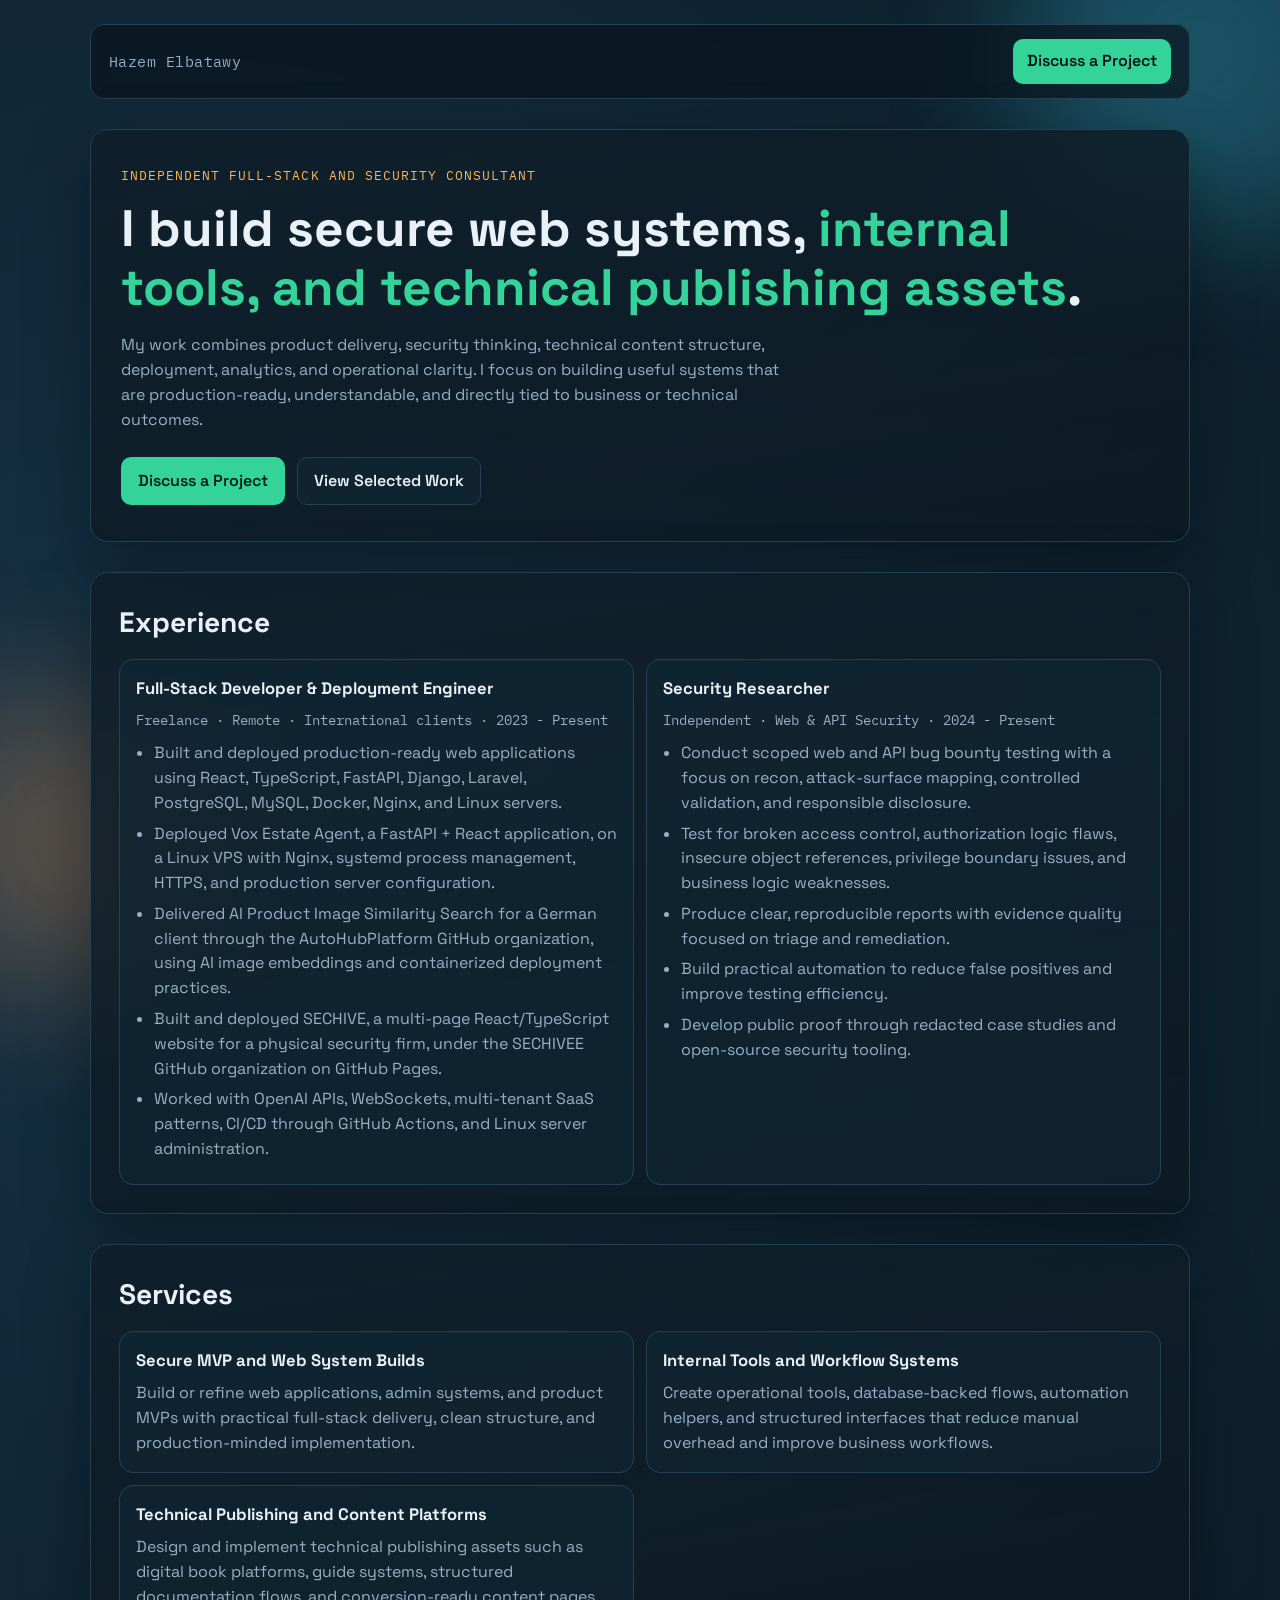
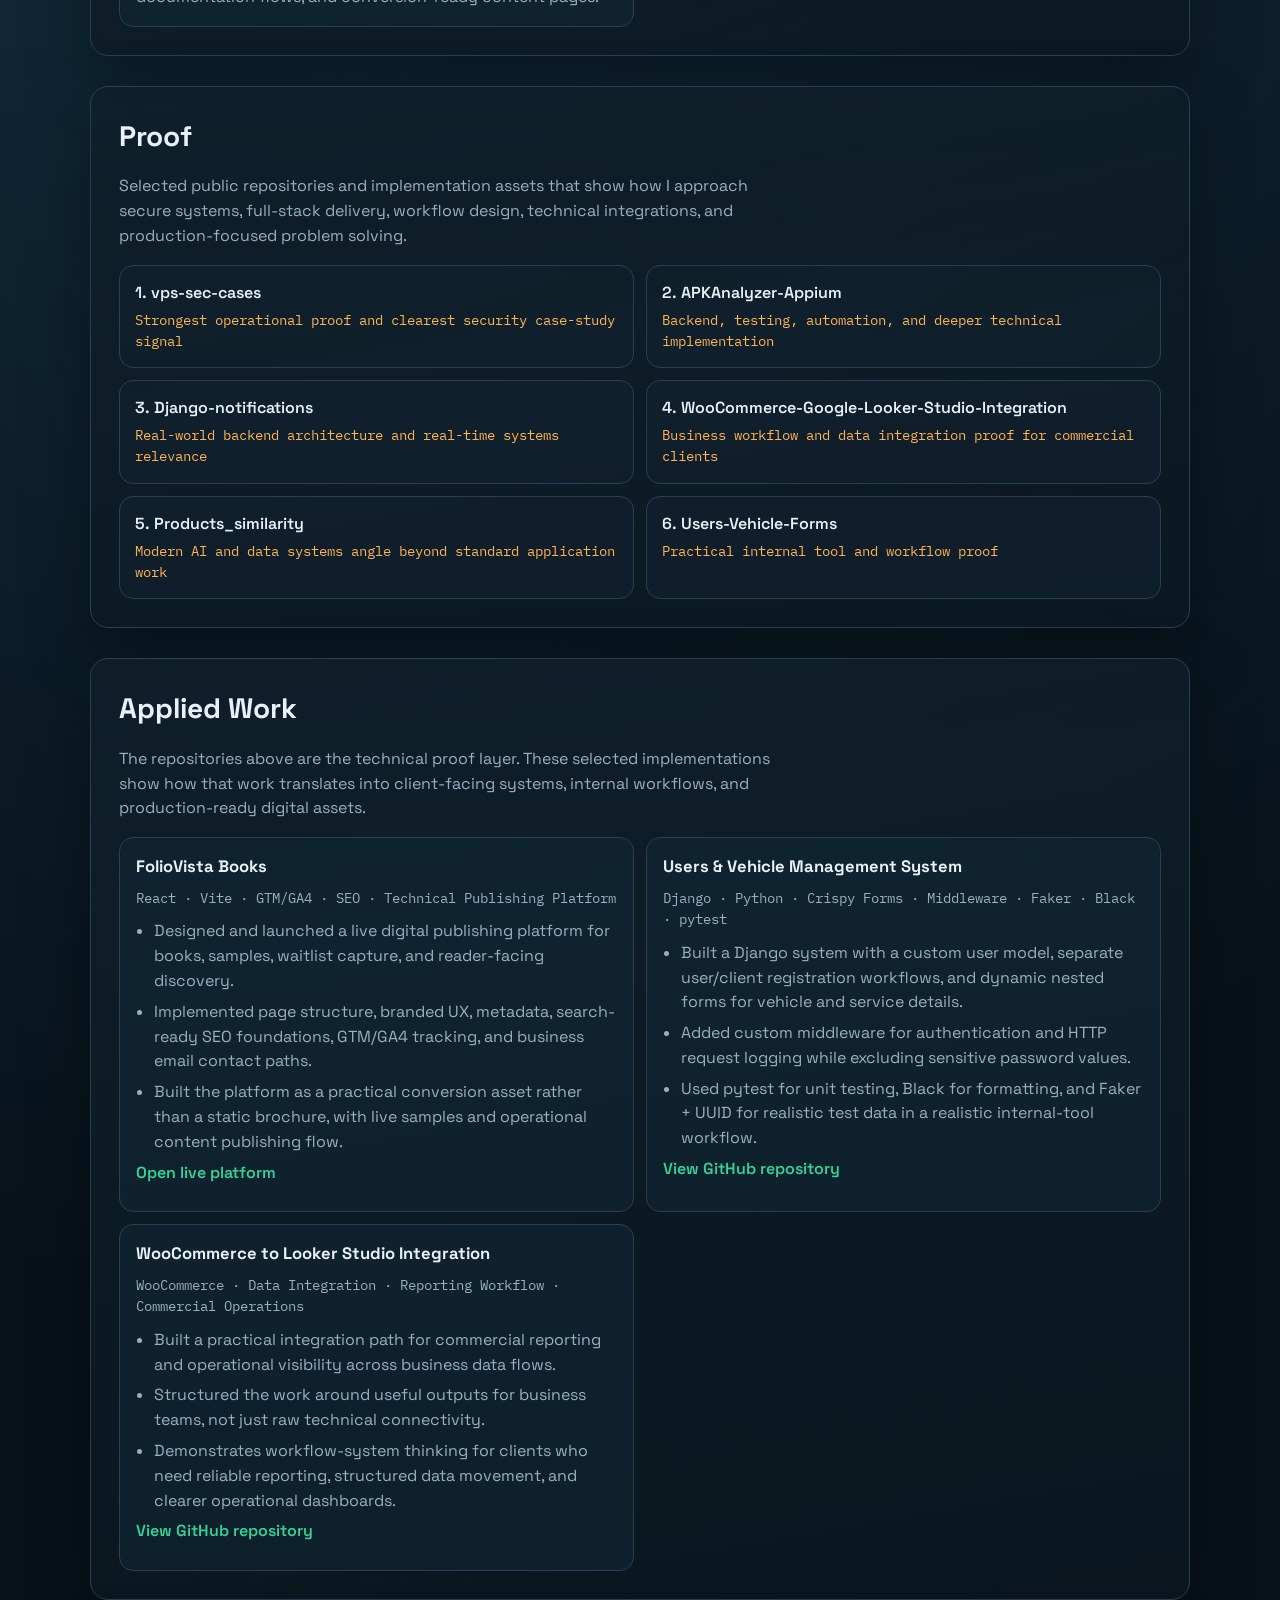
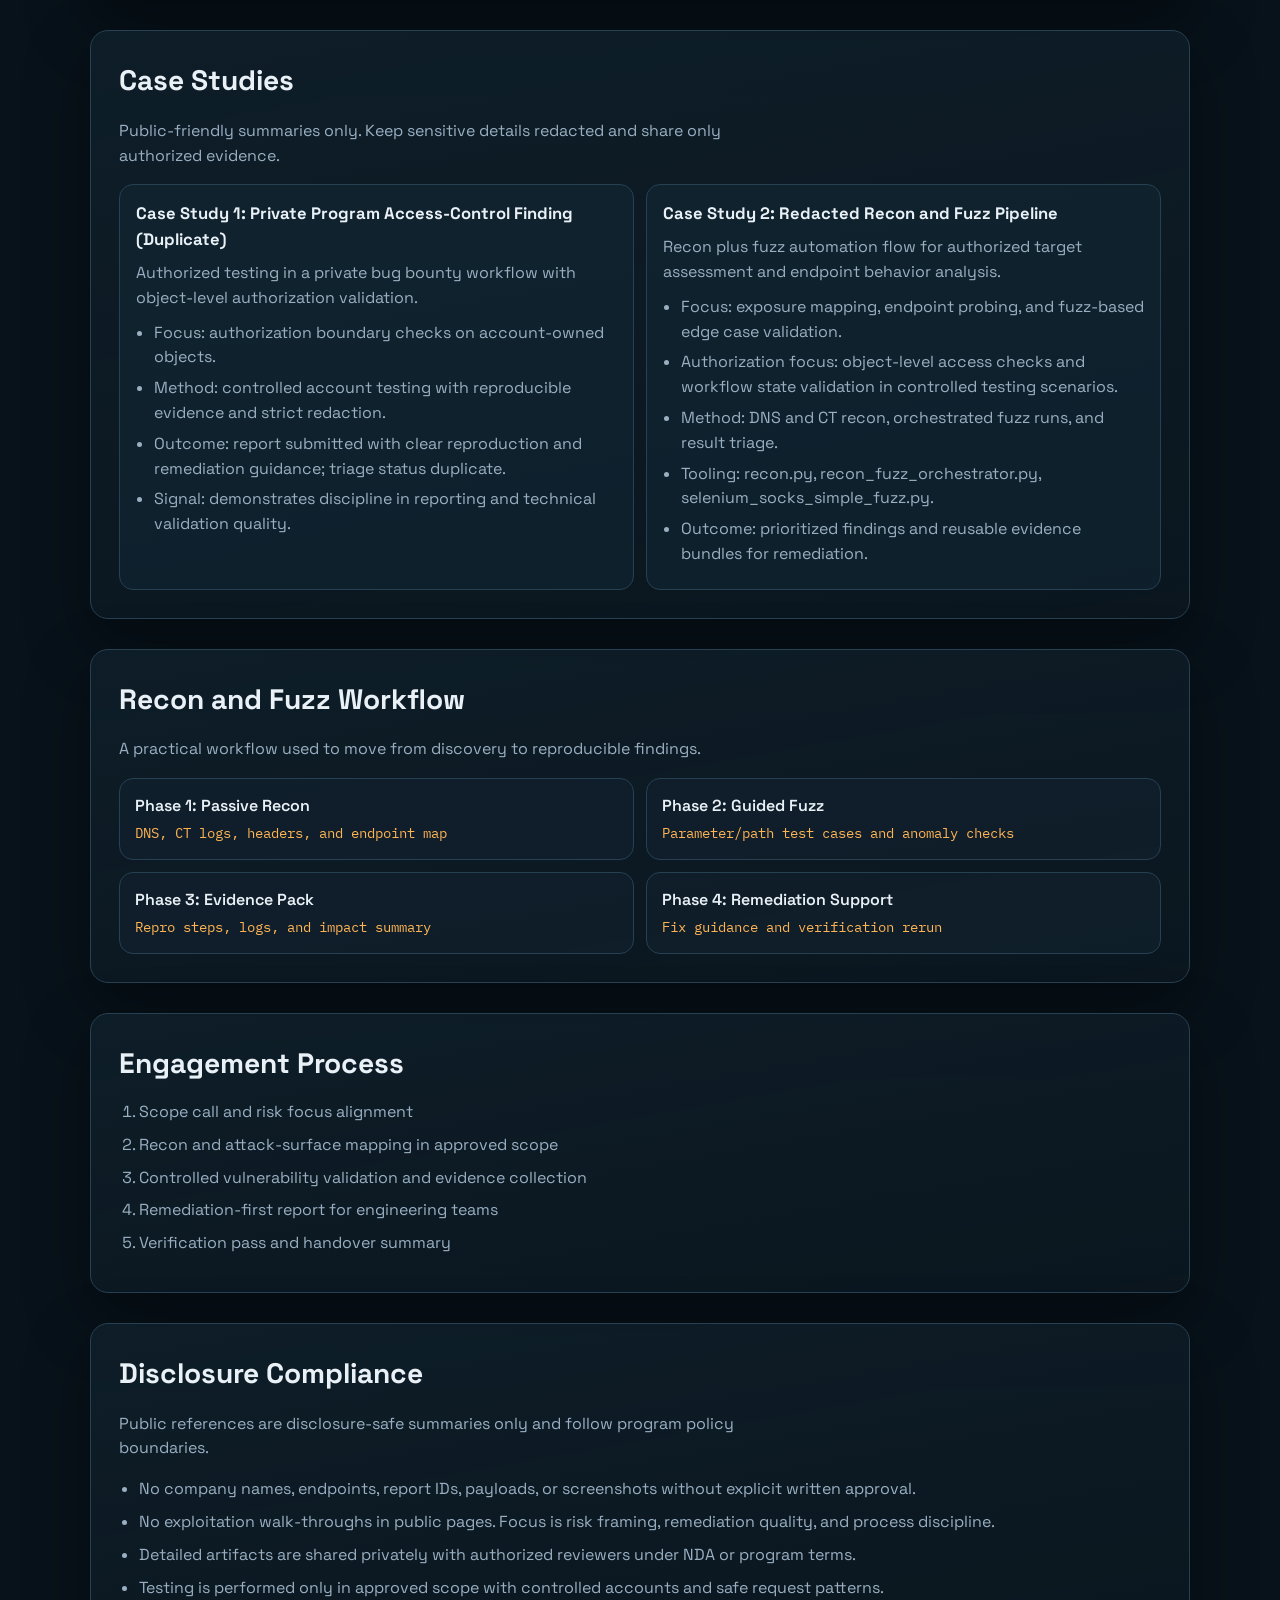
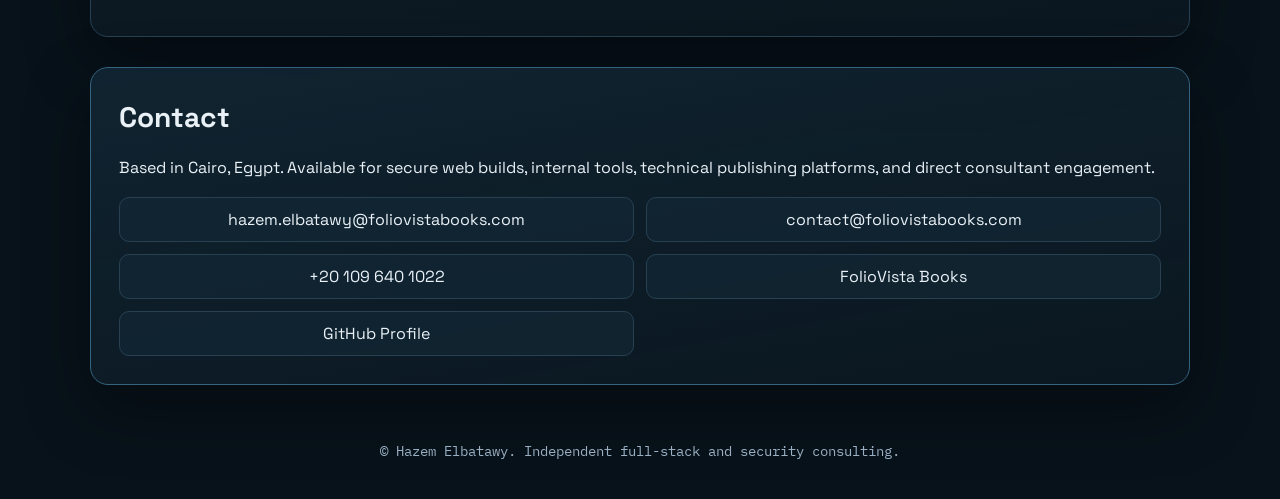
==== github_pages_boilerplate/index.html @ 1d1b1b41 "Enhanced portifolio for independent consultant and digital books generating contents" ====
<!doctype html>
<html lang="en">
  <head>
    <meta charset="UTF-8" />
    <meta name="viewport" content="width=device-width, initial-scale=1.0" />
    <title>Hazem Elbatawy | Independent Full-Stack and Security Consultant</title>
    <meta
      name="description"
      content="Independent full-stack and security consultant in Cairo, Egypt, building secure web systems, internal tools, technical publishing assets, and structured digital products."
    />
    <meta name="author" content="Hazem Elbatawy" />
    <meta name="robots" content="index,follow,max-image-preview:large" />
    <link rel="canonical" href="https://zoma00.github.io/hazem-elbatawy-portfolio/" />
    <meta property="og:type" content="website" />
    <meta property="og:title" content="Hazem Elbatawy | Independent Full-Stack and Security Consultant" />
    <meta
      property="og:description"
      content="Independent full-stack and security consultant building secure web systems, internal tools, technical publishing assets, and structured digital products."
    />
    <meta property="og:url" content="https://zoma00.github.io/hazem-elbatawy-portfolio/" />
    <meta property="og:image" content="https://zoma00.github.io/hazem-elbatawy-portfolio/social-preview.png" />
    <meta property="og:image:width" content="1200" />
    <meta property="og:image:height" content="630" />
    <meta property="og:image:alt" content="Hazem Elbatawy portfolio social preview" />
    <meta name="twitter:card" content="summary_large_image" />
    <meta name="twitter:title" content="Hazem Elbatawy | Independent Full-Stack and Security Consultant" />
    <meta
      name="twitter:description"
      content="Independent full-stack and security consultant building secure web systems, internal tools, technical publishing assets, and structured digital products."
    />
    <meta name="twitter:image" content="https://zoma00.github.io/hazem-elbatawy-portfolio/social-preview.png" />
    <meta name="twitter:image:alt" content="Hazem Elbatawy portfolio social preview" />
    <script type="application/ld+json">
      {
        "@context": "https://schema.org",
        "@type": "Person",
        "name": "Hazem Elbatawy",
        "url": "https://zoma00.github.io/hazem-elbatawy-portfolio/",
        "jobTitle": "Independent Full-Stack and Security Consultant",
        "sameAs": [
          "https://github.com/zoma00",
          "https://www.foliovistabooks.com/"
        ]
      }
    </script>
    <!-- Google Tag Manager -->
    <script>
      (function(w, d, s, l, i) {
        w[l] = w[l] || [];
        w[l].push({"gtm.start": new Date().getTime(), event: "gtm.js"});
        var f = d.getElementsByTagName(s)[0],
          j = d.createElement(s),
          dl = l != "dataLayer" ? "&l=" + l : "";
        j.async = true;
        j.src = "https://www.googletagmanager.com/gtm.js?id=" + i + dl;
        f.parentNode.insertBefore(j, f);
      })(window, document, "script", "dataLayer", "GTM-KFRKB62Q");
    </script>
    <!-- End Google Tag Manager -->
    <link rel="preconnect" href="https://fonts.googleapis.com" />
    <link rel="preconnect" href="https://fonts.gstatic.com" crossorigin />
    <link
      href="https://fonts.googleapis.com/css2?family=Space+Grotesk:wght@400;500;700&family=IBM+Plex+Mono:wght@400;500&display=swap"
      rel="stylesheet"
    />
    <link rel="icon" type="image/svg+xml" href="favicon.svg" />
    <link rel="stylesheet" href="styles.css" />
  </head>
  <body>
    <!-- Google Tag Manager (noscript) -->
    <noscript>
      <iframe
        src="https://www.googletagmanager.com/ns.html?id=GTM-KFRKB62Q"
        height="0"
        width="0"
        style="display: none; visibility: hidden"
      ></iframe>
    </noscript>
    <!-- End Google Tag Manager (noscript) -->
    <div class="bg-orb orb-a"></div>
    <div class="bg-orb orb-b"></div>

    <header class="topbar reveal" data-delay="0">
      <div class="brand">Hazem Elbatawy</div>
      <a class="top-cta" href="#contact">Discuss a Project</a>
    </header>

    <main>
      <section class="hero section reveal" data-delay="80">
        <p class="eyebrow">Independent Full-Stack and Security Consultant</p>
        <h1>
          I build secure web systems,
          <span>internal tools, and technical publishing assets</span>.
        </h1>
        <p class="lead">
          My work combines product delivery, security thinking, technical
          content structure, deployment, analytics, and operational clarity. I
          focus on building useful systems that are production-ready,
          understandable, and directly tied to business or technical outcomes.
        </p>
        <div class="hero-actions">
          <a class="btn btn-primary" href="#contact">Discuss a Project</a>
          <a class="btn btn-ghost" href="#proof">View Selected Work</a>
        </div>
      </section>

      <section id="experience" class="section reveal" data-delay="110">
        <h2>Experience</h2>
        <div class="cards">
          <article class="card case-card">
            <h3>Full-Stack Developer &amp; Deployment Engineer</h3>
            <p class="role-meta">Freelance &middot; Remote &middot; International clients &middot; 2023 - Present</p>
            <ul class="case-points">
              <li>
                Built and deployed production-ready web applications using
                React, TypeScript, FastAPI, Django, Laravel, PostgreSQL, MySQL,
                Docker, Nginx, and Linux servers.
              </li>
              <li>
                Deployed Vox Estate Agent, a FastAPI + React application, on a
                Linux VPS with Nginx, systemd process management, HTTPS, and
                production server configuration.
              </li>
              <li>
                Delivered AI Product Image Similarity Search for a German client
                through the AutoHubPlatform GitHub organization, using AI image
                embeddings and containerized deployment practices.
              </li>
              <li>
                Built and deployed SECHIVE, a multi-page React/TypeScript website
                for a physical security firm, under the SECHIVEE GitHub
                organization on GitHub Pages.
              </li>
              <li>
                Worked with OpenAI APIs, WebSockets, multi-tenant SaaS patterns,
                CI/CD through GitHub Actions, and Linux server administration.
              </li>
            </ul>
          </article>

          <article class="card case-card">
            <h3>Security Researcher</h3>
            <p class="role-meta">Independent &middot; Web &amp; API Security &middot; 2024 - Present</p>
            <ul class="case-points">
              <li>
                Conduct scoped web and API bug bounty testing with a focus on
                recon, attack-surface mapping, controlled validation, and
                responsible disclosure.
              </li>
              <li>
                Test for broken access control, authorization logic flaws,
                insecure object references, privilege boundary issues, and
                business logic weaknesses.
              </li>
              <li>
                Produce clear, reproducible reports with evidence quality focused
                on triage and remediation.
              </li>
              <li>
                Build practical automation to reduce false positives and improve
                testing efficiency.
              </li>
              <li>
                Develop public proof through redacted case studies and
                open-source security tooling.
              </li>
            </ul>
          </article>
        </div>
      </section>

      <section id="services" class="section reveal" data-delay="120">
        <h2>Services</h2>
        <div class="cards">
          <article class="card">
            <h3>Secure MVP and Web System Builds</h3>
            <p>
              Build or refine web applications, admin systems, and product MVPs
              with practical full-stack delivery, clean structure, and
              production-minded implementation.
            </p>
          </article>
          <article class="card">
            <h3>Internal Tools and Workflow Systems</h3>
            <p>
              Create operational tools, database-backed flows, automation
              helpers, and structured interfaces that reduce manual overhead and
              improve business workflows.
            </p>
          </article>
          <article class="card">
            <h3>Technical Publishing and Content Platforms</h3>
            <p>
              Design and implement technical publishing assets such as digital
              book platforms, guide systems, structured documentation flows, and
              conversion-ready content pages.
            </p>
          </article>
        </div>
      </section>

      <section id="proof" class="section reveal" data-delay="160">
        <h2>Proof</h2>
        <p class="section-intro">
          Selected public repositories and implementation assets that show how I
          approach secure systems, full-stack delivery, workflow design,
          technical integrations, and production-focused problem solving.
        </p>
        <div class="proof-grid">
          <a class="proof-item" href="https://github.com/zoma00/vps-sec-cases" target="_blank" rel="noreferrer" aria-label="vps-sec-cases repository link">
            <span class="proof-label">1. vps-sec-cases</span>
            <span class="proof-link">Strongest operational proof and clearest security case-study signal</span>
          </a>
          <a class="proof-item" href="https://github.com/zoma00/APKAnalyzer-Appium" target="_blank" rel="noreferrer" aria-label="APKAnalyzer-Appium repository link">
            <span class="proof-label">2. APKAnalyzer-Appium</span>
            <span class="proof-link">Backend, testing, automation, and deeper technical implementation</span>
          </a>
          <a class="proof-item" href="https://github.com/zoma00/Django-notifications" target="_blank" rel="noreferrer" aria-label="Django-notifications repository link">
            <span class="proof-label">3. Django-notifications</span>
            <span class="proof-link">Real-world backend architecture and real-time systems relevance</span>
          </a>
          <a class="proof-item" href="https://github.com/zoma00/WooCommerce-Google-Looker-Studio-Integration" target="_blank" rel="noreferrer" aria-label="WooCommerce Google Looker Studio Integration repository link">
            <span class="proof-label">4. WooCommerce-Google-Looker-Studio-Integration</span>
            <span class="proof-link">Business workflow and data integration proof for commercial clients</span>
          </a>
          <a class="proof-item" href="https://github.com/zoma00/Products_similarity" target="_blank" rel="noreferrer" aria-label="Products similarity repository link">
            <span class="proof-label">5. Products_similarity</span>
            <span class="proof-link">Modern AI and data systems angle beyond standard application work</span>
          </a>
          <a class="proof-item" href="https://github.com/zoma00/Users-Vehicle-Forms" target="_blank" rel="noreferrer" aria-label="Users Vehicle Forms repository link">
            <span class="proof-label">6. Users-Vehicle-Forms</span>
            <span class="proof-link">Practical internal tool and workflow proof</span>
          </a>
        </div>
      </section>

      <section id="projects" class="section reveal" data-delay="175">
        <h2>Applied Work</h2>
        <p class="section-intro">
          The repositories above are the technical proof layer. These selected
          implementations show how that work translates into client-facing
          systems, internal workflows, and production-ready digital assets.
        </p>
        <div class="cards">
          <article class="card case-card">
            <h3>FolioVista Books</h3>
            <p class="role-meta">React &middot; Vite &middot; GTM/GA4 &middot; SEO &middot; Technical Publishing Platform</p>
            <ul class="case-points">
              <li>
                Designed and launched a live digital publishing platform for
                books, samples, waitlist capture, and reader-facing discovery.
              </li>
              <li>
                Implemented page structure, branded UX, metadata, search-ready
                SEO foundations, GTM/GA4 tracking, and business email contact
                paths.
              </li>
              <li>
                Built the platform as a practical conversion asset rather than a
                static brochure, with live samples and operational content
                publishing flow.
              </li>
            </ul>
            <p class="project-link">
              <a href="https://www.foliovistabooks.com/" target="_blank" rel="noreferrer">Open live platform</a>
            </p>
          </article>

          <article class="card case-card">
            <h3>Users &amp; Vehicle Management System</h3>
            <p class="role-meta">Django &middot; Python &middot; Crispy Forms &middot; Middleware &middot; Faker &middot; Black &middot; pytest</p>
            <ul class="case-points">
              <li>
                Built a Django system with a custom user model, separate
                user/client registration workflows, and dynamic nested forms for
                vehicle and service details.
              </li>
              <li>
                Added custom middleware for authentication and HTTP request
                logging while excluding sensitive password values.
              </li>
              <li>
                Used pytest for unit testing, Black for formatting, and Faker +
                UUID for realistic test data in a realistic internal-tool
                workflow.
              </li>
            </ul>
            <p class="project-link">
              <a href="https://github.com/zoma00/Users-Vehicle-Forms" target="_blank" rel="noreferrer">View GitHub repository</a>
            </p>
          </article>

          <article class="card case-card">
            <h3>WooCommerce to Looker Studio Integration</h3>
            <p class="role-meta">WooCommerce &middot; Data Integration &middot; Reporting Workflow &middot; Commercial Operations</p>
            <ul class="case-points">
              <li>
                Built a practical integration path for commercial reporting and
                operational visibility across business data flows.
              </li>
              <li>
                Structured the work around useful outputs for business teams,
                not just raw technical connectivity.
              </li>
              <li>
                Demonstrates workflow-system thinking for clients who need
                reliable reporting, structured data movement, and clearer
                operational dashboards.
              </li>
            </ul>
            <p class="project-link">
              <a href="https://github.com/zoma00/WooCommerce-Google-Looker-Studio-Integration" target="_blank" rel="noreferrer">View GitHub repository</a>
            </p>
          </article>
        </div>
      </section>

      <section id="case-studies" class="section reveal" data-delay="190">
        <h2>Case Studies</h2>
        <p class="section-intro">
          Public-friendly summaries only. Keep sensitive details redacted and
          share only authorized evidence.
        </p>
        <div class="cards">
          <article class="card case-card">
            <h3>Case Study 1: Private Program Access-Control Finding (Duplicate)</h3>
            <p>
              Authorized testing in a private bug bounty workflow with
              object-level authorization validation.
            </p>
            <ul class="case-points">
              <li>Focus: authorization boundary checks on account-owned objects.</li>
              <li>
                Method: controlled account testing with reproducible evidence and
                strict redaction.
              </li>
              <li>
                Outcome: report submitted with clear reproduction and remediation
                guidance; triage status duplicate.
              </li>
              <li>
                Signal: demonstrates discipline in reporting and technical
                validation quality.
              </li>
            </ul>
          </article>

          <article class="card case-card">
            <h3>Case Study 2: Redacted Recon and Fuzz Pipeline</h3>
            <p>
              Recon plus fuzz automation flow for authorized target assessment
              and endpoint behavior analysis.
            </p>
            <ul class="case-points">
              <li>
                Focus: exposure mapping, endpoint probing, and fuzz-based edge
                case validation.
              </li>
              <li>
                Authorization focus: object-level access checks and workflow
                state validation in controlled testing scenarios.
              </li>
              <li>
                Method: DNS and CT recon, orchestrated fuzz runs, and result
                triage.
              </li>
              <li>
                Tooling: recon.py, recon_fuzz_orchestrator.py,
                selenium_socks_simple_fuzz.py.
              </li>
              <li>
                Outcome: prioritized findings and reusable evidence bundles for
                remediation.
              </li>
            </ul>
          </article>
        </div>
      </section>

      <section id="recon-fuzz" class="section reveal" data-delay="200">
        <h2>Recon and Fuzz Workflow</h2>
        <p class="section-intro">
          A practical workflow used to move from discovery to reproducible
          findings.
        </p>
        <div class="proof-grid">
          <div class="proof-item" aria-label="Passive recon phase">
            <span class="proof-label">Phase 1: Passive Recon</span>
            <span class="proof-link">DNS, CT logs, headers, and endpoint map</span>
          </div>
          <div class="proof-item" aria-label="Guided fuzz phase">
            <span class="proof-label">Phase 2: Guided Fuzz</span>
            <span class="proof-link">Parameter/path test cases and anomaly checks</span>
          </div>
          <div class="proof-item" aria-label="Evidence phase">
            <span class="proof-label">Phase 3: Evidence Pack</span>
            <span class="proof-link">Repro steps, logs, and impact summary</span>
          </div>
          <div class="proof-item" aria-label="Remediation phase">
            <span class="proof-label">Phase 4: Remediation Support</span>
            <span class="proof-link">Fix guidance and verification rerun</span>
          </div>
        </div>
      </section>

      <section class="section reveal" data-delay="220">
        <h2>Engagement Process</h2>
        <ol class="process">
          <li>Scope call and risk focus alignment</li>
          <li>Recon and attack-surface mapping in approved scope</li>
          <li>Controlled vulnerability validation and evidence collection</li>
          <li>Remediation-first report for engineering teams</li>
          <li>Verification pass and handover summary</li>
        </ol>
      </section>

      <section id="disclosure-compliance" class="section reveal" data-delay="235">
        <h2>Disclosure Compliance</h2>
        <p class="section-intro">
          Public references are disclosure-safe summaries only and follow program
          policy boundaries.
        </p>
        <ul class="process">
          <li>
            No company names, endpoints, report IDs, payloads, or screenshots
            without explicit written approval.
          </li>
          <li>
            No exploitation walk-throughs in public pages. Focus is risk framing,
            remediation quality, and process discipline.
          </li>
          <li>
            Detailed artifacts are shared privately with authorized reviewers
            under NDA or program terms.
          </li>
          <li>
            Testing is performed only in approved scope with controlled accounts
            and safe request patterns.
          </li>
        </ul>
      </section>

      <section id="contact" class="section contact reveal" data-delay="250">
        <h2>Contact</h2>
        <p>
          Based in Cairo, Egypt. Available for secure web builds, internal
          tools, technical publishing platforms, and direct consultant
          engagement.
        </p>
        <div class="contact-grid">
          <a href="mailto:hazem.elbatawy@foliovistabooks.com">hazem.elbatawy@foliovistabooks.com</a>
          <a href="mailto:contact@foliovistabooks.com">contact@foliovistabooks.com</a>
          <a href="tel:+201096401022">+20 109 640 1022</a>
          <a href="https://www.foliovistabooks.com/" target="_blank" rel="noreferrer"
            >FolioVista Books</a
          >
          <a href="https://github.com/zoma00" target="_blank" rel="noreferrer"
            >GitHub Profile</a
          >
        </div>
      </section>
    </main>

    <footer class="footer reveal" data-delay="290">
      <p>© <span id="year"></span> Hazem Elbatawy. Independent full-stack and security consulting.</p>
    </footer>

    <script src="script.js"></script>
  </body>
</html>
---- github_pages_boilerplate/styles.css ----
:root {
  --bg: #08121a;
  --panel: #0f1f2a;
  --panel-2: #132836;
  --text: #e9f1f7;
  --muted: #9ab0c2;
  --accent: #34d399;
  --accent-2: #ffb454;
  --line: #274153;
  --shadow: 0 24px 64px rgba(0, 0, 0, 0.35);
}

* {
  box-sizing: border-box;
}

html,
body {
  margin: 0;
  padding: 0;
}

body {
  font-family: "Space Grotesk", sans-serif;
  background: radial-gradient(circle at 15% 15%, #153347 0%, var(--bg) 45%),
    linear-gradient(160deg, #071018 0%, #0a1822 55%, #0d2230 100%);
  color: var(--text);
  min-height: 100vh;
  line-height: 1.55;
  overflow-x: hidden;
}

.bg-orb {
  position: fixed;
  z-index: -1;
  filter: blur(70px);
  opacity: 0.28;
}

.orb-a {
  width: 340px;
  height: 340px;
  background: #3dd5f3;
  top: -120px;
  right: -90px;
  animation: driftA 10s ease-in-out infinite alternate;
}

.orb-b {
  width: 280px;
  height: 280px;
  background: #ff9f5a;
  bottom: -80px;
  left: -70px;
  animation: driftB 12s ease-in-out infinite alternate;
}

@keyframes driftA {
  from {
    transform: translate(0, 0);
  }
  to {
    transform: translate(-30px, 20px);
  }
}

@keyframes driftB {
  from {
    transform: translate(0, 0);
  }
  to {
    transform: translate(20px, -30px);
  }
}

.topbar {
  width: min(1100px, 92vw);
  margin: 24px auto 0;
  padding: 14px 18px;
  border: 1px solid var(--line);
  border-radius: 14px;
  background: rgba(9, 20, 29, 0.7);
  backdrop-filter: blur(8px);
  display: flex;
  justify-content: space-between;
  align-items: center;
}

.brand {
  font-family: "IBM Plex Mono", monospace;
  letter-spacing: 0.03em;
  font-size: 0.95rem;
  color: var(--muted);
}

.top-cta {
  color: var(--bg);
  background: var(--accent);
  text-decoration: none;
  font-weight: 600;
  padding: 10px 14px;
  border-radius: 10px;
  transition: transform 180ms ease;
}

.top-cta:hover {
  transform: translateY(-1px);
}

main {
  width: min(1100px, 92vw);
  margin: 26px auto 56px;
}

.section {
  margin: 30px 0;
  padding: 28px;
  border-radius: 18px;
  background: linear-gradient(170deg, rgba(15, 31, 42, 0.9), rgba(12, 24, 33, 0.75));
  border: 1px solid var(--line);
  box-shadow: var(--shadow);
}

.hero {
  padding: 36px 30px;
}

.eyebrow {
  font-family: "IBM Plex Mono", monospace;
  color: var(--accent-2);
  text-transform: uppercase;
  font-size: 0.8rem;
  letter-spacing: 0.08em;
  margin: 0 0 14px;
}

h1,
h2,
h3 {
  margin: 0;
}

h1 {
  font-size: clamp(1.9rem, 4vw, 3.2rem);
  line-height: 1.15;
}

h1 span {
  color: var(--accent);
}

h2 {
  font-size: clamp(1.4rem, 2.2vw, 2rem);
  margin-bottom: 14px;
}

.lead,
.section-intro {
  color: var(--muted);
  max-width: 68ch;
}

.hero-actions {
  display: flex;
  gap: 12px;
  margin-top: 24px;
  flex-wrap: wrap;
}

.btn {
  text-decoration: none;
  padding: 11px 16px;
  border-radius: 10px;
  border: 1px solid transparent;
  font-weight: 600;
  transition: transform 180ms ease;
}

.btn:hover {
  transform: translateY(-1px);
}

.btn-primary {
  background: var(--accent);
  color: #032115;
}

.btn-ghost {
  border-color: var(--line);
  color: var(--text);
  background: rgba(19, 40, 54, 0.55);
}

.cards {
  display: grid;
  grid-template-columns: repeat(2, minmax(0, 1fr));
  gap: 12px;
}

.card {
  border: 1px solid var(--line);
  background: rgba(18, 39, 52, 0.6);
  border-radius: 14px;
  padding: 16px;
}

.card h3 {
  font-size: 1.04rem;
  margin-bottom: 8px;
}

.card p {
  margin: 0;
  color: var(--muted);
}

.role-meta {
  color: var(--accent-2);
  font-family: "IBM Plex Mono", monospace;
  font-size: 0.86rem;
  margin-bottom: 10px;
}

.case-card p {
  margin-bottom: 10px;
}

.case-points {
  margin: 0;
  padding-left: 18px;
  color: var(--muted);
}

.case-points li {
  margin: 6px 0;
}

.proof-grid {
  display: grid;
  grid-template-columns: repeat(2, minmax(0, 1fr));
  gap: 12px;
}

.proof-item {
  text-decoration: none;
  border: 1px solid var(--line);
  border-radius: 14px;
  padding: 15px;
  background: rgba(16, 33, 45, 0.75);
  display: flex;
  flex-direction: column;
  gap: 4px;
}

div.proof-item {
  cursor: default;
}

.proof-label {
  color: var(--text);
  font-weight: 600;
}

.proof-link {
  color: var(--accent-2);
  font-family: "IBM Plex Mono", monospace;
  font-size: 0.86rem;
}

.process {
  margin: 0;
  padding-left: 20px;
  color: var(--muted);
}

.process li {
  margin: 8px 0;
}

.project-link {
  margin-top: 12px;
}

.project-link a {
  color: var(--accent);
  font-weight: 600;
  text-decoration: none;
}

.project-link a:hover {
  text-decoration: underline;
}

.contact {
  border-color: #35637f;
  background: linear-gradient(170deg, rgba(17, 37, 50, 0.95), rgba(11, 24, 33, 0.8));
}

.contact-grid {
  display: grid;
  grid-template-columns: repeat(2, minmax(0, 1fr));
  gap: 12px;
  margin-top: 14px;
}

.contact-grid a {
  color: var(--text);
  text-decoration: none;
  border: 1px solid var(--line);
  background: rgba(19, 40, 54, 0.65);
  padding: 10px 12px;
  border-radius: 10px;
  text-align: center;
  line-height: 1.45;
  overflow-wrap: anywhere;
  word-break: break-word;
}

.footer {
  width: min(1100px, 92vw);
  margin: 0 auto 36px;
  color: var(--muted);
  text-align: center;
  font-family: "IBM Plex Mono", monospace;
  font-size: 0.86rem;
}

.reveal {
  opacity: 0;
  transform: translateY(8px);
  animation: rise 520ms ease forwards;
  animation-delay: var(--delay, 0ms);
}

@keyframes rise {
  to {
    opacity: 1;
    transform: translateY(0);
  }
}

@media (max-width: 860px) {
  .cards,
  .proof-grid,
  .contact-grid {
    grid-template-columns: 1fr;
  }

  .section,
  .hero {
    padding: 22px;
  }

  .topbar {
    padding: 12px;
  }

  .top-cta {
    padding: 9px 12px;
  }
}
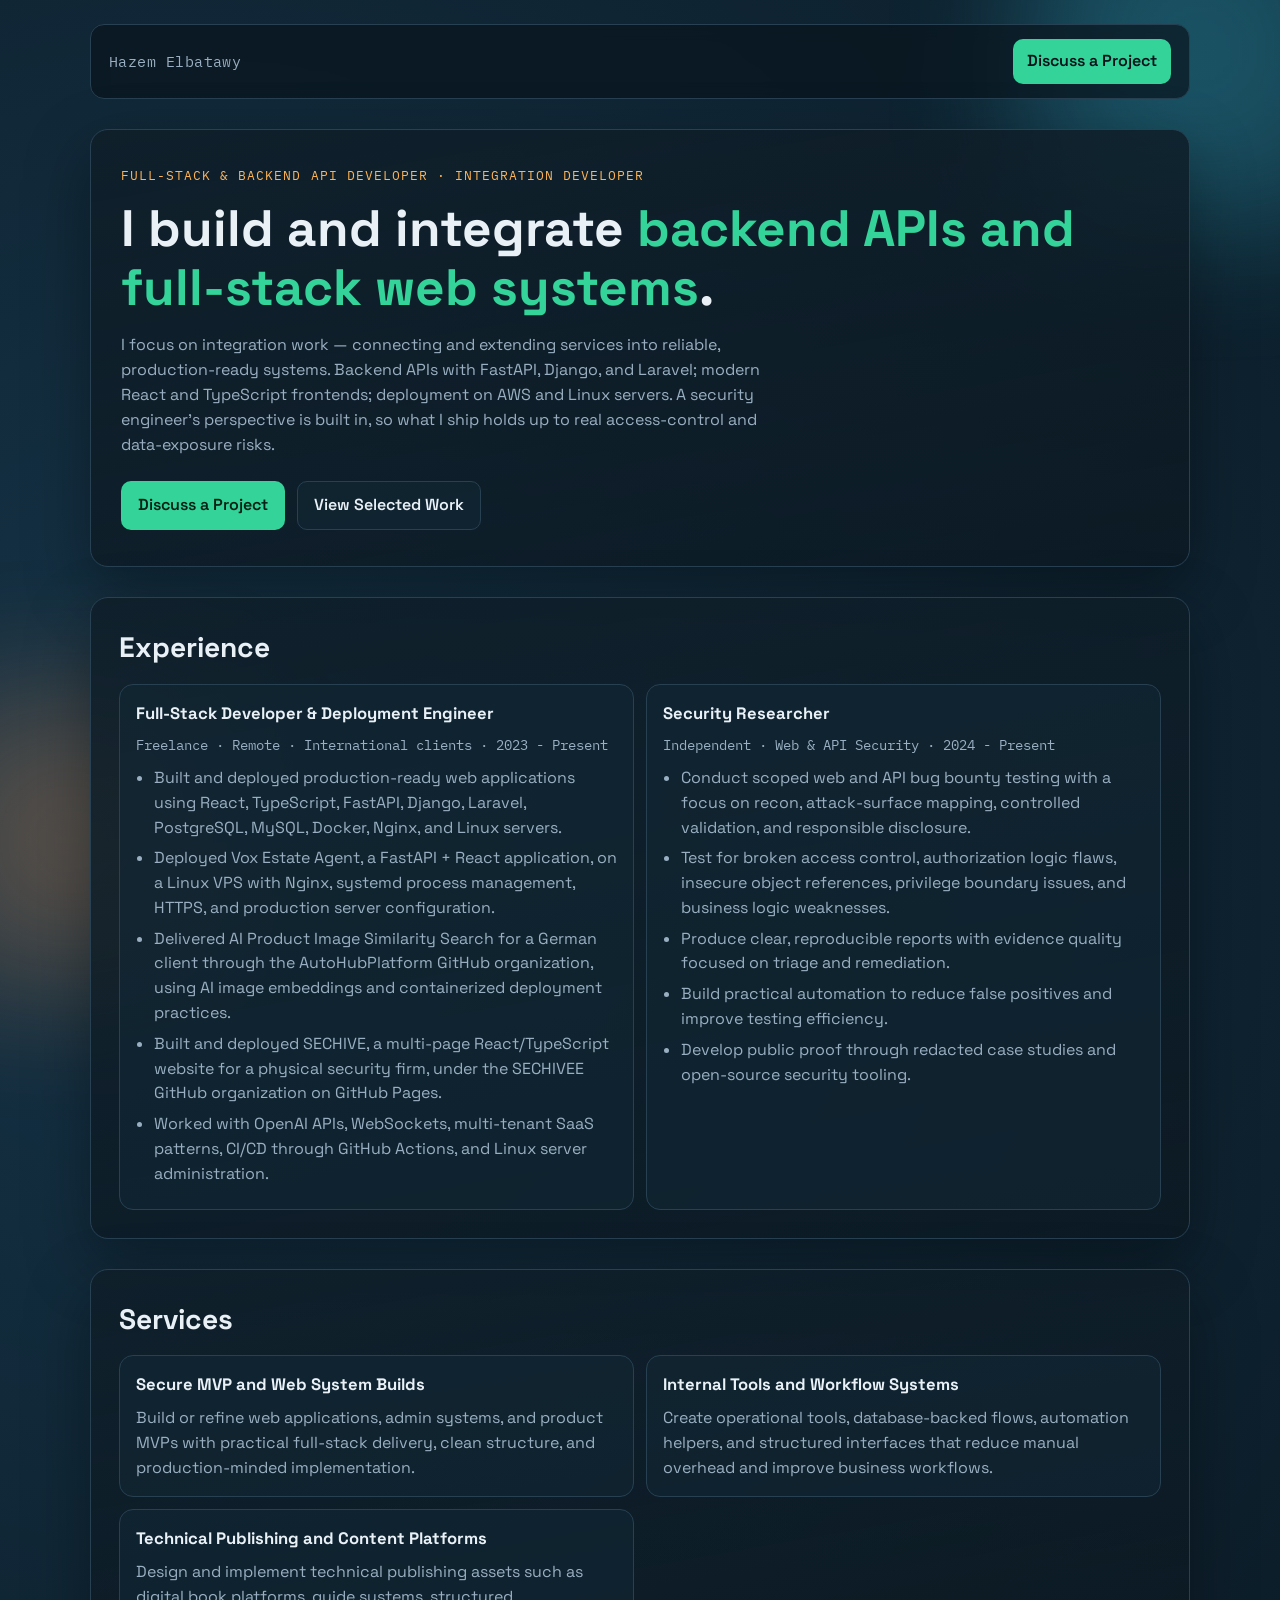
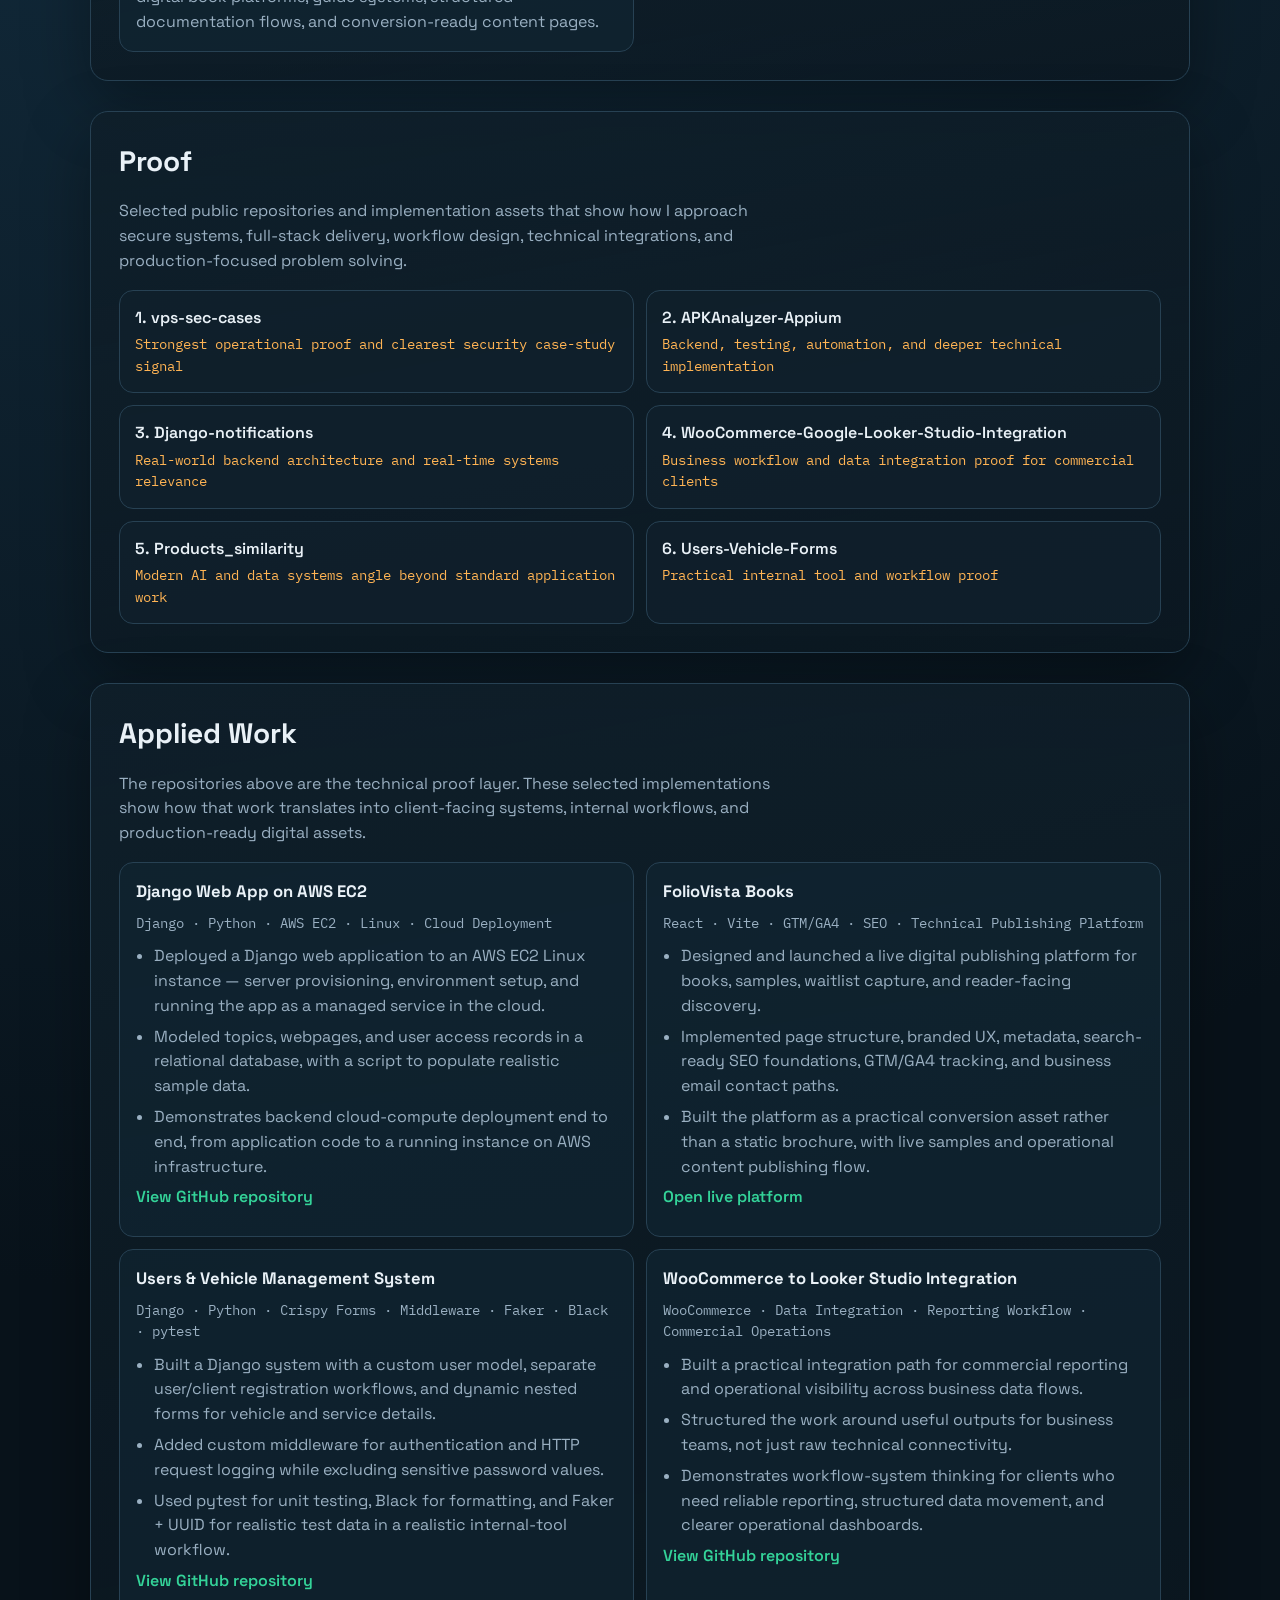
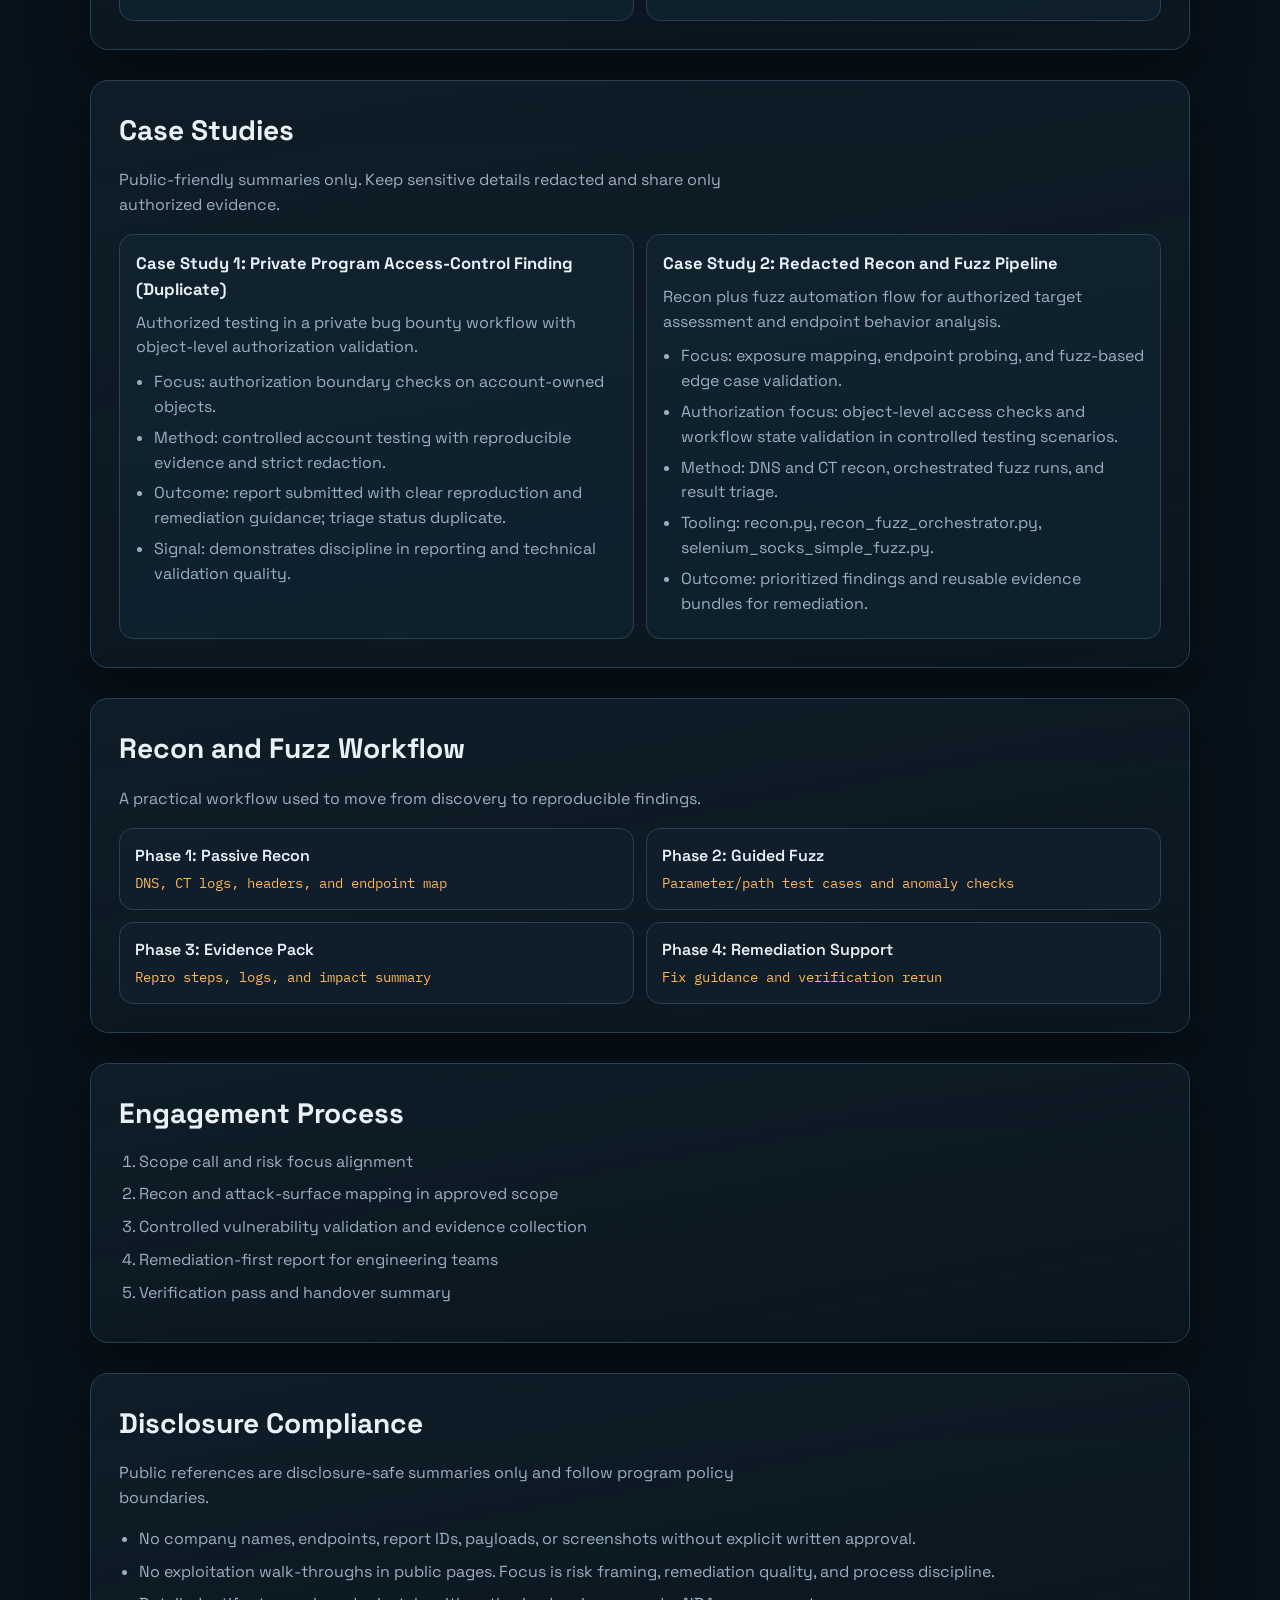
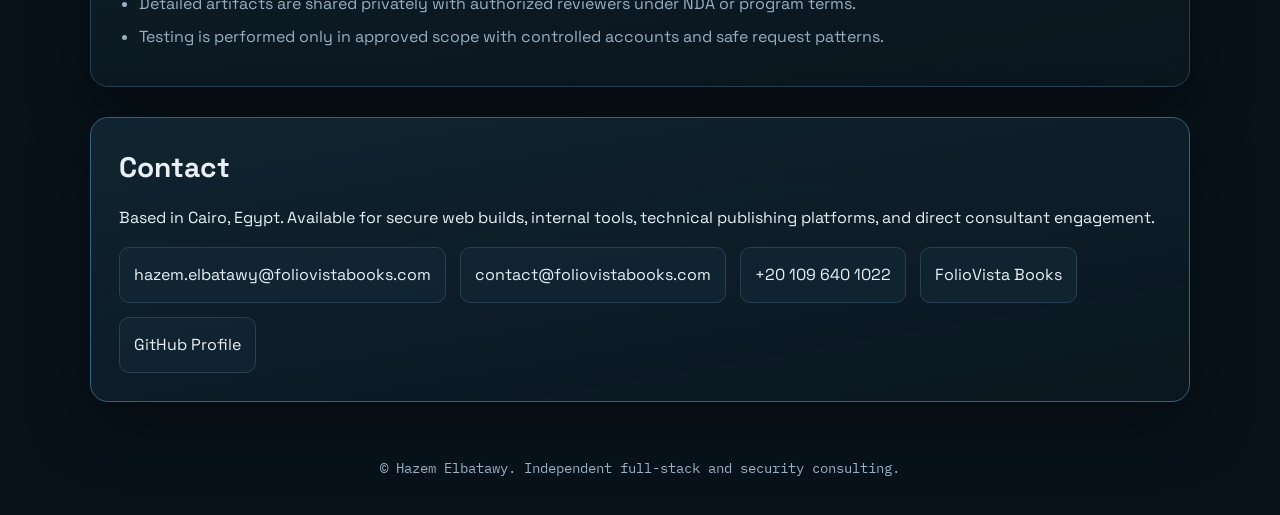
==== commit faca0c01: "Reposition portfolio and add AWS EC2 cloud deployment project Update hero, meta/SEO, and structured " ====
--- a/github_pages_boilerplate/index.html
+++ b/github_pages_boilerplate/index.html
@@ -3,19 +3,19 @@
   <head>
     <meta charset="UTF-8" />
     <meta name="viewport" content="width=device-width, initial-scale=1.0" />
-    <title>Hazem Elbatawy | Independent Full-Stack and Security Consultant</title>
+    <title>Hazem Elbatawy | Full-Stack &amp; Backend API Developer</title>
     <meta
       name="description"
-      content="Independent full-stack and security consultant in Cairo, Egypt, building secure web systems, internal tools, technical publishing assets, and structured digital products."
+      content="Full-stack and backend API developer in Cairo, Egypt, specializing in integration work — connecting and extending services into reliable, production-ready systems, with built-in application security. Founder of FolioVista Books."
     />
     <meta name="author" content="Hazem Elbatawy" />
     <meta name="robots" content="index,follow,max-image-preview:large" />
     <link rel="canonical" href="https://zoma00.github.io/hazem-elbatawy-portfolio/" />
     <meta property="og:type" content="website" />
-    <meta property="og:title" content="Hazem Elbatawy | Independent Full-Stack and Security Consultant" />
+    <meta property="og:title" content="Hazem Elbatawy | Full-Stack &amp; Backend API Developer" />
     <meta
       property="og:description"
-      content="Independent full-stack and security consultant building secure web systems, internal tools, technical publishing assets, and structured digital products."
+      content="Full-stack and backend API developer specializing in integration work — connecting and extending services into reliable, production-ready systems, with built-in application security. Founder of FolioVista Books."
     />
     <meta property="og:url" content="https://zoma00.github.io/hazem-elbatawy-portfolio/" />
     <meta property="og:image" content="https://zoma00.github.io/hazem-elbatawy-portfolio/social-preview.png" />
@@ -23,10 +23,10 @@
     <meta property="og:image:height" content="630" />
     <meta property="og:image:alt" content="Hazem Elbatawy portfolio social preview" />
     <meta name="twitter:card" content="summary_large_image" />
-    <meta name="twitter:title" content="Hazem Elbatawy | Independent Full-Stack and Security Consultant" />
+    <meta name="twitter:title" content="Hazem Elbatawy | Full-Stack &amp; Backend API Developer" />
     <meta
       name="twitter:description"
-      content="Independent full-stack and security consultant building secure web systems, internal tools, technical publishing assets, and structured digital products."
+      content="Full-stack and backend API developer specializing in integration work — connecting and extending services into reliable, production-ready systems, with built-in application security. Founder of FolioVista Books."
     />
     <meta name="twitter:image" content="https://zoma00.github.io/hazem-elbatawy-portfolio/social-preview.png" />
     <meta name="twitter:image:alt" content="Hazem Elbatawy portfolio social preview" />
@@ -36,7 +36,7 @@
         "@type": "Person",
         "name": "Hazem Elbatawy",
         "url": "https://zoma00.github.io/hazem-elbatawy-portfolio/",
-        "jobTitle": "Independent Full-Stack and Security Consultant",
+        "jobTitle": "Full-Stack & Backend API Developer",
         "sameAs": [
           "https://github.com/zoma00",
           "https://www.foliovistabooks.com/"
@@ -87,16 +87,17 @@
 
     <main>
       <section class="hero section reveal" data-delay="80">
-        <p class="eyebrow">Independent Full-Stack and Security Consultant</p>
+        <p class="eyebrow">Full-Stack &amp; Backend API Developer &middot; Integration Developer</p>
         <h1>
-          I build secure web systems,
-          <span>internal tools, and technical publishing assets</span>.
+          I build and integrate
+          <span>backend APIs and full-stack web systems</span>.
         </h1>
         <p class="lead">
-          My work combines product delivery, security thinking, technical
-          content structure, deployment, analytics, and operational clarity. I
-          focus on building useful systems that are production-ready,
-          understandable, and directly tied to business or technical outcomes.
+          I focus on integration work — connecting and extending services into
+          reliable, production-ready systems. Backend APIs with FastAPI, Django,
+          and Laravel; modern React and TypeScript frontends; deployment on AWS
+          and Linux servers. A security engineer's perspective is built in, so
+          what I ship holds up to real access-control and data-exposure risks.
         </p>
         <div class="hero-actions">
           <a class="btn btn-primary" href="#contact">Discuss a Project</a>
@@ -223,11 +224,11 @@
             <span class="proof-label">4. WooCommerce-Google-Looker-Studio-Integration</span>
             <span class="proof-link">Business workflow and data integration proof for commercial clients</span>
           </a>
-          <a class="proof-item" href="https://github.com/zoma00/Products_similarity" target="_blank" rel="noreferrer" aria-label="Products similarity repository link">
+          <a class="proof-item" href="https://github.com/AutoHubPlatform/Products_similarity" target="_blank" rel="noreferrer" aria-label="Products similarity repository link">
             <span class="proof-label">5. Products_similarity</span>
             <span class="proof-link">Modern AI and data systems angle beyond standard application work</span>
           </a>
-          <a class="proof-item" href="https://github.com/zoma00/Users-Vehicle-Forms" target="_blank" rel="noreferrer" aria-label="Users Vehicle Forms repository link">
+          <a class="proof-item" href="https://github.com/zoma00/django-users-vehicle-forms-api" target="_blank" rel="noreferrer" aria-label="Users Vehicle Forms repository link">
             <span class="proof-label">6. Users-Vehicle-Forms</span>
             <span class="proof-link">Practical internal tool and workflow proof</span>
           </a>
@@ -243,6 +244,29 @@
         </p>
         <div class="cards">
           <article class="card case-card">
+            <h3>Django Web App on AWS EC2</h3>
+            <p class="role-meta">Django &middot; Python &middot; AWS EC2 &middot; Linux &middot; Cloud Deployment</p>
+            <ul class="case-points">
+              <li>
+                Deployed a Django web application to an AWS EC2 Linux instance —
+                server provisioning, environment setup, and running the app as a
+                managed service in the cloud.
+              </li>
+              <li>
+                Modeled topics, webpages, and user access records in a relational
+                database, with a script to populate realistic sample data.
+              </li>
+              <li>
+                Demonstrates backend cloud-compute deployment end to end, from
+                application code to a running instance on AWS infrastructure.
+              </li>
+            </ul>
+            <p class="project-link">
+              <a href="https://github.com/zoma00/Django-WebPage-Acess-Record-Deployment-on-AWS-EC2" target="_blank" rel="noreferrer">View GitHub repository</a>
+            </p>
+          </article>
+
+          <article class="card case-card">
             <h3>FolioVista Books</h3>
             <p class="role-meta">React &middot; Vite &middot; GTM/GA4 &middot; SEO &middot; Technical Publishing Platform</p>
             <ul class="case-points">
@@ -286,7 +310,7 @@
               </li>
             </ul>
             <p class="project-link">
-              <a href="https://github.com/zoma00/Users-Vehicle-Forms" target="_blank" rel="noreferrer">View GitHub repository</a>
+              <a href="https://github.com/zoma00/django-users-vehicle-forms-api" target="_blank" rel="noreferrer">View GitHub repository</a>
             </p>
           </article>
 
--- a/github_pages_boilerplate/styles.css
+++ b/github_pages_boilerplate/styles.css
@@ -297,20 +297,26 @@
 }
 
 .contact-grid {
-  display: grid;
-  grid-template-columns: repeat(2, minmax(0, 1fr));
-  gap: 12px;
+  display: flex;
+  flex-wrap: wrap;
+  gap: 14px;
   margin-top: 14px;
 }
 
 .contact-grid a {
+  display: flex;
+  align-items: center;
+  flex: 0 1 auto;
+  max-width: 100%;
   color: var(--text);
   text-decoration: none;
   border: 1px solid var(--line);
   background: rgba(19, 40, 54, 0.65);
-  padding: 10px 12px;
+  min-height: 56px;
+  padding: 12px 14px;
   border-radius: 10px;
-  text-align: center;
+  text-align: left;
+  white-space: nowrap;
   line-height: 1.45;
   overflow-wrap: anywhere;
   word-break: break-word;
@@ -341,9 +347,16 @@
 
 @media (max-width: 860px) {
   .cards,
-  .proof-grid,
+  .proof-grid {
+    grid-template-columns: 1fr;
+  }
+
   .contact-grid {
-    grid-template-columns: 1fr;
+    flex-direction: column;
+  }
+
+  .contact-grid a {
+    white-space: normal;
   }
 
   .section,
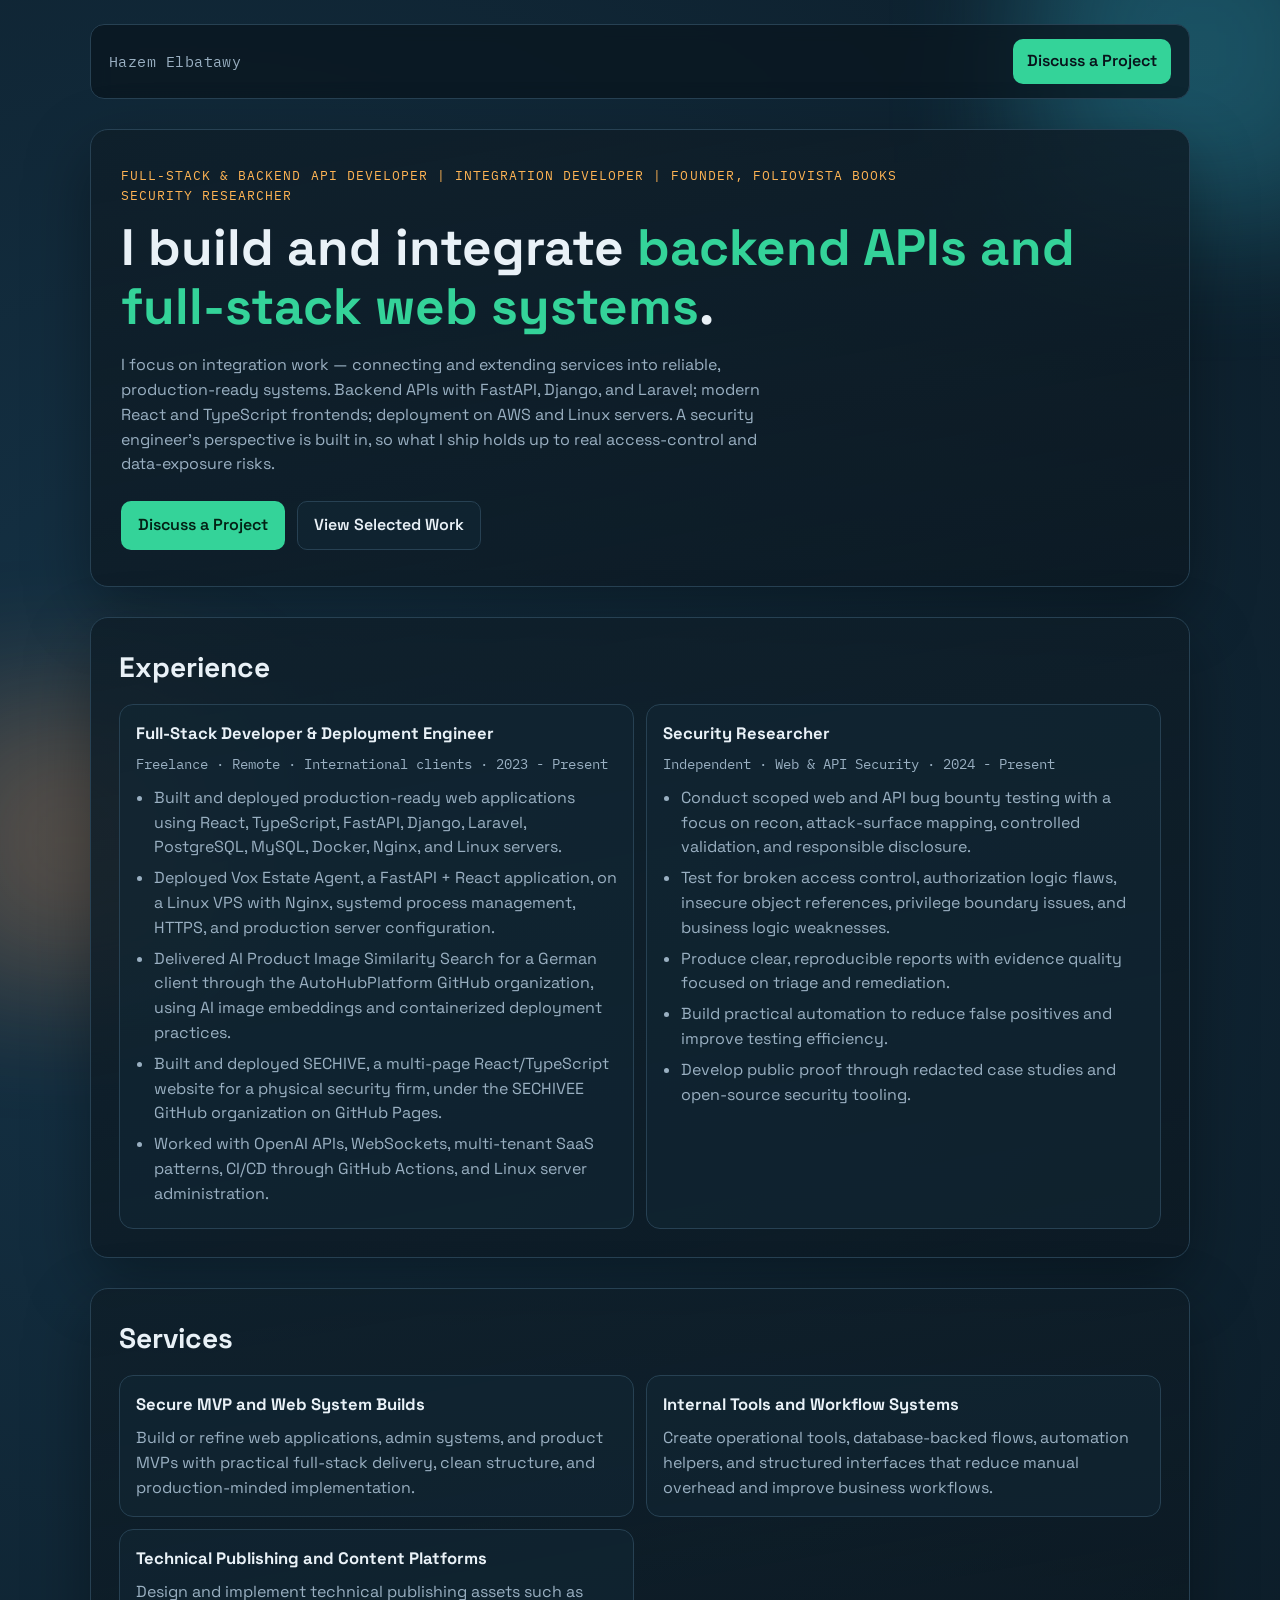
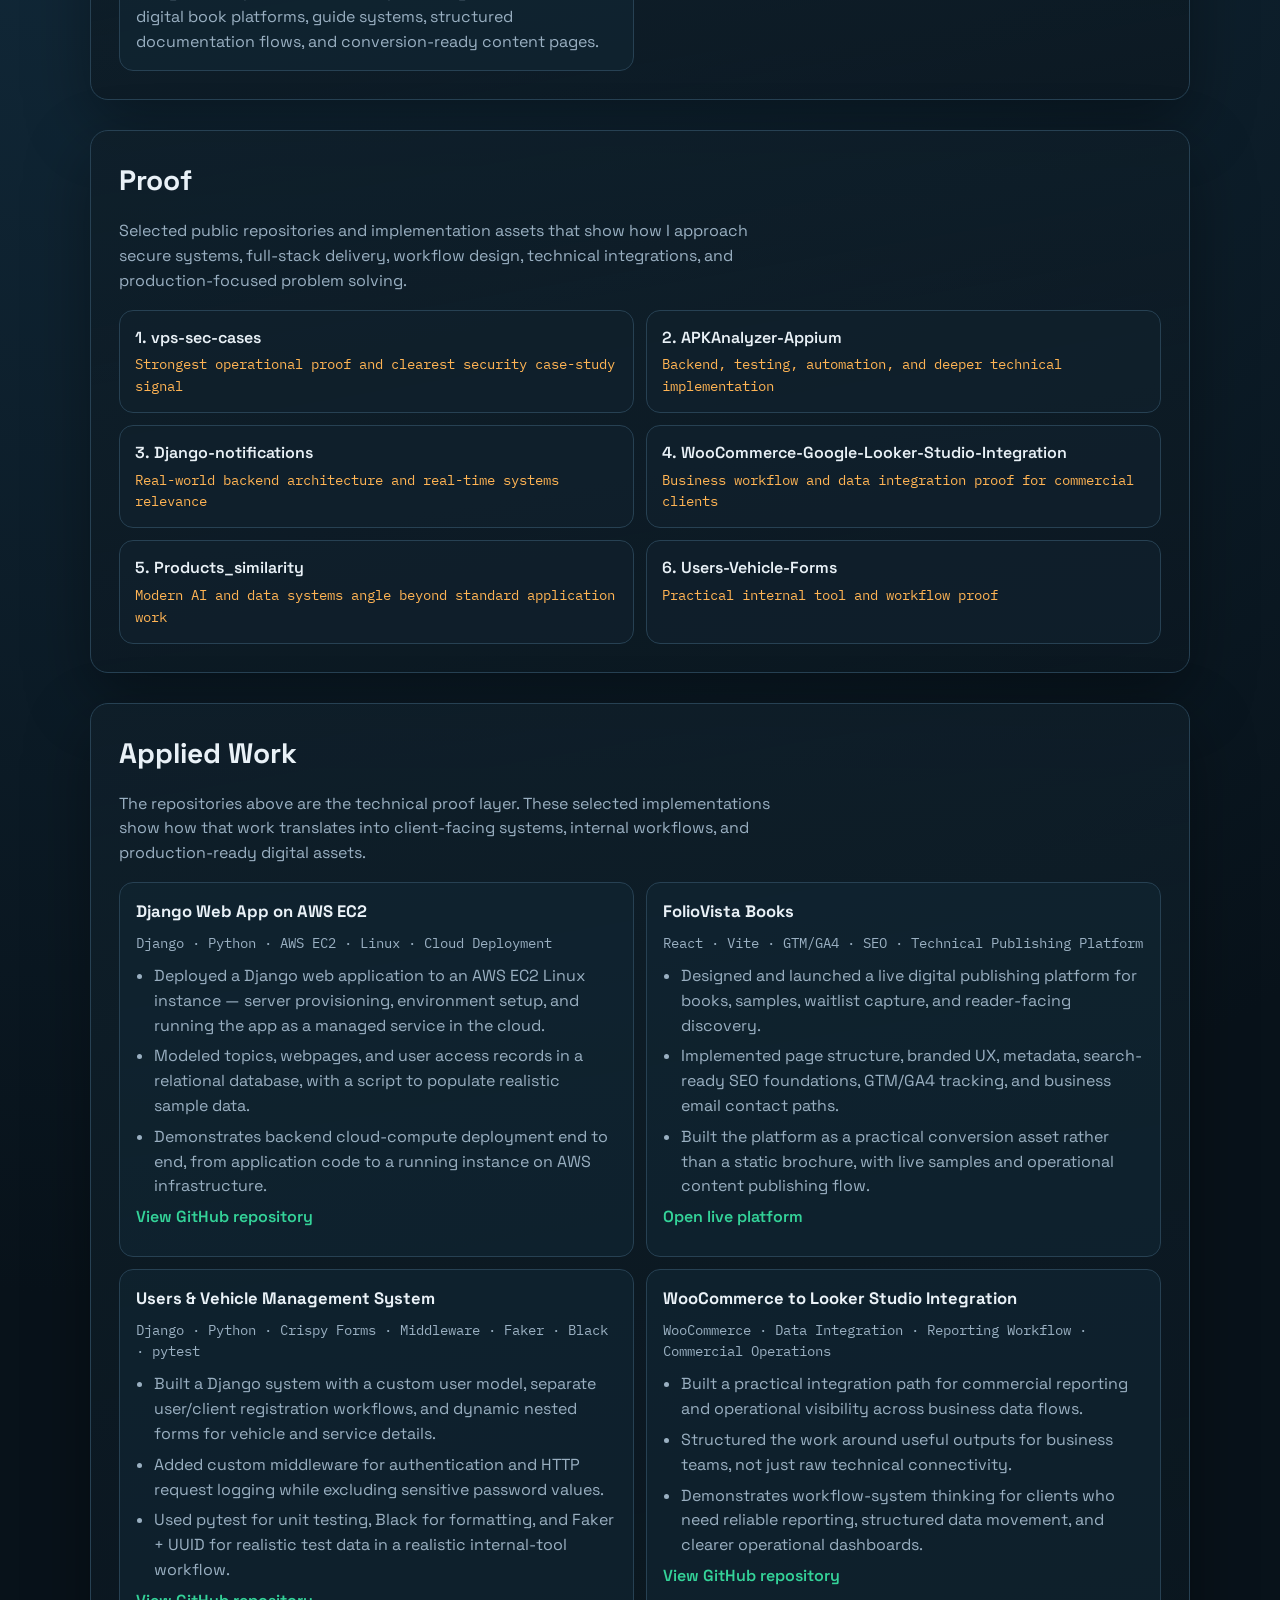
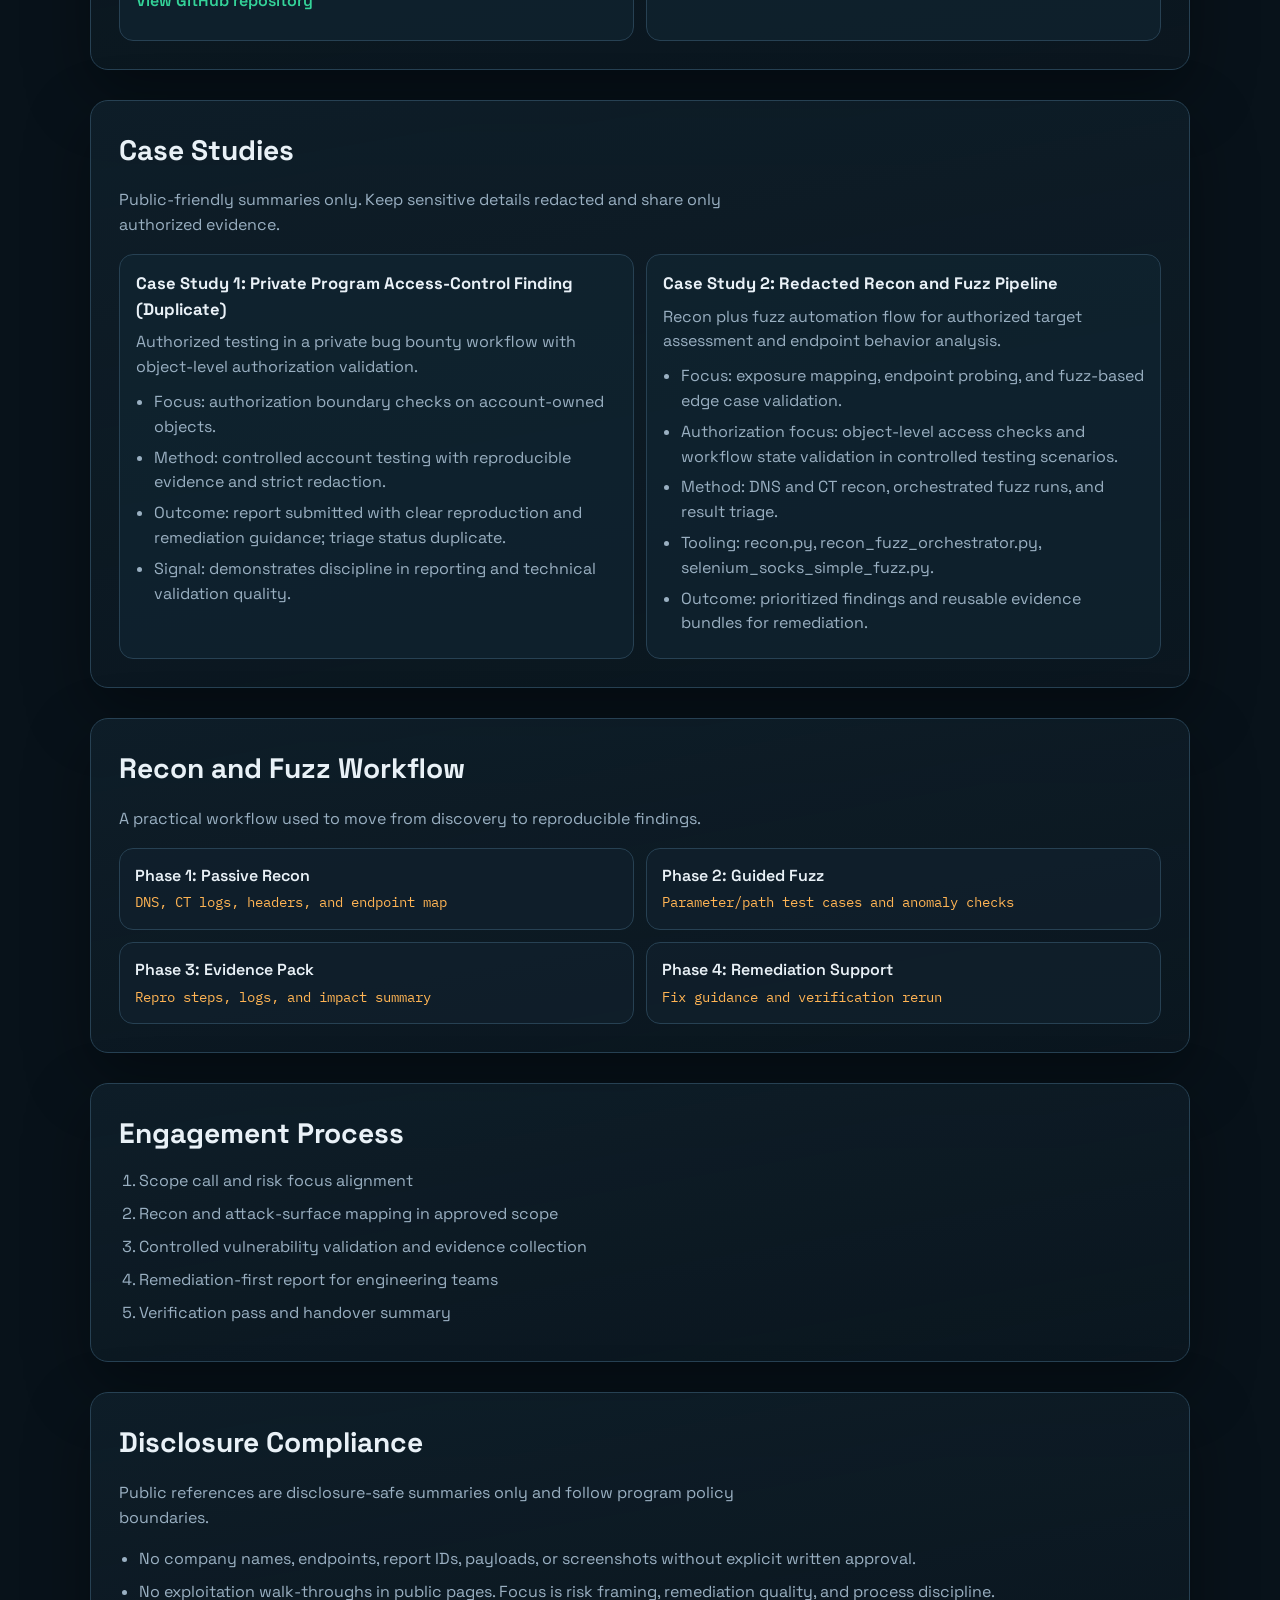
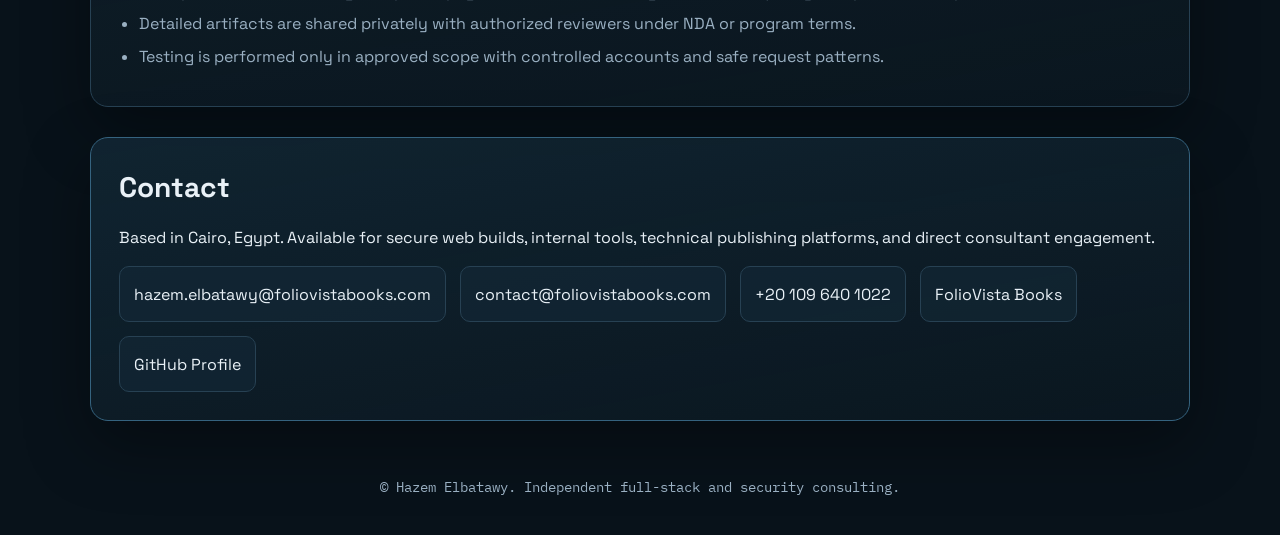
==== commit 2d843403: "Update portfolio professional title" ====
--- a/github_pages_boilerplate/index.html
+++ b/github_pages_boilerplate/index.html
@@ -3,7 +3,7 @@
   <head>
     <meta charset="UTF-8" />
     <meta name="viewport" content="width=device-width, initial-scale=1.0" />
-    <title>Hazem Elbatawy | Full-Stack &amp; Backend API Developer</title>
+    <title>Hazem Elbatawy | Full-Stack &amp; Backend API Developer | Integration Developer | Founder, FolioVista Books | Security Researcher</title>
     <meta
       name="description"
       content="Full-stack and backend API developer in Cairo, Egypt, specializing in integration work — connecting and extending services into reliable, production-ready systems, with built-in application security. Founder of FolioVista Books."
@@ -12,7 +12,7 @@
     <meta name="robots" content="index,follow,max-image-preview:large" />
     <link rel="canonical" href="https://zoma00.github.io/hazem-elbatawy-portfolio/" />
     <meta property="og:type" content="website" />
-    <meta property="og:title" content="Hazem Elbatawy | Full-Stack &amp; Backend API Developer" />
+    <meta property="og:title" content="Hazem Elbatawy | Full-Stack &amp; Backend API Developer | Integration Developer | Founder, FolioVista Books | Security Researcher" />
     <meta
       property="og:description"
       content="Full-stack and backend API developer specializing in integration work — connecting and extending services into reliable, production-ready systems, with built-in application security. Founder of FolioVista Books."
@@ -23,7 +23,7 @@
     <meta property="og:image:height" content="630" />
     <meta property="og:image:alt" content="Hazem Elbatawy portfolio social preview" />
     <meta name="twitter:card" content="summary_large_image" />
-    <meta name="twitter:title" content="Hazem Elbatawy | Full-Stack &amp; Backend API Developer" />
+    <meta name="twitter:title" content="Hazem Elbatawy | Full-Stack &amp; Backend API Developer | Integration Developer | Founder, FolioVista Books | Security Researcher" />
     <meta
       name="twitter:description"
       content="Full-stack and backend API developer specializing in integration work — connecting and extending services into reliable, production-ready systems, with built-in application security. Founder of FolioVista Books."
@@ -36,7 +36,7 @@
         "@type": "Person",
         "name": "Hazem Elbatawy",
         "url": "https://zoma00.github.io/hazem-elbatawy-portfolio/",
-        "jobTitle": "Full-Stack & Backend API Developer",
+        "jobTitle": "Full-Stack & Backend API Developer | Integration Developer | Founder, FolioVista Books | Security Researcher",
         "sameAs": [
           "https://github.com/zoma00",
           "https://www.foliovistabooks.com/"
@@ -87,7 +87,10 @@
 
     <main>
       <section class="hero section reveal" data-delay="80">
-        <p class="eyebrow">Full-Stack &amp; Backend API Developer &middot; Integration Developer</p>
+        <p class="eyebrow">
+          Full-Stack &amp; Backend API Developer | Integration Developer | Founder, FolioVista Books<br />
+          Security Researcher
+        </p>
         <h1>
           I build and integrate
           <span>backend APIs and full-stack web systems</span>.
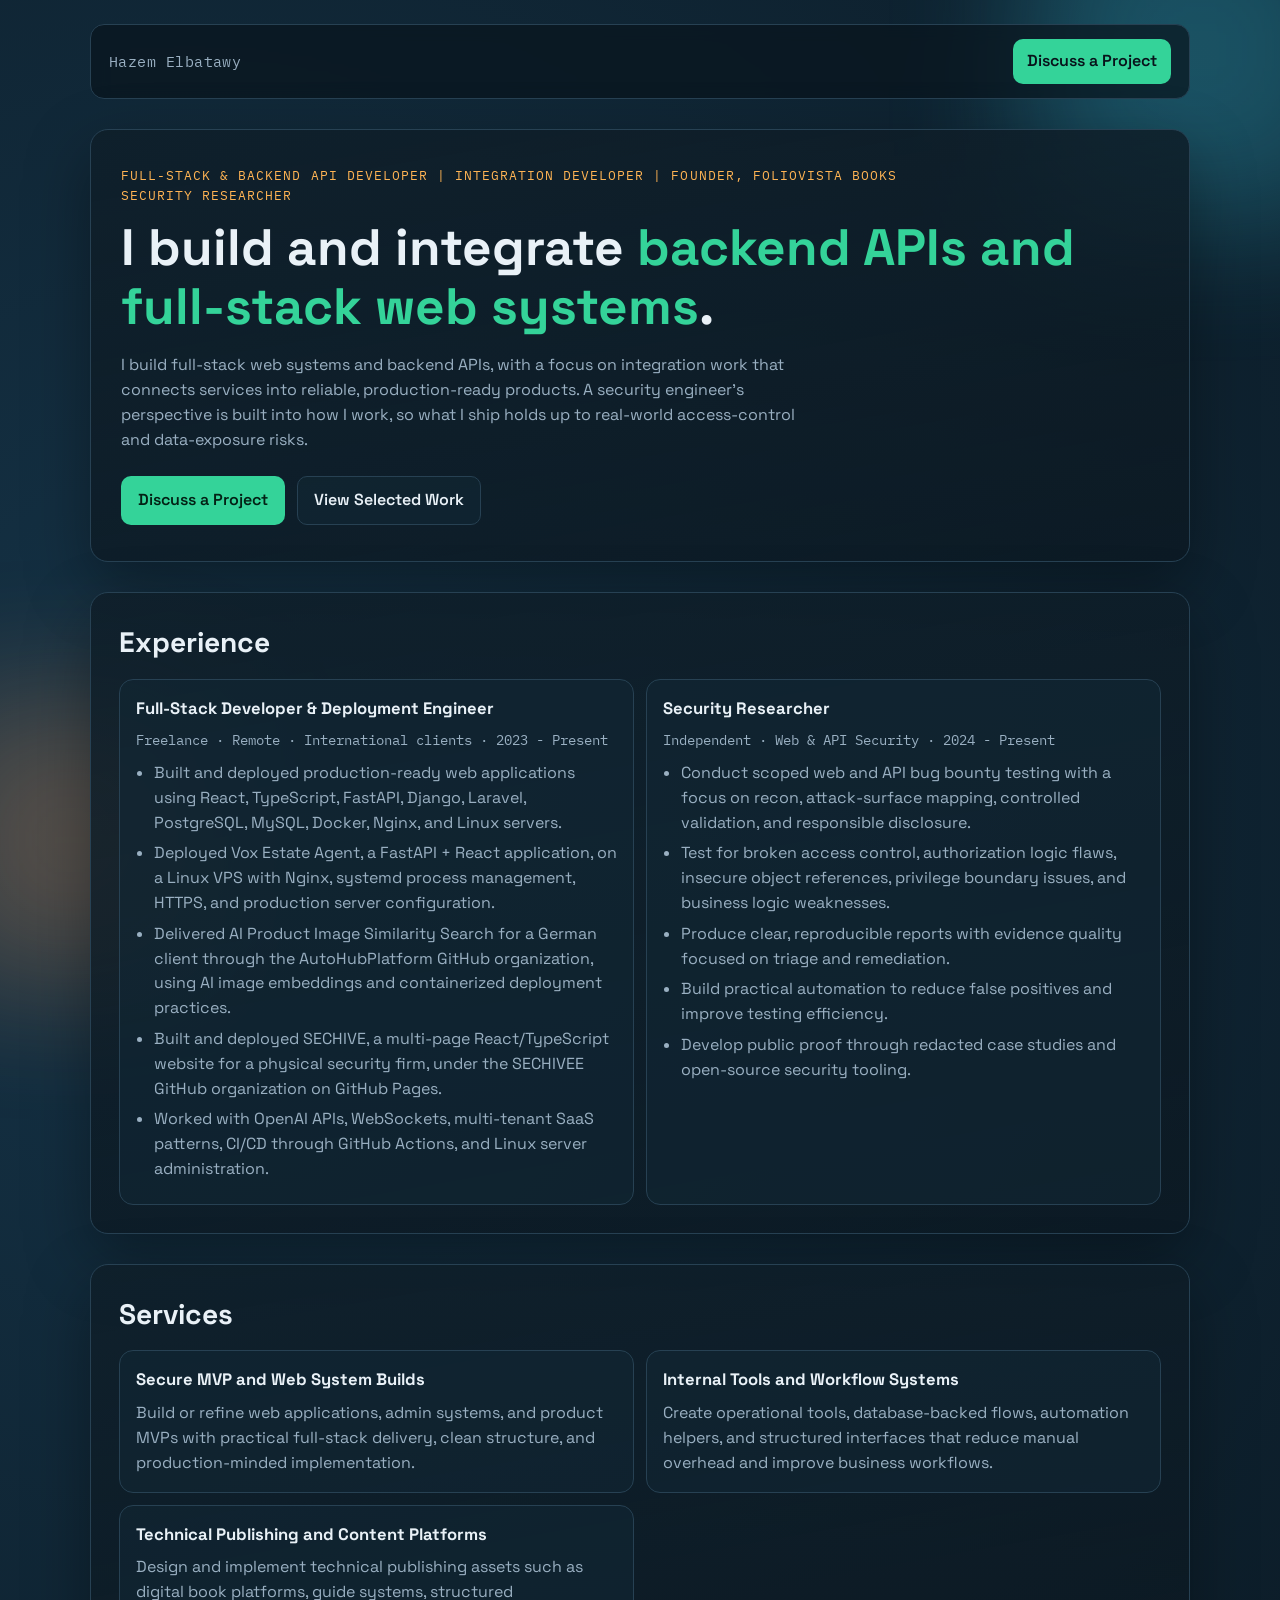
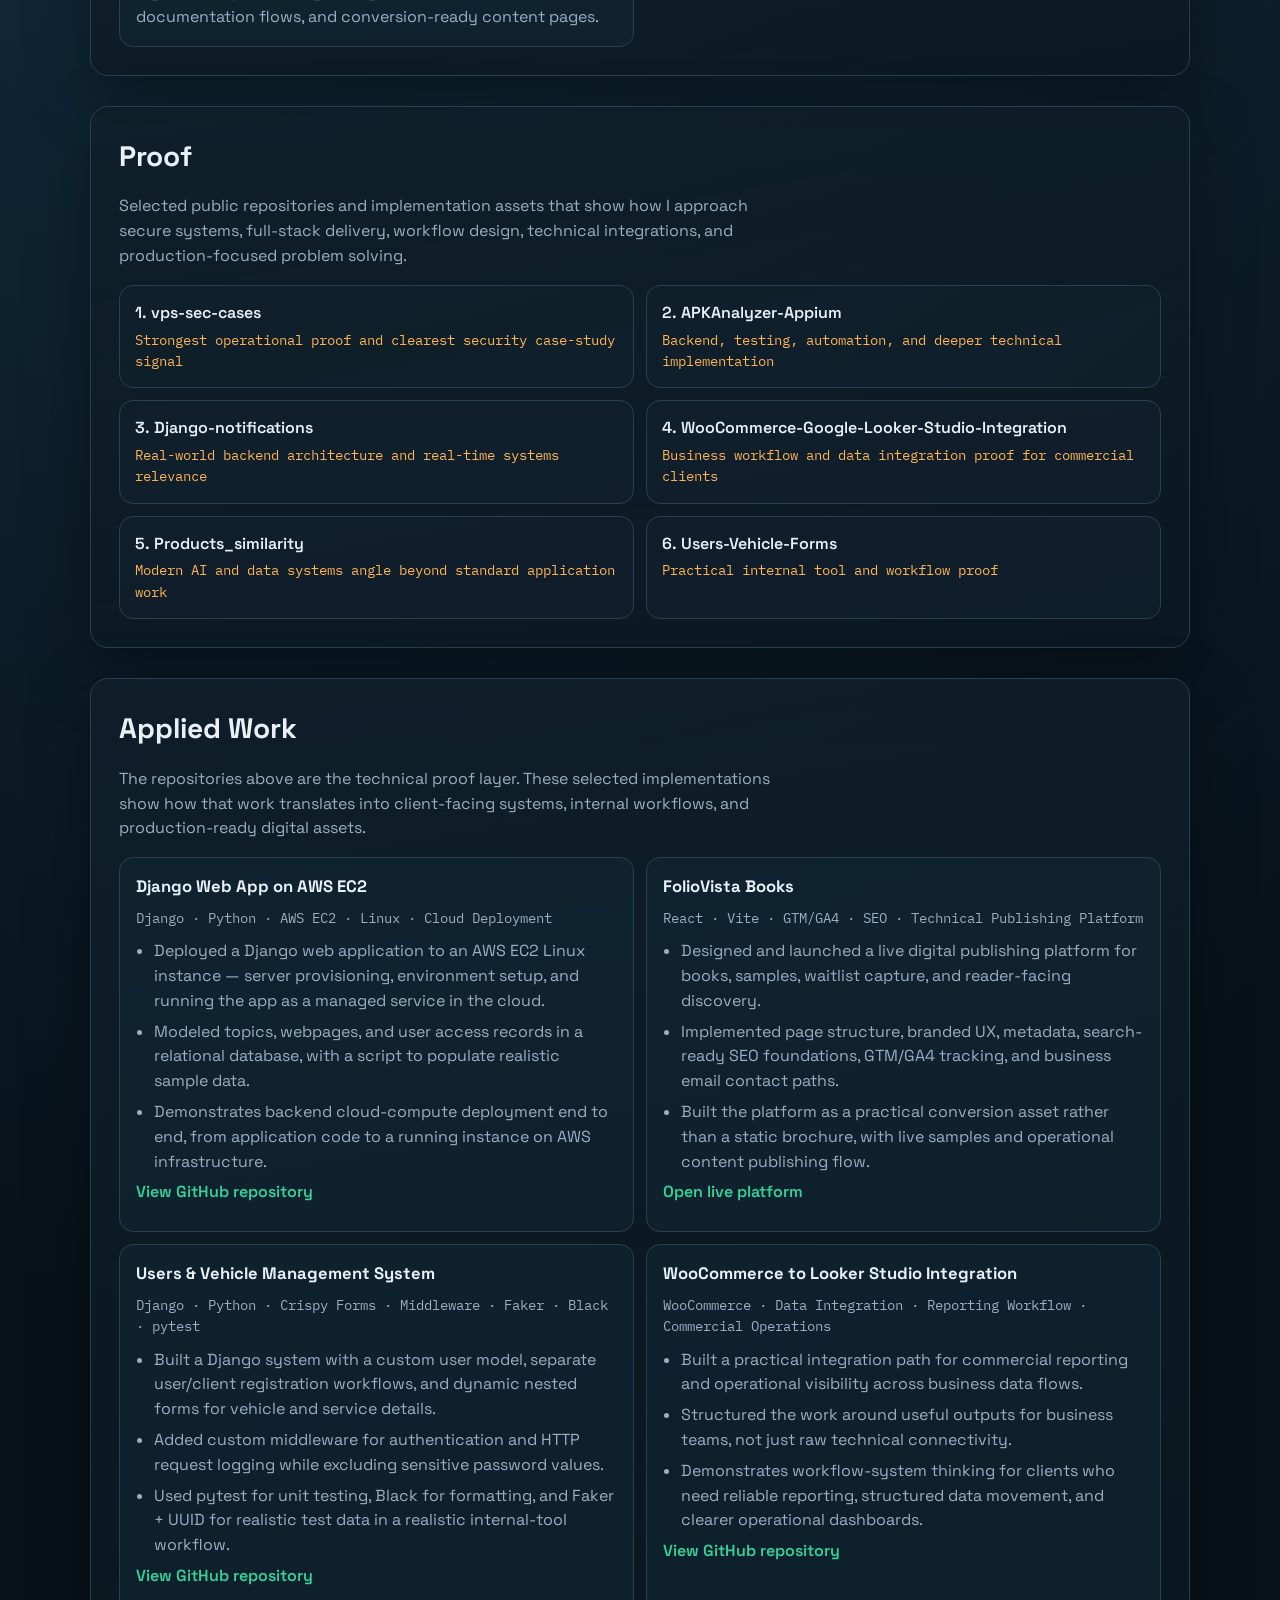
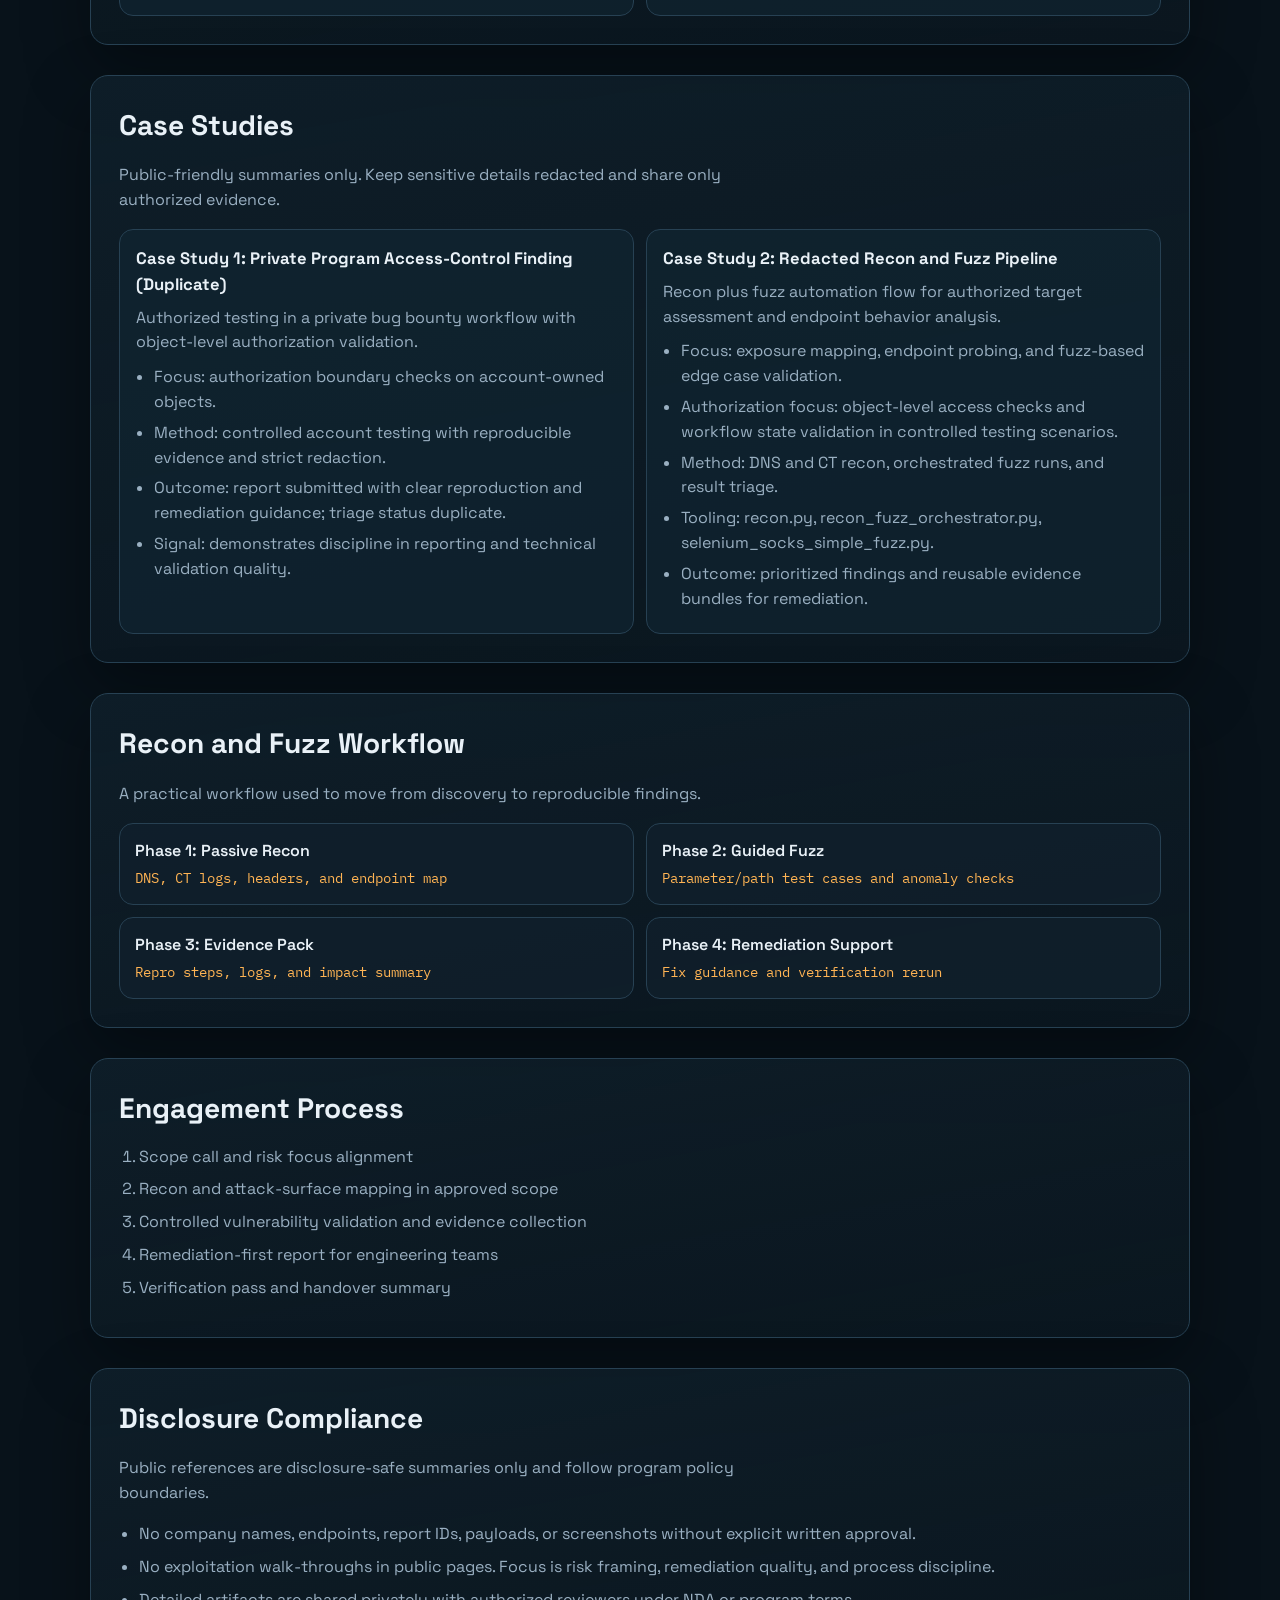
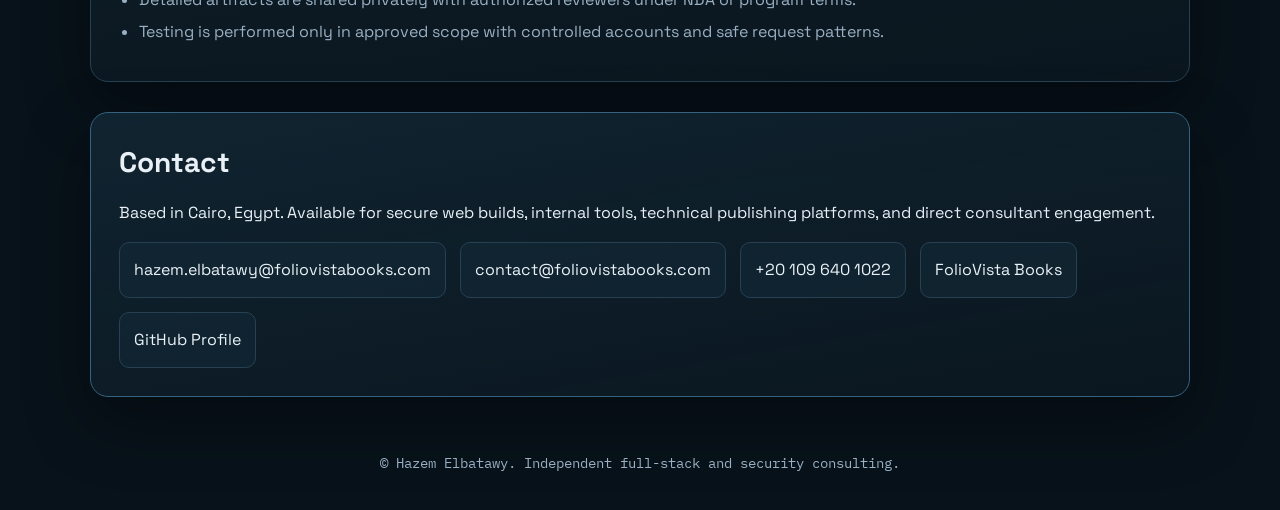
==== commit b3778a47: "Update portfolio introduction" ====
--- a/github_pages_boilerplate/index.html
+++ b/github_pages_boilerplate/index.html
@@ -96,11 +96,11 @@
           <span>backend APIs and full-stack web systems</span>.
         </h1>
         <p class="lead">
-          I focus on integration work — connecting and extending services into
-          reliable, production-ready systems. Backend APIs with FastAPI, Django,
-          and Laravel; modern React and TypeScript frontends; deployment on AWS
-          and Linux servers. A security engineer's perspective is built in, so
-          what I ship holds up to real access-control and data-exposure risks.
+          I build full-stack web systems and backend APIs, with a focus on
+          integration work that connects services into reliable,
+          production-ready products. A security engineer's perspective is built
+          into how I work, so what I ship holds up to real-world access-control
+          and data-exposure risks.
         </p>
         <div class="hero-actions">
           <a class="btn btn-primary" href="#contact">Discuss a Project</a>
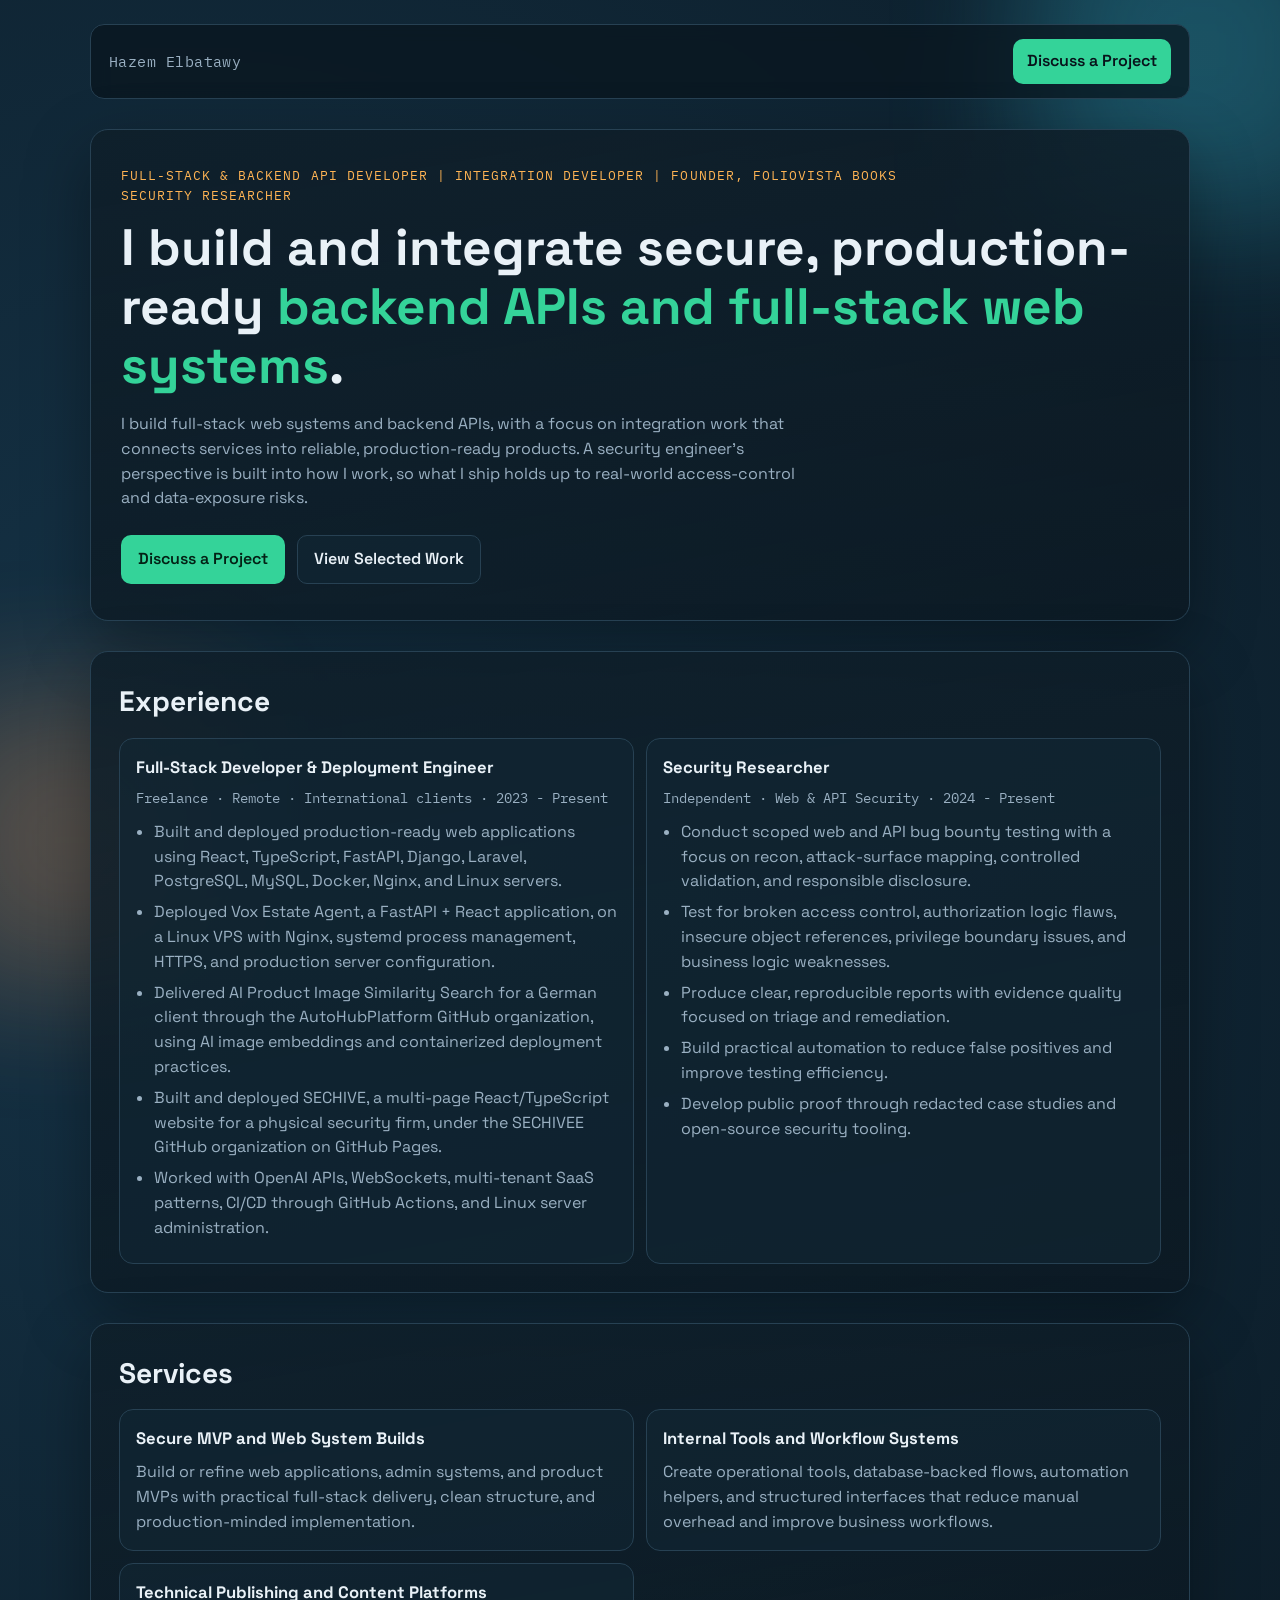
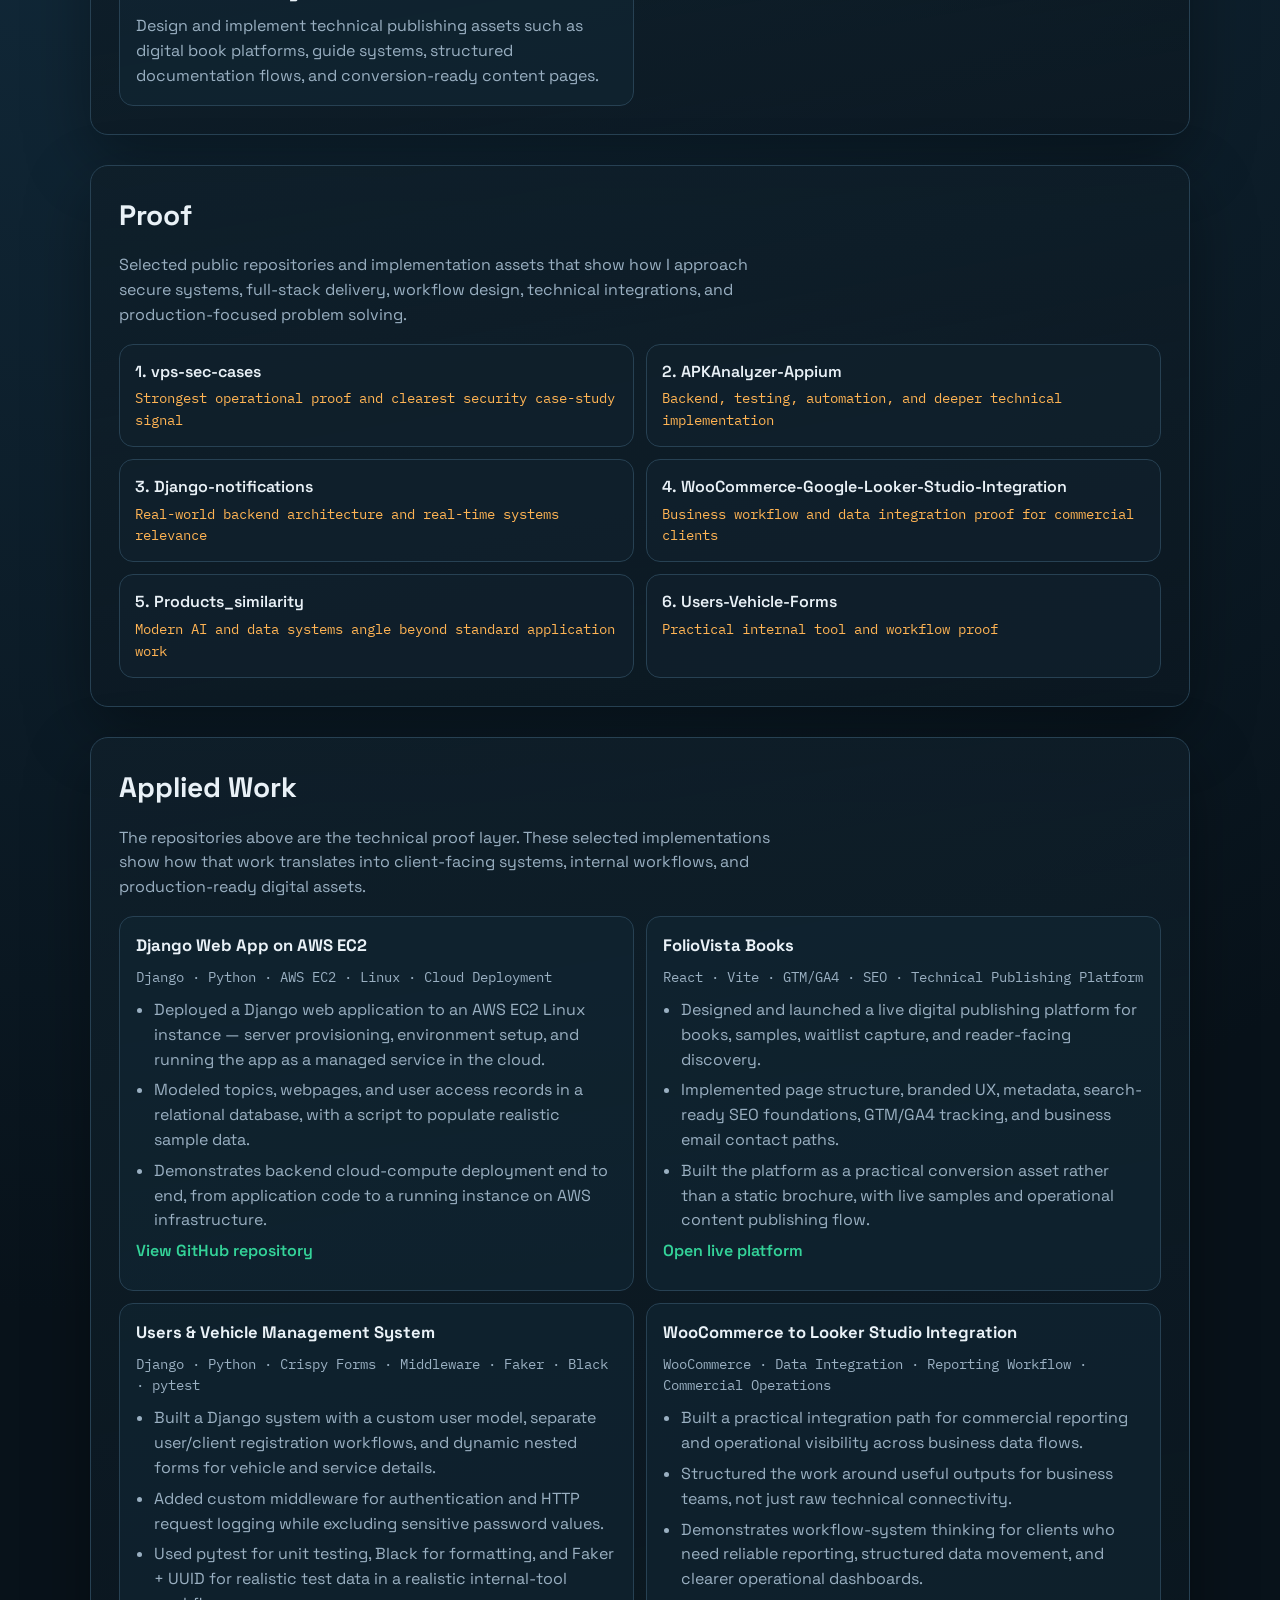
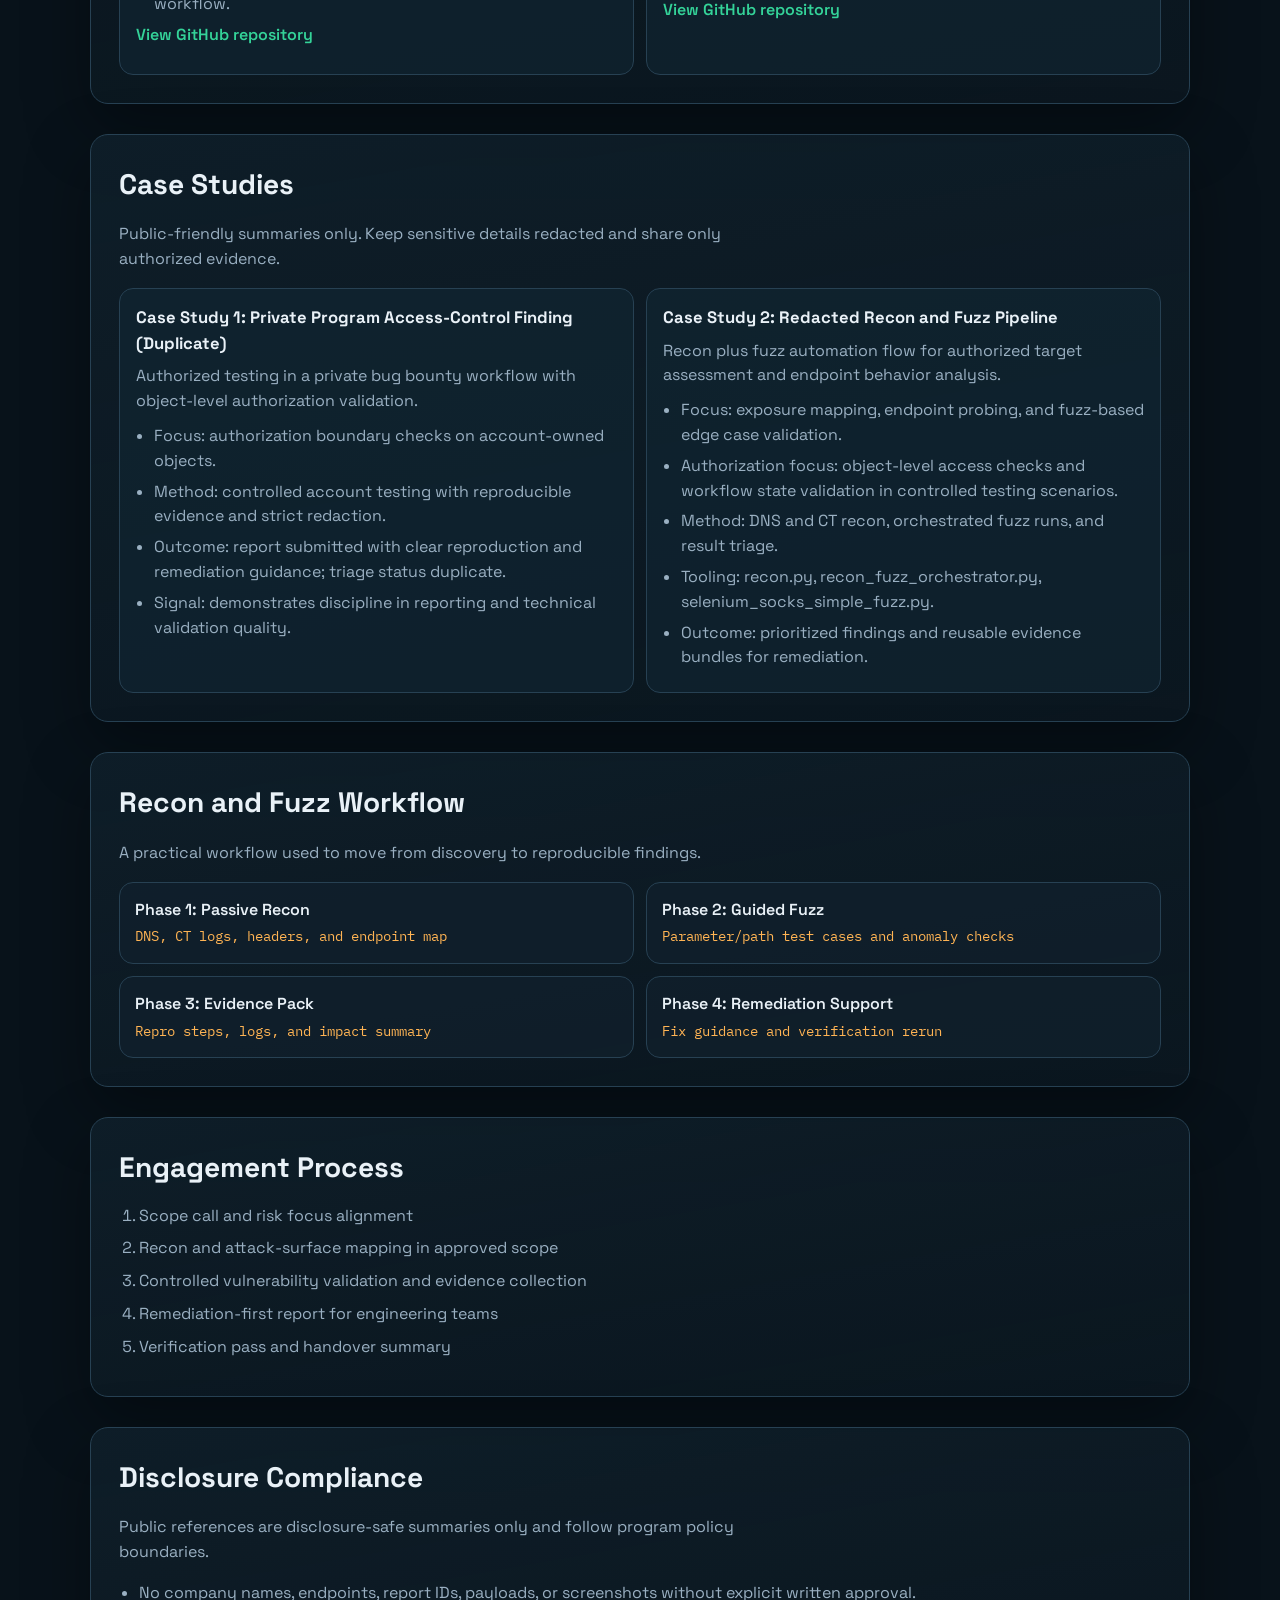
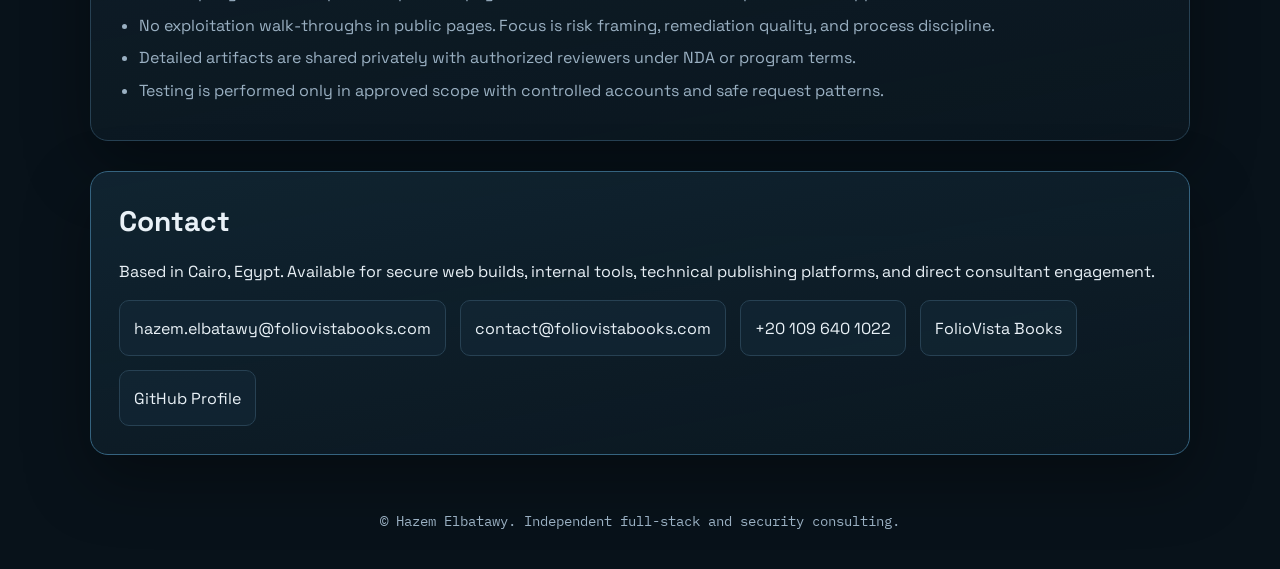
==== commit 81ff7a22: "Strengthen secure production API headline" ====
--- a/github_pages_boilerplate/index.html
+++ b/github_pages_boilerplate/index.html
@@ -92,7 +92,7 @@
           Security Researcher
         </p>
         <h1>
-          I build and integrate
+          I build and integrate secure, production-ready
           <span>backend APIs and full-stack web systems</span>.
         </h1>
         <p class="lead">
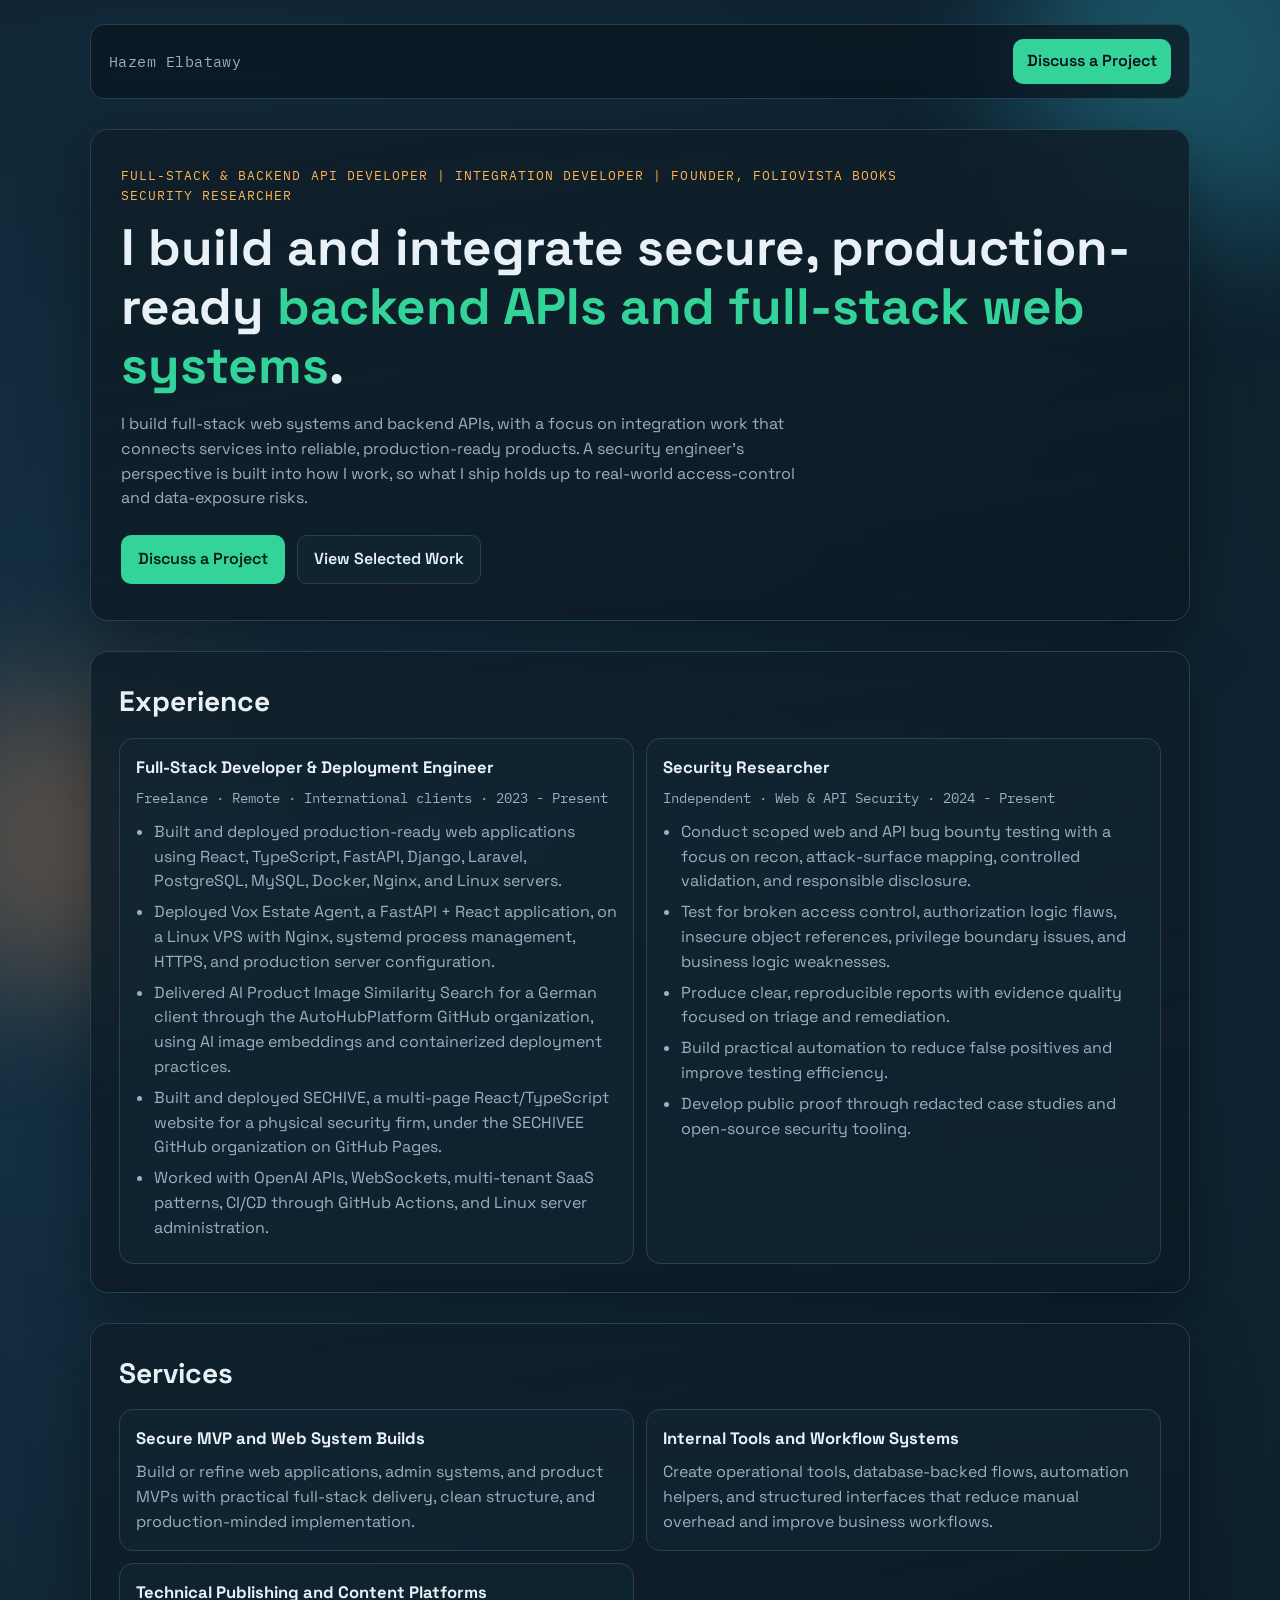
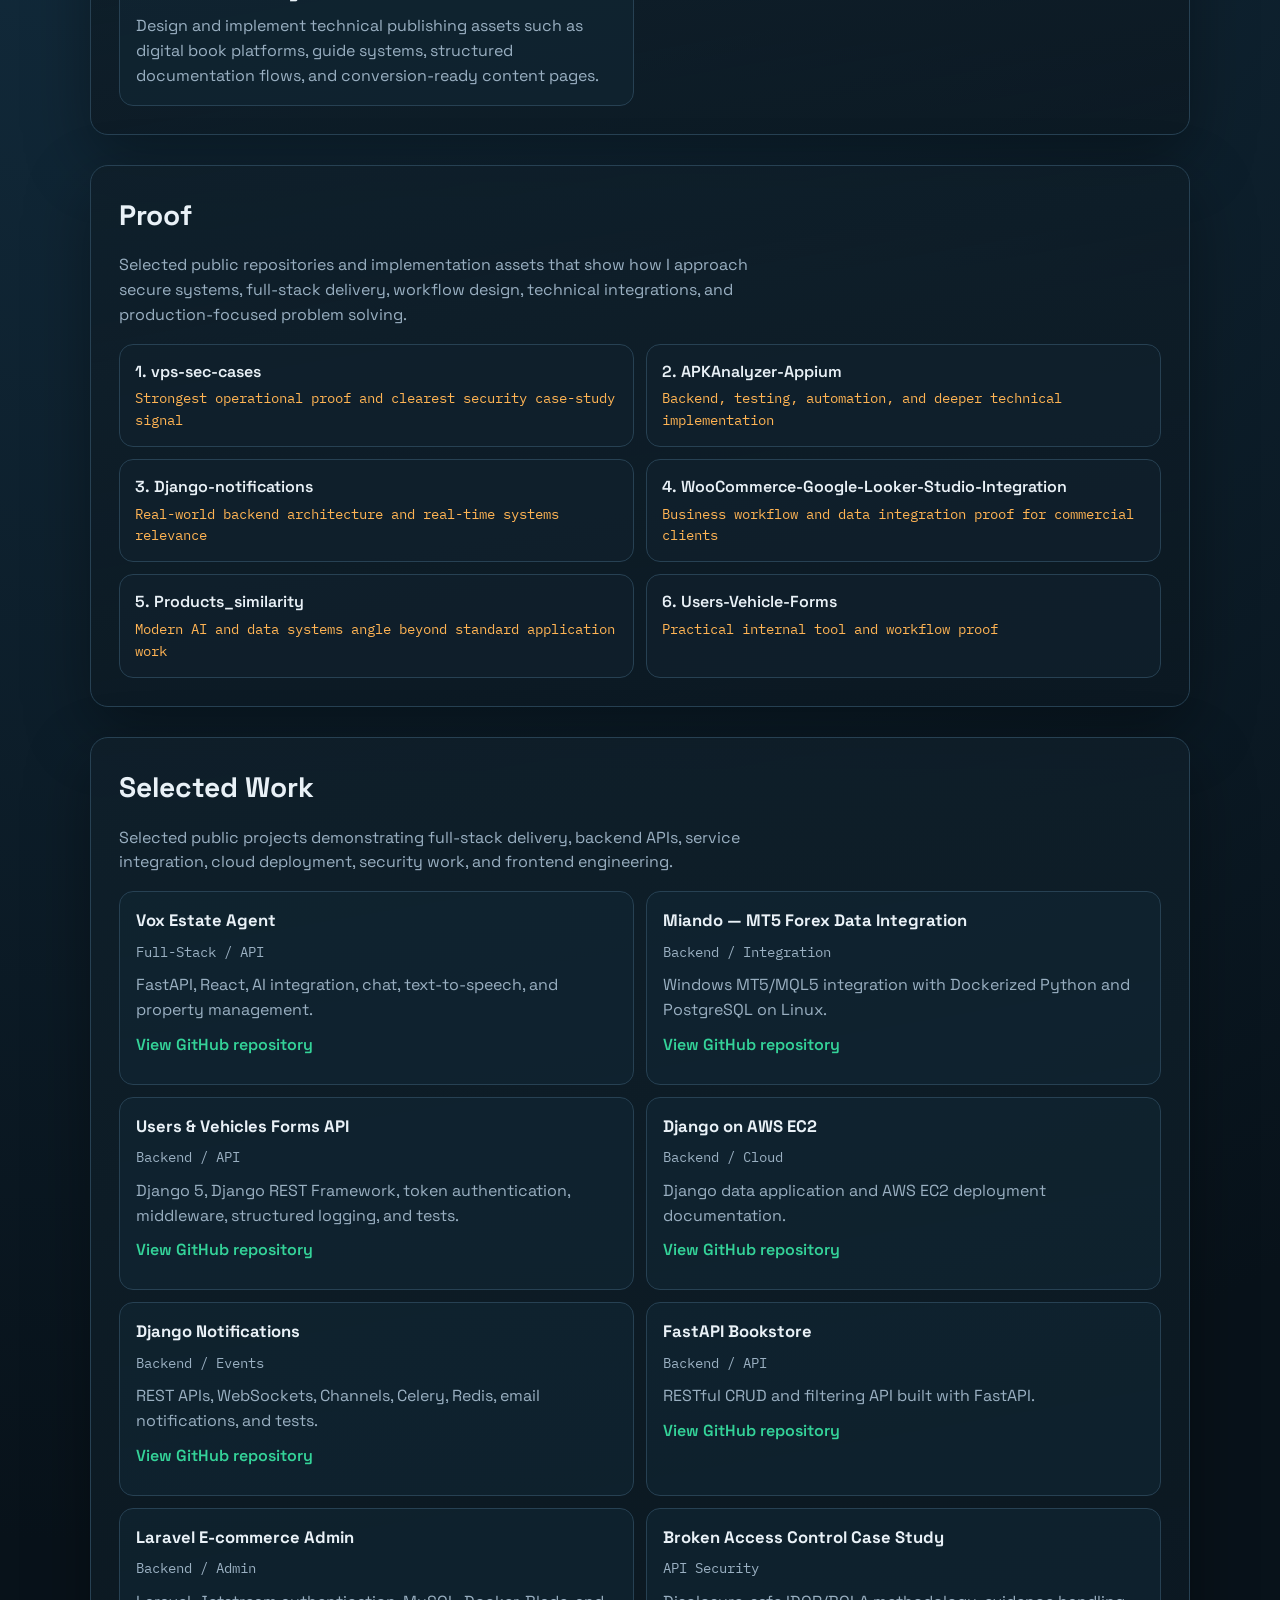
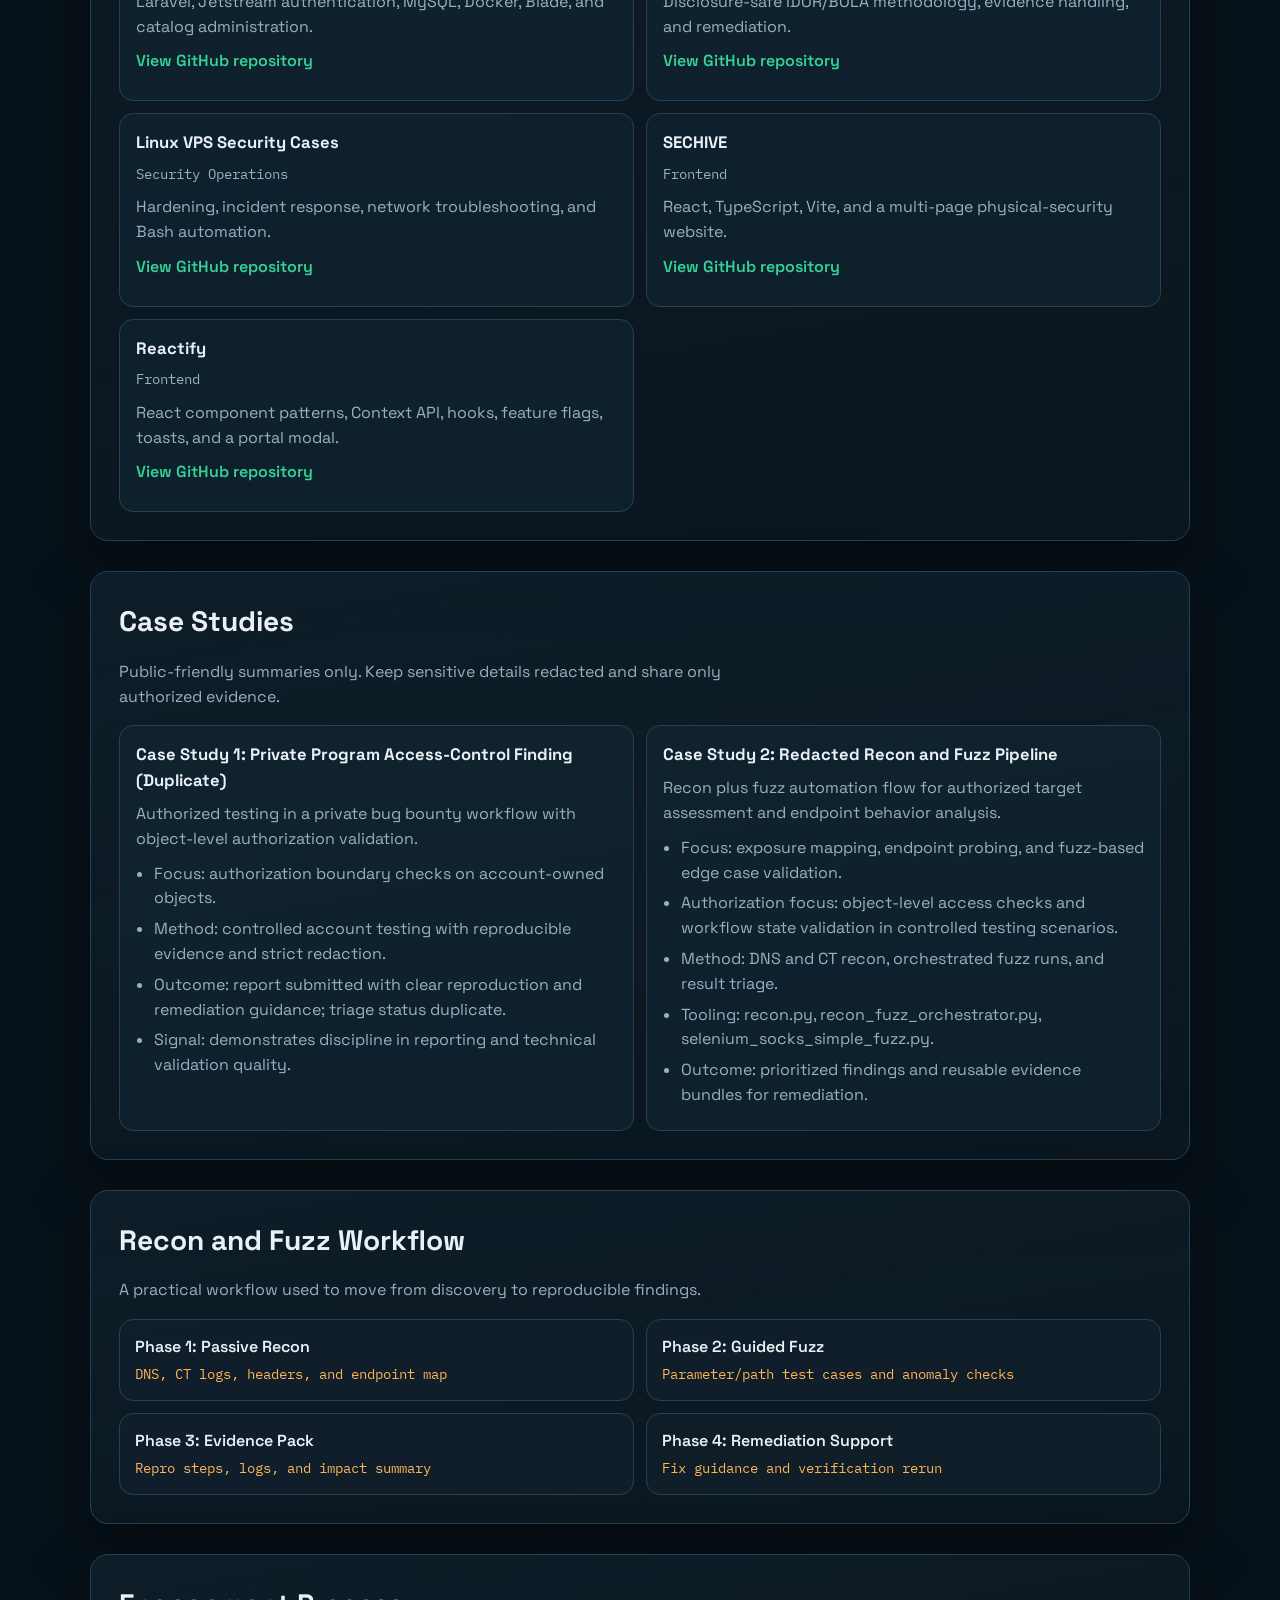
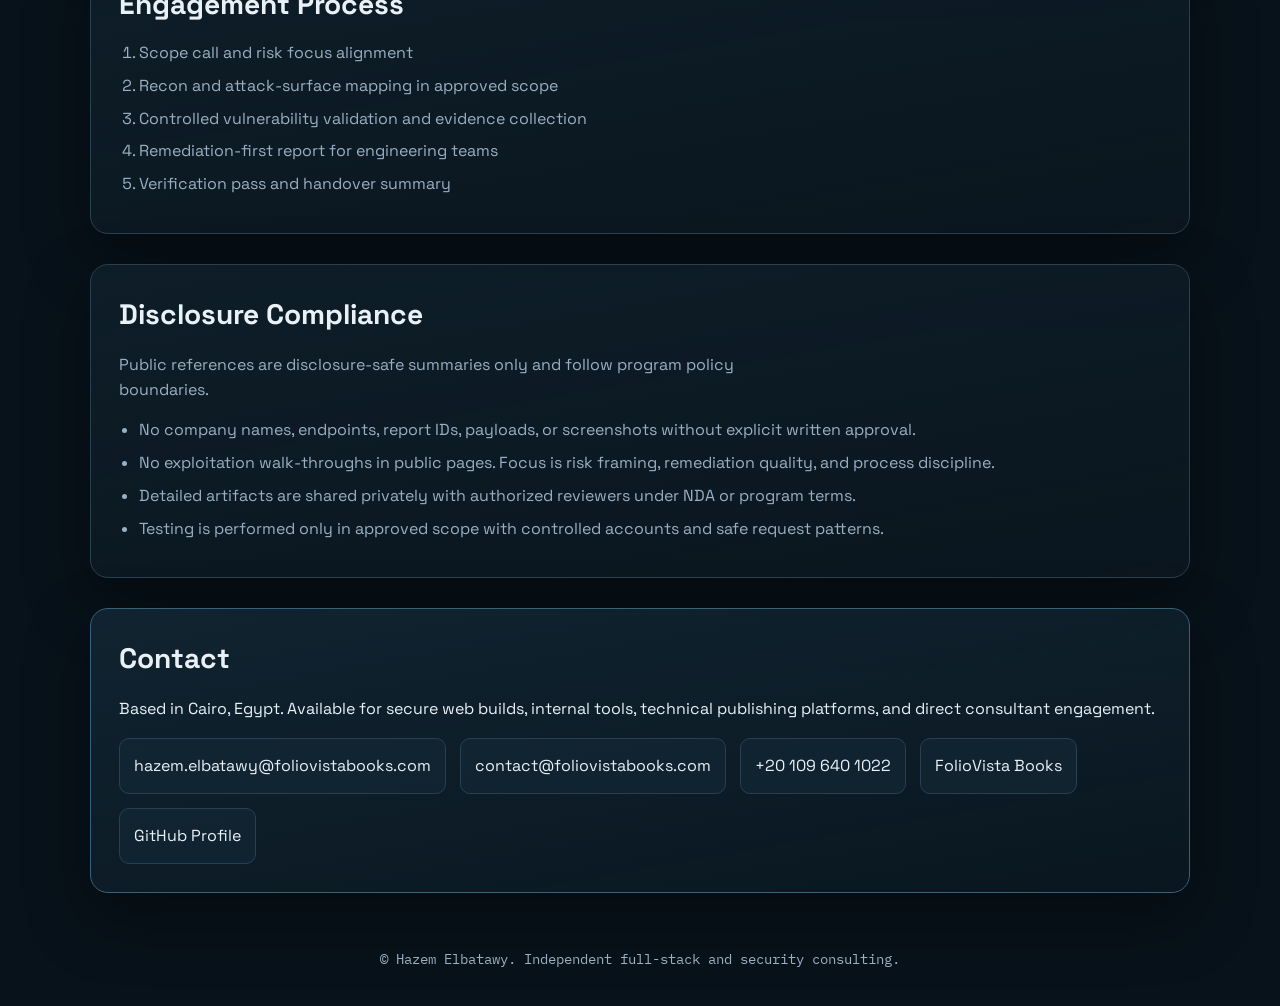
==== commit 8626f2f8: "Align portfolio selected work with GitHub profile" ====
--- a/github_pages_boilerplate/index.html
+++ b/github_pages_boilerplate/index.html
@@ -104,7 +104,7 @@
         </p>
         <div class="hero-actions">
           <a class="btn btn-primary" href="#contact">Discuss a Project</a>
-          <a class="btn btn-ghost" href="#proof">View Selected Work</a>
+          <a class="btn btn-ghost" href="#projects">View Selected Work</a>
         </div>
       </section>
 
@@ -239,104 +239,140 @@
       </section>
 
       <section id="projects" class="section reveal" data-delay="175">
-        <h2>Applied Work</h2>
+        <h2>Selected Work</h2>
         <p class="section-intro">
-          The repositories above are the technical proof layer. These selected
-          implementations show how that work translates into client-facing
-          systems, internal workflows, and production-ready digital assets.
+          Selected public projects demonstrating full-stack delivery, backend
+          APIs, service integration, cloud deployment, security work, and
+          frontend engineering.
         </p>
         <div class="cards">
           <article class="card case-card">
-            <h3>Django Web App on AWS EC2</h3>
-            <p class="role-meta">Django &middot; Python &middot; AWS EC2 &middot; Linux &middot; Cloud Deployment</p>
-            <ul class="case-points">
-              <li>
-                Deployed a Django web application to an AWS EC2 Linux instance —
-                server provisioning, environment setup, and running the app as a
-                managed service in the cloud.
-              </li>
-              <li>
-                Modeled topics, webpages, and user access records in a relational
-                database, with a script to populate realistic sample data.
-              </li>
-              <li>
-                Demonstrates backend cloud-compute deployment end to end, from
-                application code to a running instance on AWS infrastructure.
-              </li>
-            </ul>
-            <p class="project-link">
-              <a href="https://github.com/zoma00/Django-WebPage-Acess-Record-Deployment-on-AWS-EC2" target="_blank" rel="noreferrer">View GitHub repository</a>
-            </p>
-          </article>
-
-          <article class="card case-card">
-            <h3>FolioVista Books</h3>
-            <p class="role-meta">React &middot; Vite &middot; GTM/GA4 &middot; SEO &middot; Technical Publishing Platform</p>
-            <ul class="case-points">
-              <li>
-                Designed and launched a live digital publishing platform for
-                books, samples, waitlist capture, and reader-facing discovery.
-              </li>
-              <li>
-                Implemented page structure, branded UX, metadata, search-ready
-                SEO foundations, GTM/GA4 tracking, and business email contact
-                paths.
-              </li>
-              <li>
-                Built the platform as a practical conversion asset rather than a
-                static brochure, with live samples and operational content
-                publishing flow.
-              </li>
-            </ul>
-            <p class="project-link">
-              <a href="https://www.foliovistabooks.com/" target="_blank" rel="noreferrer">Open live platform</a>
-            </p>
-          </article>
-
-          <article class="card case-card">
-            <h3>Users &amp; Vehicle Management System</h3>
-            <p class="role-meta">Django &middot; Python &middot; Crispy Forms &middot; Middleware &middot; Faker &middot; Black &middot; pytest</p>
-            <ul class="case-points">
-              <li>
-                Built a Django system with a custom user model, separate
-                user/client registration workflows, and dynamic nested forms for
-                vehicle and service details.
-              </li>
-              <li>
-                Added custom middleware for authentication and HTTP request
-                logging while excluding sensitive password values.
-              </li>
-              <li>
-                Used pytest for unit testing, Black for formatting, and Faker +
-                UUID for realistic test data in a realistic internal-tool
-                workflow.
-              </li>
-            </ul>
+            <h3>Vox Estate Agent</h3>
+            <p class="role-meta">Full-Stack / API</p>
+            <p>
+              FastAPI, React, AI integration, chat, text-to-speech, and property
+              management.
+            </p>
+            <p class="project-link">
+              <a href="https://github.com/zoma00/vox-estate-agent" target="_blank" rel="noreferrer">View GitHub repository</a>
+            </p>
+          </article>
+
+          <article class="card case-card">
+            <h3>Miando — MT5 Forex Data Integration</h3>
+            <p class="role-meta">Backend / Integration</p>
+            <p>
+              Windows MT5/MQL5 integration with Dockerized Python and PostgreSQL
+              on Linux.
+            </p>
+            <p class="project-link">
+              <a href="https://github.com/zoma00/miando-mt5-forex-integration" target="_blank" rel="noreferrer">View GitHub repository</a>
+            </p>
+          </article>
+
+          <article class="card case-card">
+            <h3>Users &amp; Vehicles Forms API</h3>
+            <p class="role-meta">Backend / API</p>
+            <p>
+              Django 5, Django REST Framework, token authentication, middleware,
+              structured logging, and tests.
+            </p>
             <p class="project-link">
               <a href="https://github.com/zoma00/django-users-vehicle-forms-api" target="_blank" rel="noreferrer">View GitHub repository</a>
             </p>
           </article>
 
           <article class="card case-card">
-            <h3>WooCommerce to Looker Studio Integration</h3>
-            <p class="role-meta">WooCommerce &middot; Data Integration &middot; Reporting Workflow &middot; Commercial Operations</p>
-            <ul class="case-points">
-              <li>
-                Built a practical integration path for commercial reporting and
-                operational visibility across business data flows.
-              </li>
-              <li>
-                Structured the work around useful outputs for business teams,
-                not just raw technical connectivity.
-              </li>
-              <li>
-                Demonstrates workflow-system thinking for clients who need
-                reliable reporting, structured data movement, and clearer
-                operational dashboards.
-              </li>
-            </ul>
-            <p class="project-link">
-              <a href="https://github.com/zoma00/WooCommerce-Google-Looker-Studio-Integration" target="_blank" rel="noreferrer">View GitHub repository</a>
+            <h3>Django on AWS EC2</h3>
+            <p class="role-meta">Backend / Cloud</p>
+            <p>
+              Django data application and AWS EC2 deployment documentation.
+            </p>
+            <p class="project-link">
+              <a href="https://github.com/zoma00/django-webpage-access-records-aws-ec2" target="_blank" rel="noreferrer">View GitHub repository</a>
+            </p>
+          </article>
+
+          <article class="card case-card">
+            <h3>Django Notifications</h3>
+            <p class="role-meta">Backend / Events</p>
+            <p>
+              REST APIs, WebSockets, Channels, Celery, Redis, email
+              notifications, and tests.
+            </p>
+            <p class="project-link">
+              <a href="https://github.com/zoma00/Django-notifications" target="_blank" rel="noreferrer">View GitHub repository</a>
+            </p>
+          </article>
+
+          <article class="card case-card">
+            <h3>FastAPI Bookstore</h3>
+            <p class="role-meta">Backend / API</p>
+            <p>
+              RESTful CRUD and filtering API built with FastAPI.
+            </p>
+            <p class="project-link">
+              <a href="https://github.com/zoma00/FastAPI-Bookstore" target="_blank" rel="noreferrer">View GitHub repository</a>
+            </p>
+          </article>
+
+          <article class="card case-card">
+            <h3>Laravel E-commerce Admin</h3>
+            <p class="role-meta">Backend / Admin</p>
+            <p>
+              Laravel, Jetstream authentication, MySQL, Docker, Blade, and
+              catalog administration.
+            </p>
+            <p class="project-link">
+              <a href="https://github.com/zoma00/laravel-ecommerce-admin" target="_blank" rel="noreferrer">View GitHub repository</a>
+            </p>
+          </article>
+
+          <article class="card case-card">
+            <h3>Broken Access Control Case Study</h3>
+            <p class="role-meta">API Security</p>
+            <p>
+              Disclosure-safe IDOR/BOLA methodology, evidence handling, and
+              remediation.
+            </p>
+            <p class="project-link">
+              <a href="https://github.com/zoma00/bug-bounty-case-study" target="_blank" rel="noreferrer">View GitHub repository</a>
+            </p>
+          </article>
+
+          <article class="card case-card">
+            <h3>Linux VPS Security Cases</h3>
+            <p class="role-meta">Security Operations</p>
+            <p>
+              Hardening, incident response, network troubleshooting, and Bash
+              automation.
+            </p>
+            <p class="project-link">
+              <a href="https://github.com/zoma00/vps-sec-cases" target="_blank" rel="noreferrer">View GitHub repository</a>
+            </p>
+          </article>
+
+          <article class="card case-card">
+            <h3>SECHIVE</h3>
+            <p class="role-meta">Frontend</p>
+            <p>
+              React, TypeScript, Vite, and a multi-page physical-security
+              website.
+            </p>
+            <p class="project-link">
+              <a href="https://github.com/SECHIVEE/SECHIVE" target="_blank" rel="noreferrer">View GitHub repository</a>
+            </p>
+          </article>
+
+          <article class="card case-card">
+            <h3>Reactify</h3>
+            <p class="role-meta">Frontend</p>
+            <p>
+              React component patterns, Context API, hooks, feature flags,
+              toasts, and a portal modal.
+            </p>
+            <p class="project-link">
+              <a href="https://github.com/zoma00/Reactify" target="_blank" rel="noreferrer">View GitHub repository</a>
             </p>
           </article>
         </div>
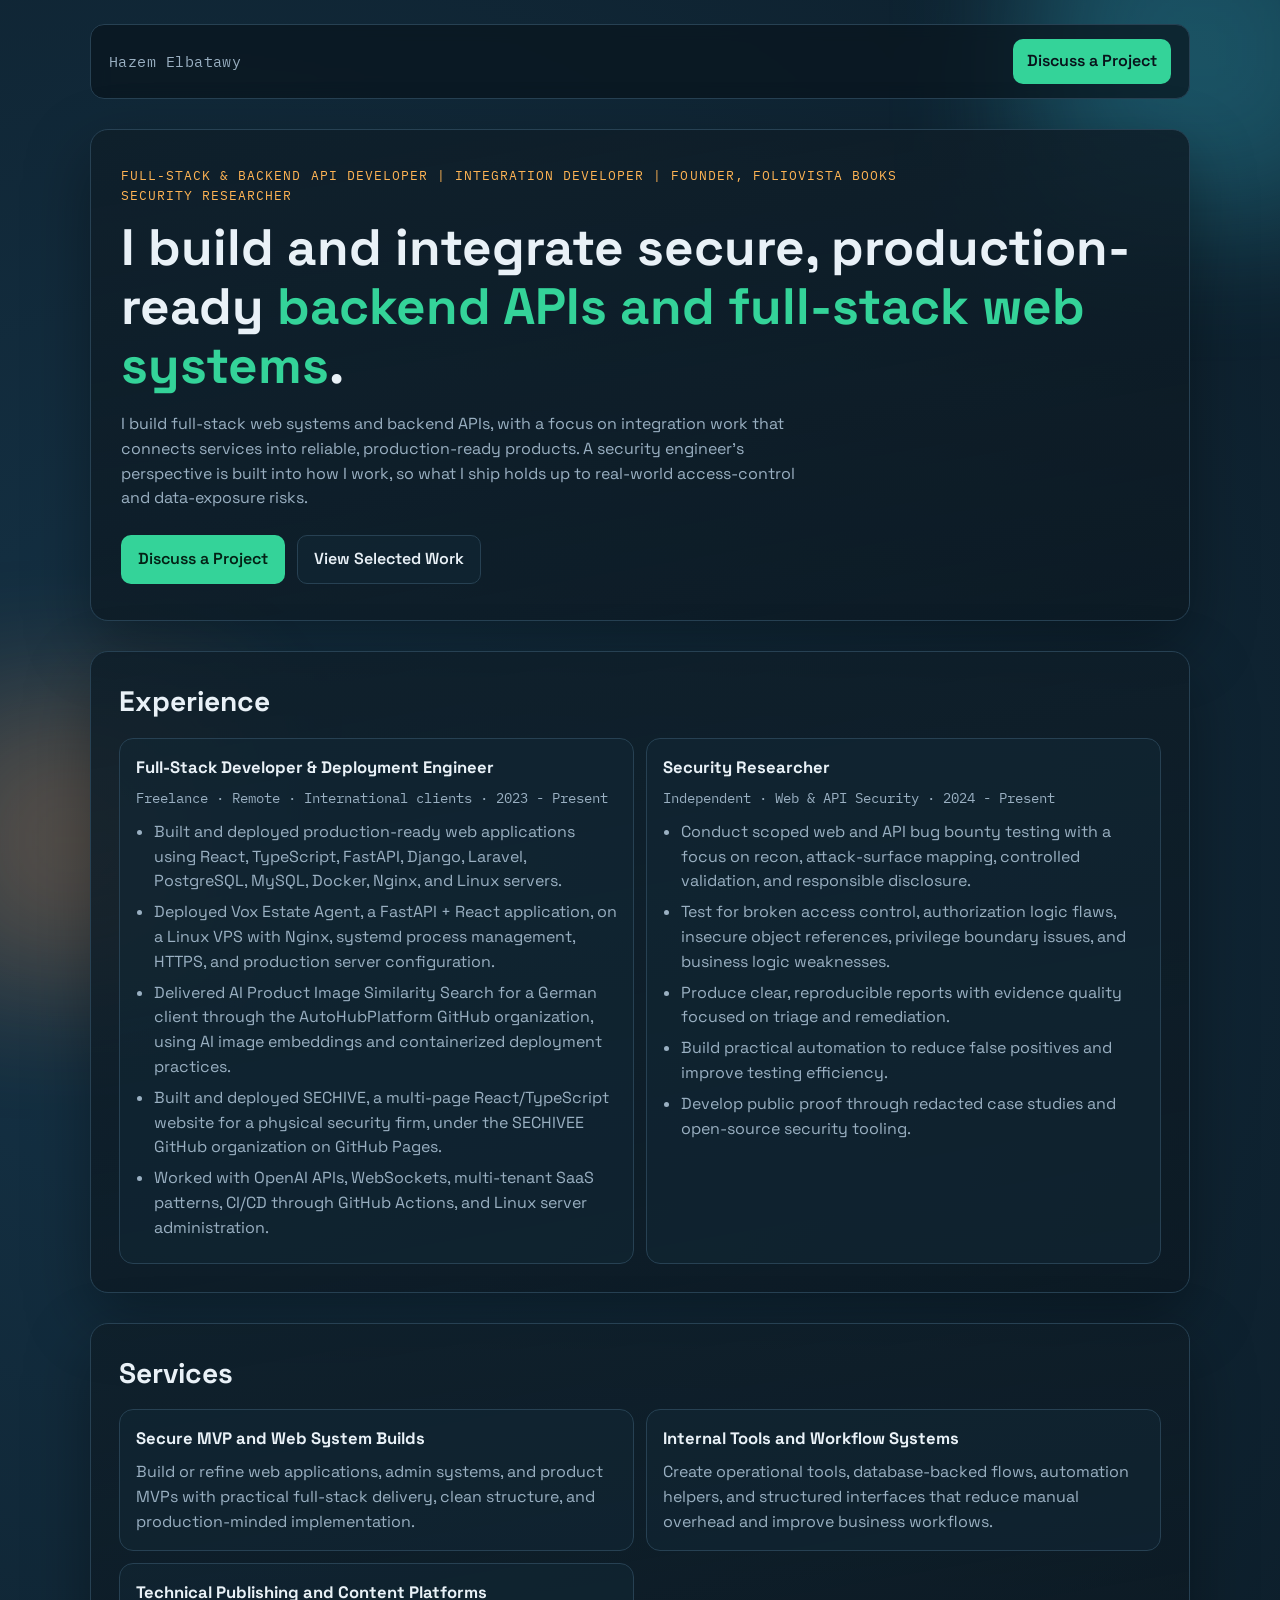
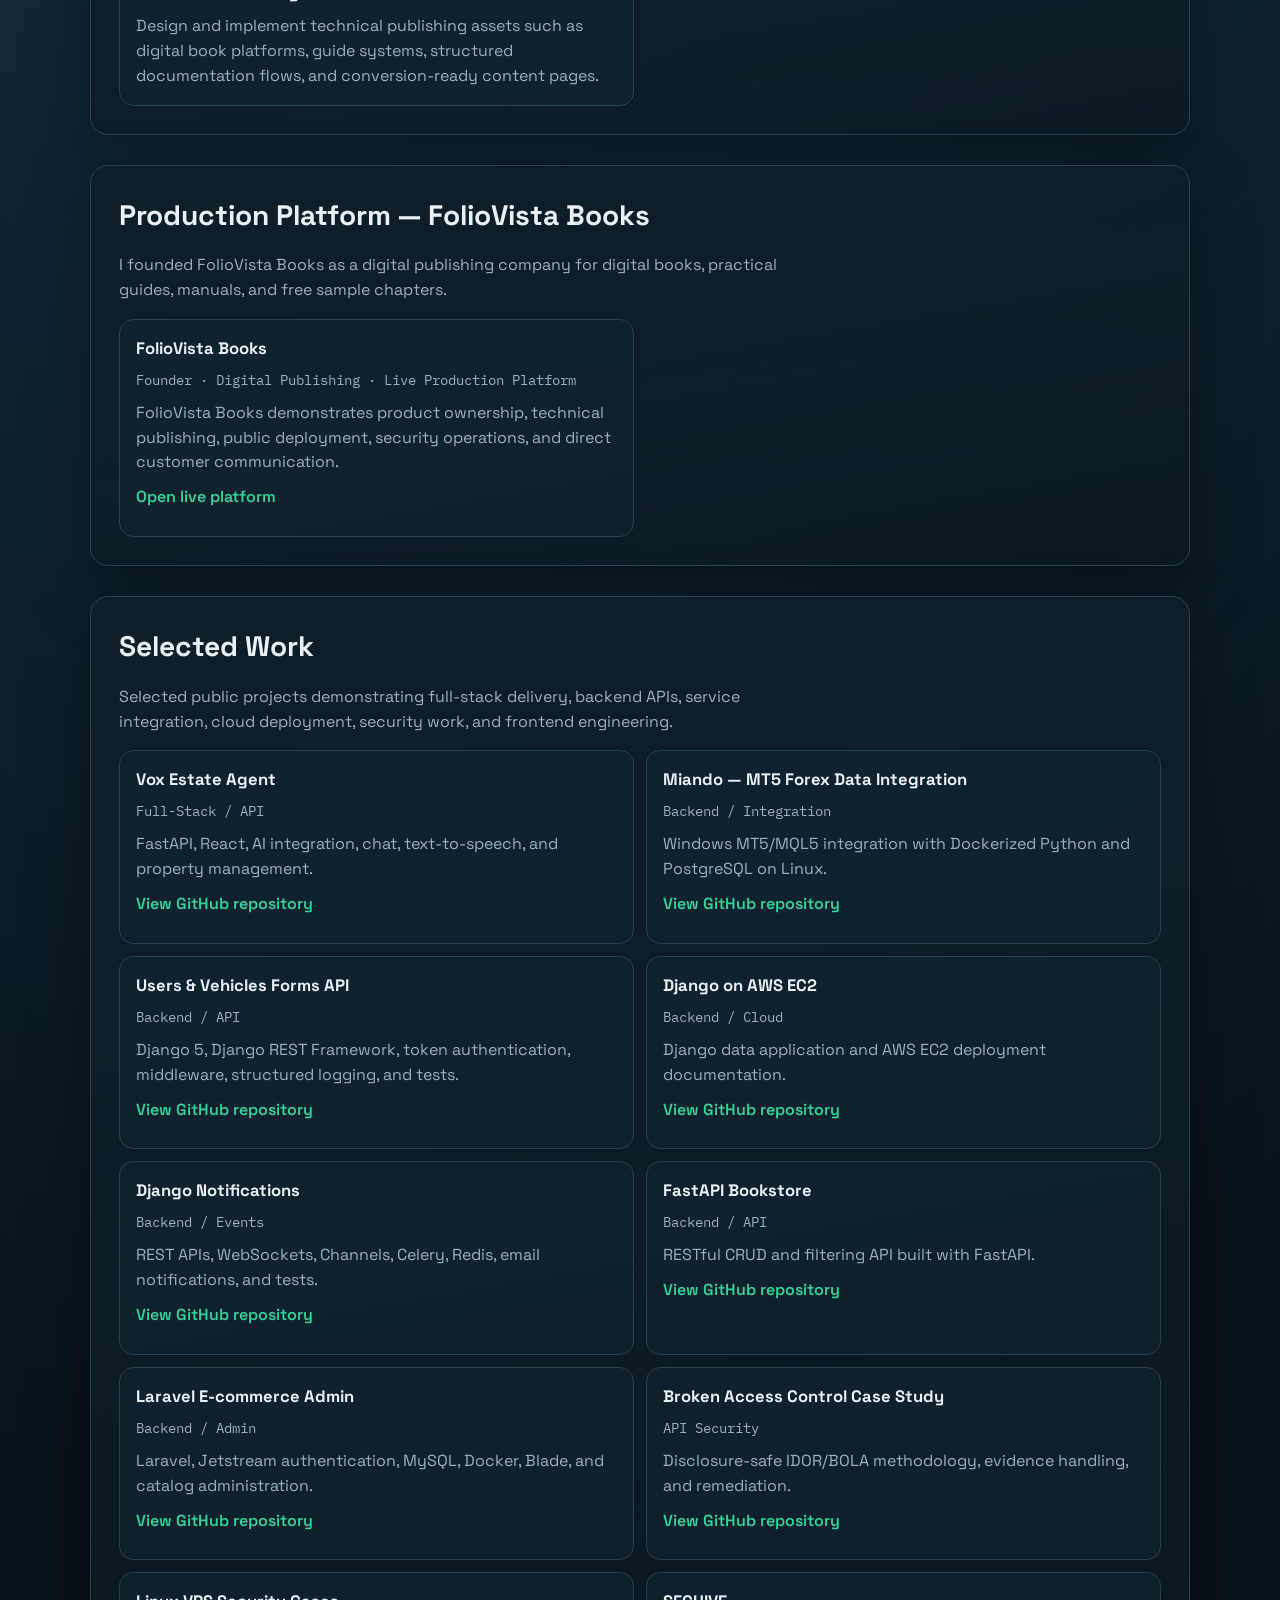
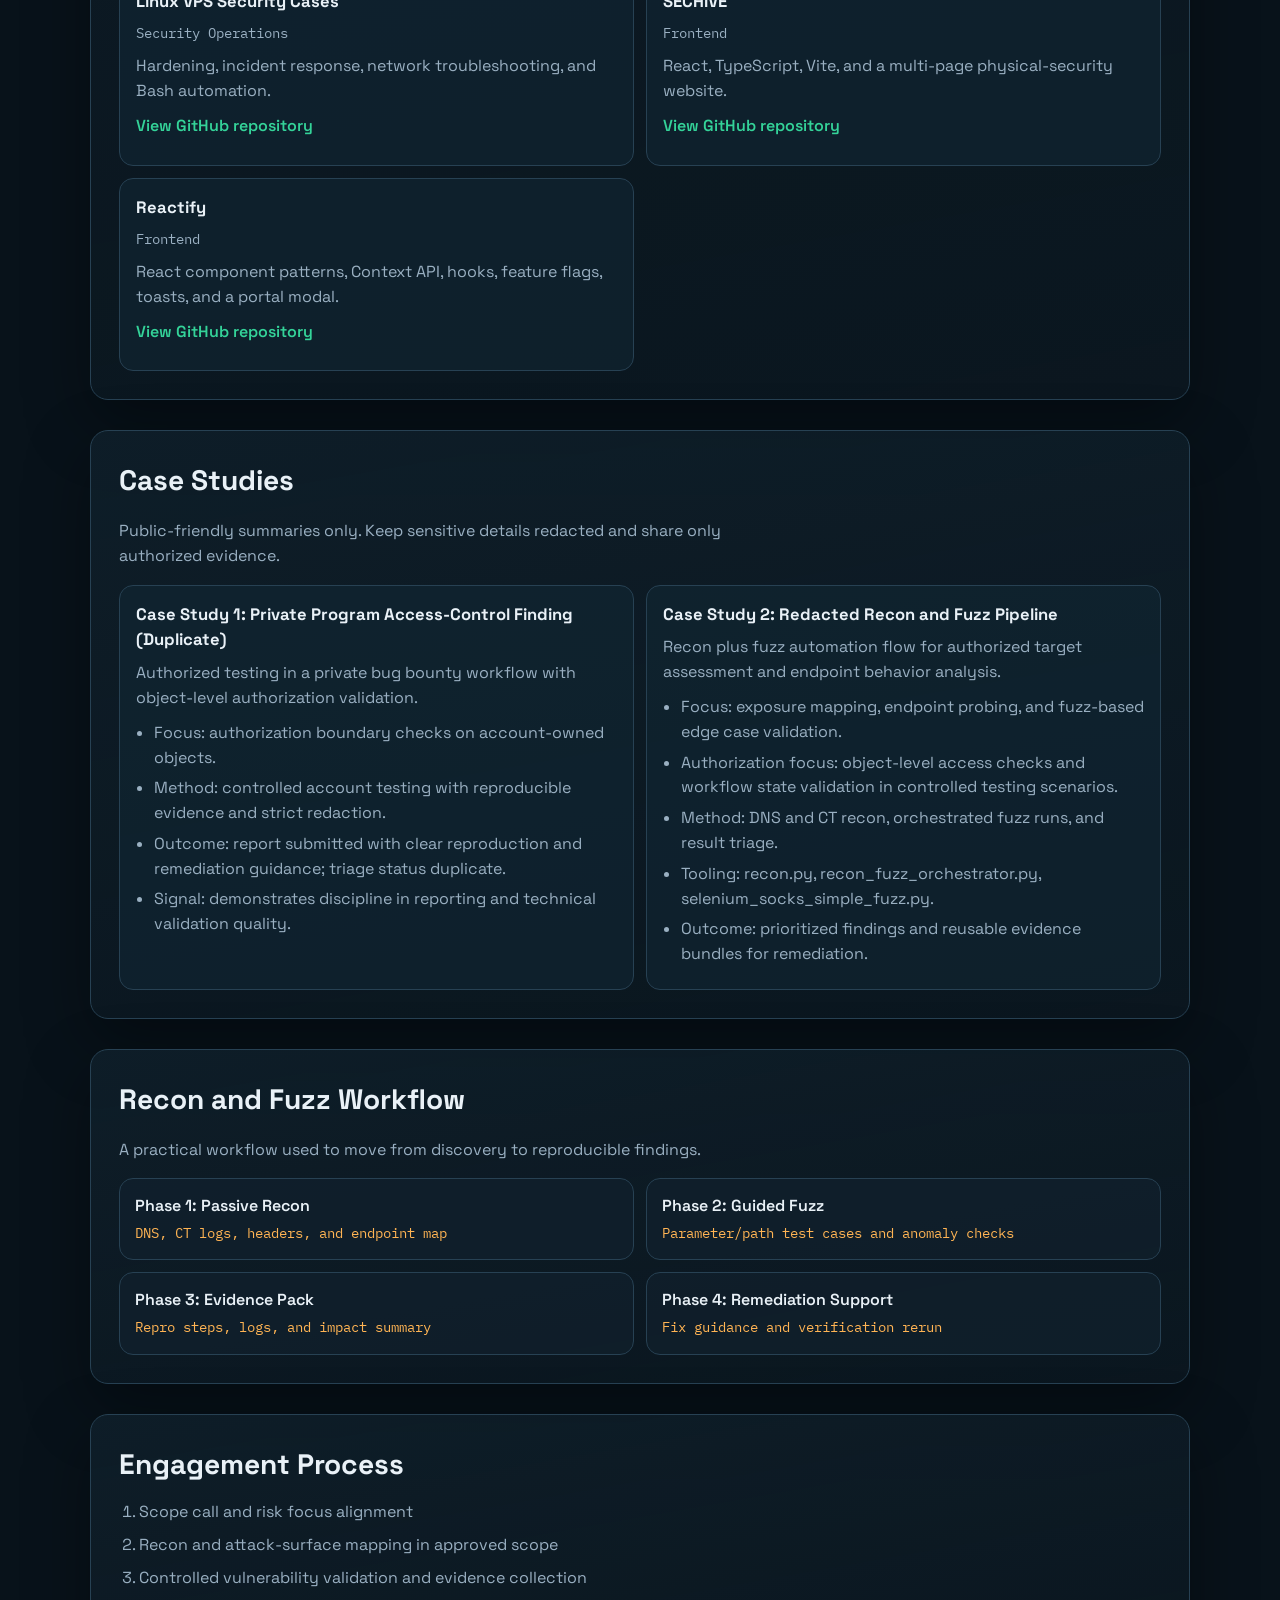
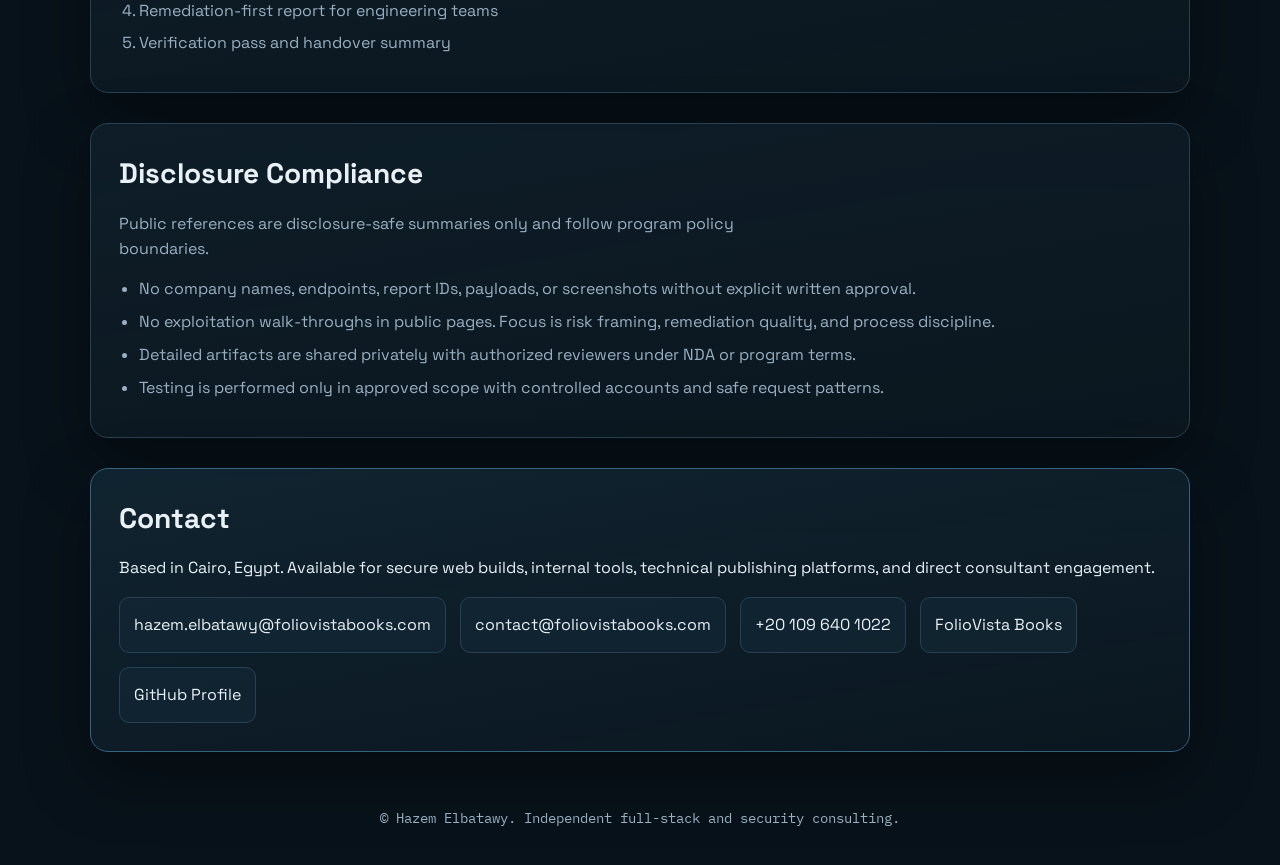
==== commit 358362ab: "Consolidate portfolio proof and selected work" ====
--- a/github_pages_boilerplate/index.html
+++ b/github_pages_boilerplate/index.html
@@ -203,38 +203,25 @@
         </div>
       </section>
 
-      <section id="proof" class="section reveal" data-delay="160">
-        <h2>Proof</h2>
+      <section id="production-platform" class="section reveal" data-delay="150">
+        <h2>Production Platform — FolioVista Books</h2>
         <p class="section-intro">
-          Selected public repositories and implementation assets that show how I
-          approach secure systems, full-stack delivery, workflow design,
-          technical integrations, and production-focused problem solving.
-        </p>
-        <div class="proof-grid">
-          <a class="proof-item" href="https://github.com/zoma00/vps-sec-cases" target="_blank" rel="noreferrer" aria-label="vps-sec-cases repository link">
-            <span class="proof-label">1. vps-sec-cases</span>
-            <span class="proof-link">Strongest operational proof and clearest security case-study signal</span>
-          </a>
-          <a class="proof-item" href="https://github.com/zoma00/APKAnalyzer-Appium" target="_blank" rel="noreferrer" aria-label="APKAnalyzer-Appium repository link">
-            <span class="proof-label">2. APKAnalyzer-Appium</span>
-            <span class="proof-link">Backend, testing, automation, and deeper technical implementation</span>
-          </a>
-          <a class="proof-item" href="https://github.com/zoma00/Django-notifications" target="_blank" rel="noreferrer" aria-label="Django-notifications repository link">
-            <span class="proof-label">3. Django-notifications</span>
-            <span class="proof-link">Real-world backend architecture and real-time systems relevance</span>
-          </a>
-          <a class="proof-item" href="https://github.com/zoma00/WooCommerce-Google-Looker-Studio-Integration" target="_blank" rel="noreferrer" aria-label="WooCommerce Google Looker Studio Integration repository link">
-            <span class="proof-label">4. WooCommerce-Google-Looker-Studio-Integration</span>
-            <span class="proof-link">Business workflow and data integration proof for commercial clients</span>
-          </a>
-          <a class="proof-item" href="https://github.com/AutoHubPlatform/Products_similarity" target="_blank" rel="noreferrer" aria-label="Products similarity repository link">
-            <span class="proof-label">5. Products_similarity</span>
-            <span class="proof-link">Modern AI and data systems angle beyond standard application work</span>
-          </a>
-          <a class="proof-item" href="https://github.com/zoma00/django-users-vehicle-forms-api" target="_blank" rel="noreferrer" aria-label="Users Vehicle Forms repository link">
-            <span class="proof-label">6. Users-Vehicle-Forms</span>
-            <span class="proof-link">Practical internal tool and workflow proof</span>
-          </a>
+          I founded FolioVista Books as a digital publishing company for digital
+          books, practical guides, manuals, and free sample chapters.
+        </p>
+        <div class="cards">
+          <article class="card case-card">
+            <h3>FolioVista Books</h3>
+            <p class="role-meta">Founder &middot; Digital Publishing &middot; Live Production Platform</p>
+            <p>
+              FolioVista Books demonstrates product ownership, technical
+              publishing, public deployment, security operations, and direct
+              customer communication.
+            </p>
+            <p class="project-link">
+              <a href="https://www.foliovistabooks.com/" target="_blank" rel="noreferrer">Open live platform</a>
+            </p>
+          </article>
         </div>
       </section>
 
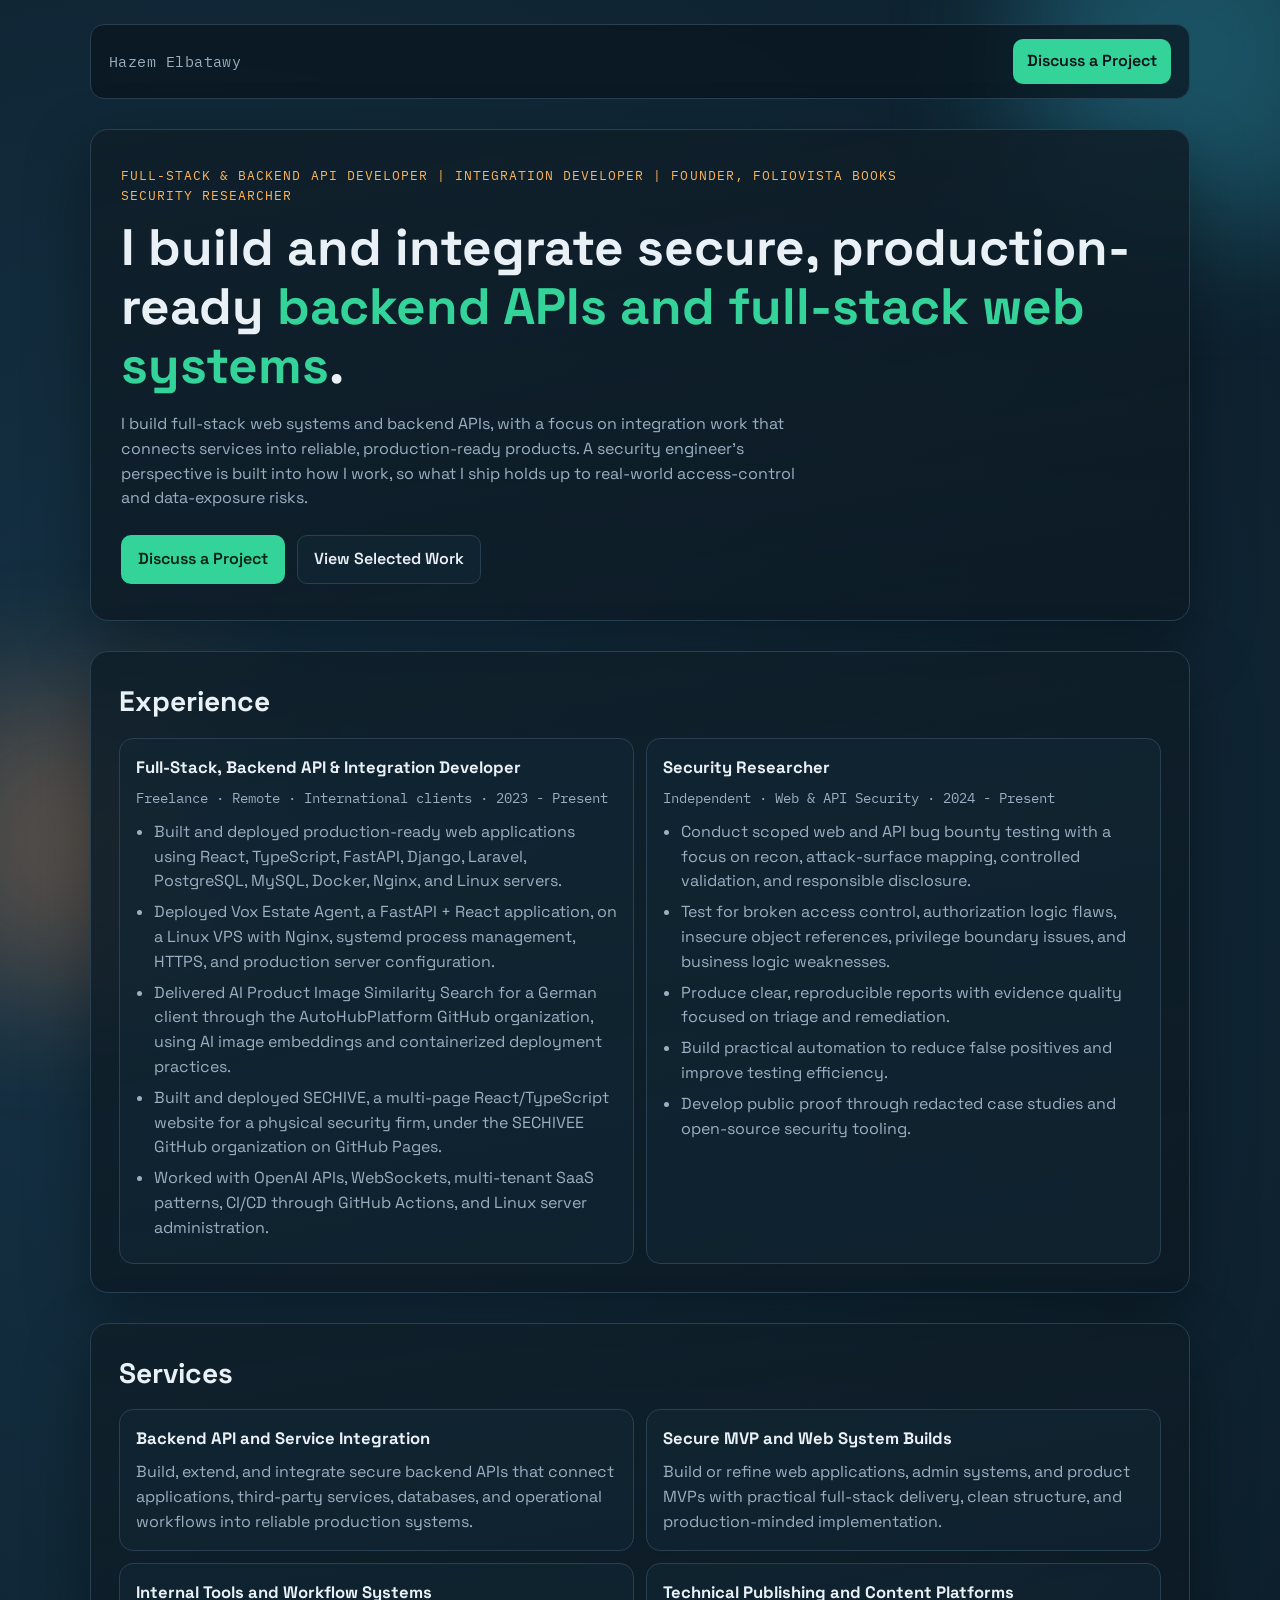
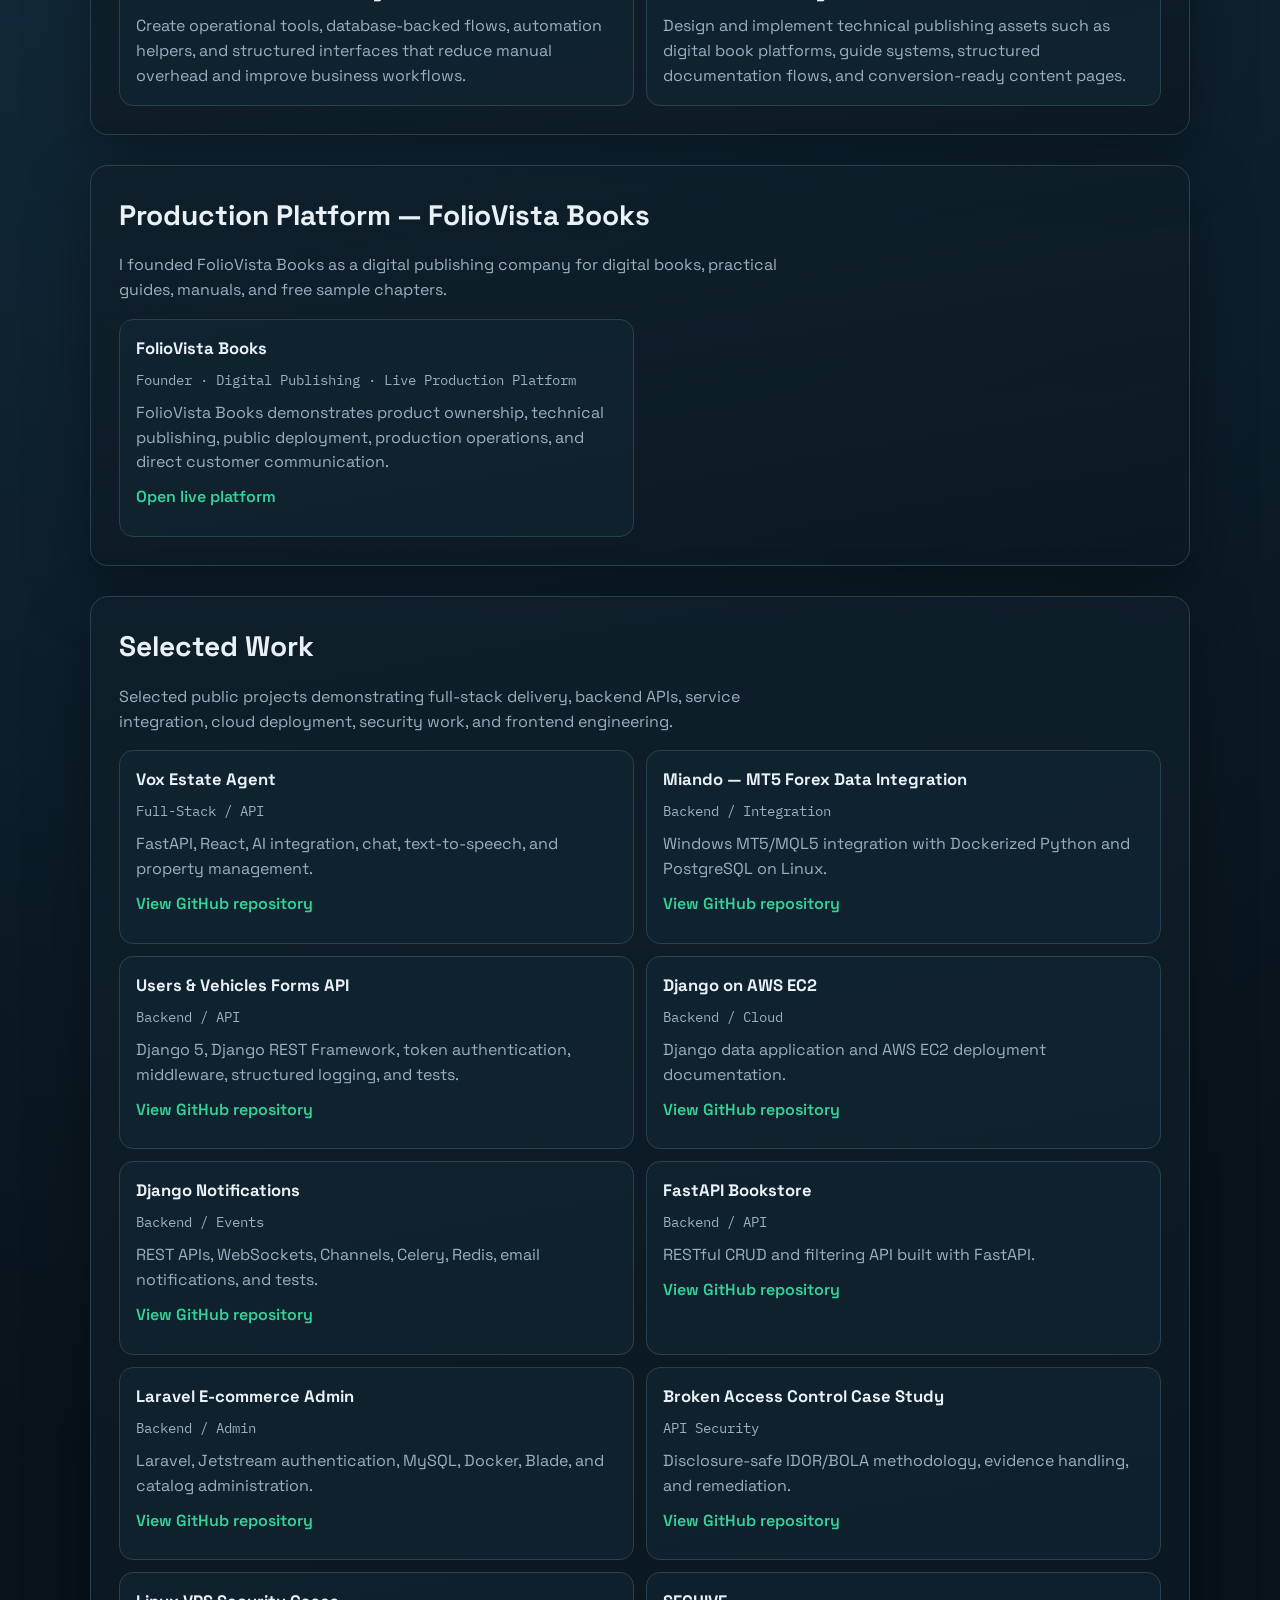
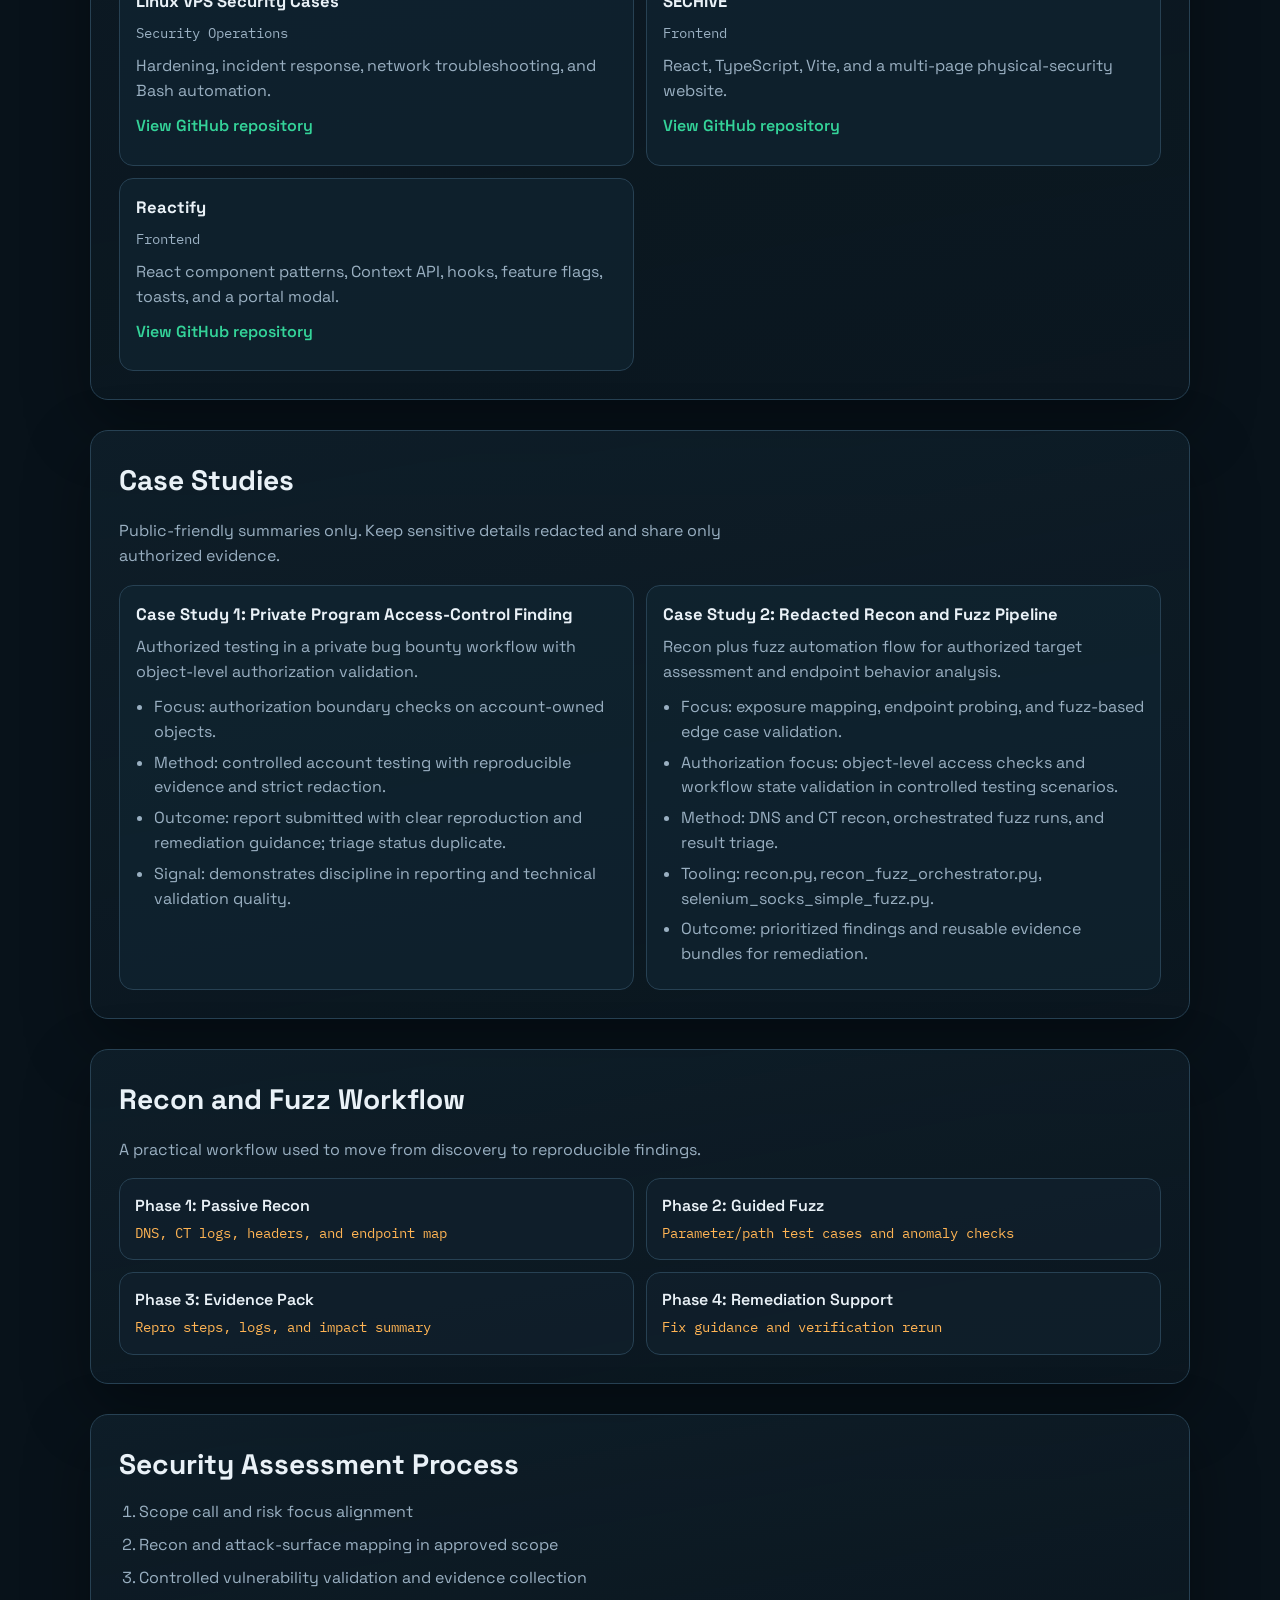
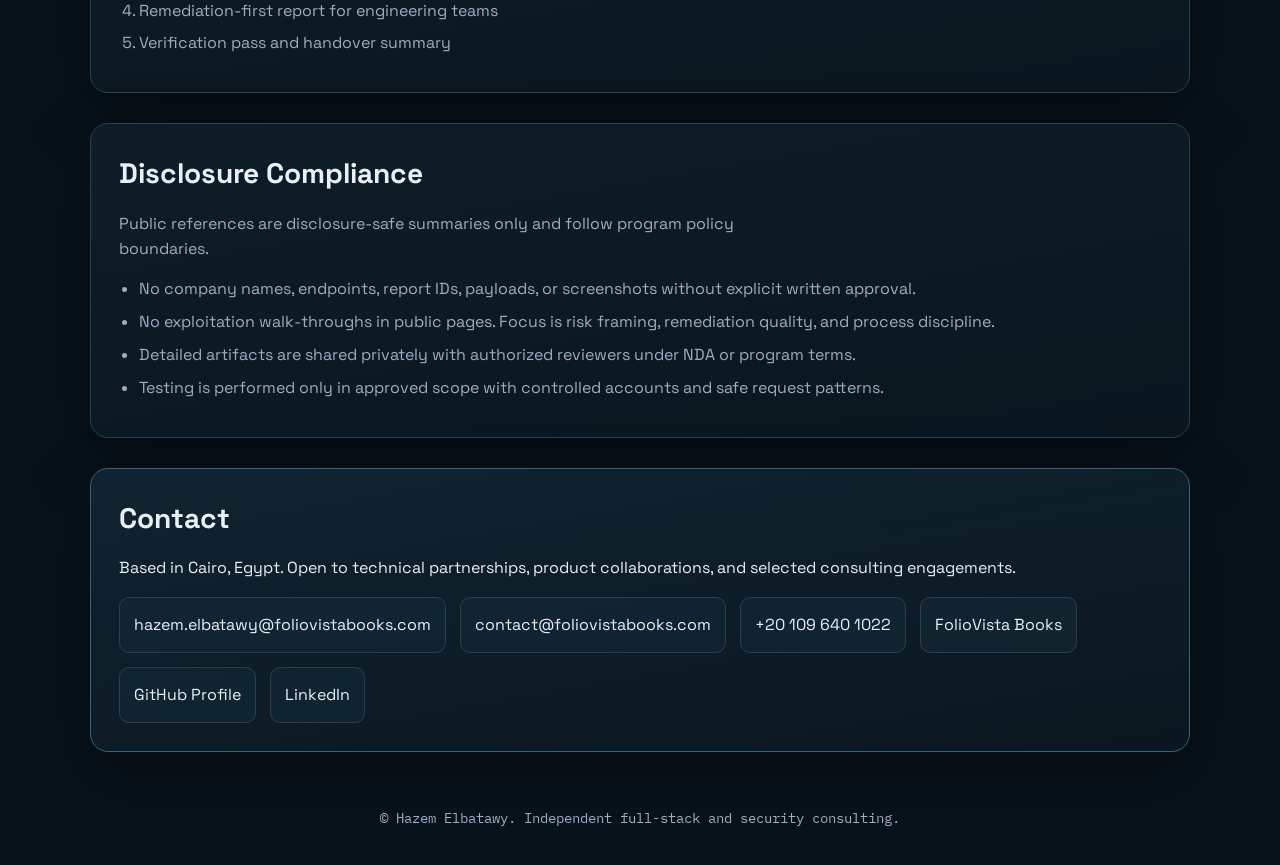
==== commit 44555545: "Align portfolio positioning and services" ====
--- a/github_pages_boilerplate/index.html
+++ b/github_pages_boilerplate/index.html
@@ -112,7 +112,7 @@
         <h2>Experience</h2>
         <div class="cards">
           <article class="card case-card">
-            <h3>Full-Stack Developer &amp; Deployment Engineer</h3>
+            <h3>Full-Stack, Backend API &amp; Integration Developer</h3>
             <p class="role-meta">Freelance &middot; Remote &middot; International clients &middot; 2023 - Present</p>
             <ul class="case-points">
               <li>
@@ -176,6 +176,14 @@
       <section id="services" class="section reveal" data-delay="120">
         <h2>Services</h2>
         <div class="cards">
+          <article class="card">
+            <h3>Backend API and Service Integration</h3>
+            <p>
+              Build, extend, and integrate secure backend APIs that connect
+              applications, third-party services, databases, and operational
+              workflows into reliable production systems.
+            </p>
+          </article>
           <article class="card">
             <h3>Secure MVP and Web System Builds</h3>
             <p>
@@ -215,7 +223,7 @@
             <p class="role-meta">Founder &middot; Digital Publishing &middot; Live Production Platform</p>
             <p>
               FolioVista Books demonstrates product ownership, technical
-              publishing, public deployment, security operations, and direct
+              publishing, public deployment, production operations, and direct
               customer communication.
             </p>
             <p class="project-link">
@@ -373,7 +381,7 @@
         </p>
         <div class="cards">
           <article class="card case-card">
-            <h3>Case Study 1: Private Program Access-Control Finding (Duplicate)</h3>
+            <h3>Case Study 1: Private Program Access-Control Finding</h3>
             <p>
               Authorized testing in a private bug bounty workflow with
               object-level authorization validation.
@@ -454,7 +462,7 @@
       </section>
 
       <section class="section reveal" data-delay="220">
-        <h2>Engagement Process</h2>
+        <h2>Security Assessment Process</h2>
         <ol class="process">
           <li>Scope call and risk focus alignment</li>
           <li>Recon and attack-surface mapping in approved scope</li>
@@ -493,9 +501,8 @@
       <section id="contact" class="section contact reveal" data-delay="250">
         <h2>Contact</h2>
         <p>
-          Based in Cairo, Egypt. Available for secure web builds, internal
-          tools, technical publishing platforms, and direct consultant
-          engagement.
+          Based in Cairo, Egypt. Open to technical partnerships, product
+          collaborations, and selected consulting engagements.
         </p>
         <div class="contact-grid">
           <a href="mailto:hazem.elbatawy@foliovistabooks.com">hazem.elbatawy@foliovistabooks.com</a>
@@ -507,6 +514,9 @@
           <a href="https://github.com/zoma00" target="_blank" rel="noreferrer"
             >GitHub Profile</a
           >
+          <a href="https://www.linkedin.com/in/hazem-el-batawy/" target="_blank" rel="noreferrer"
+            >LinkedIn</a
+          >
         </div>
       </section>
     </main>
